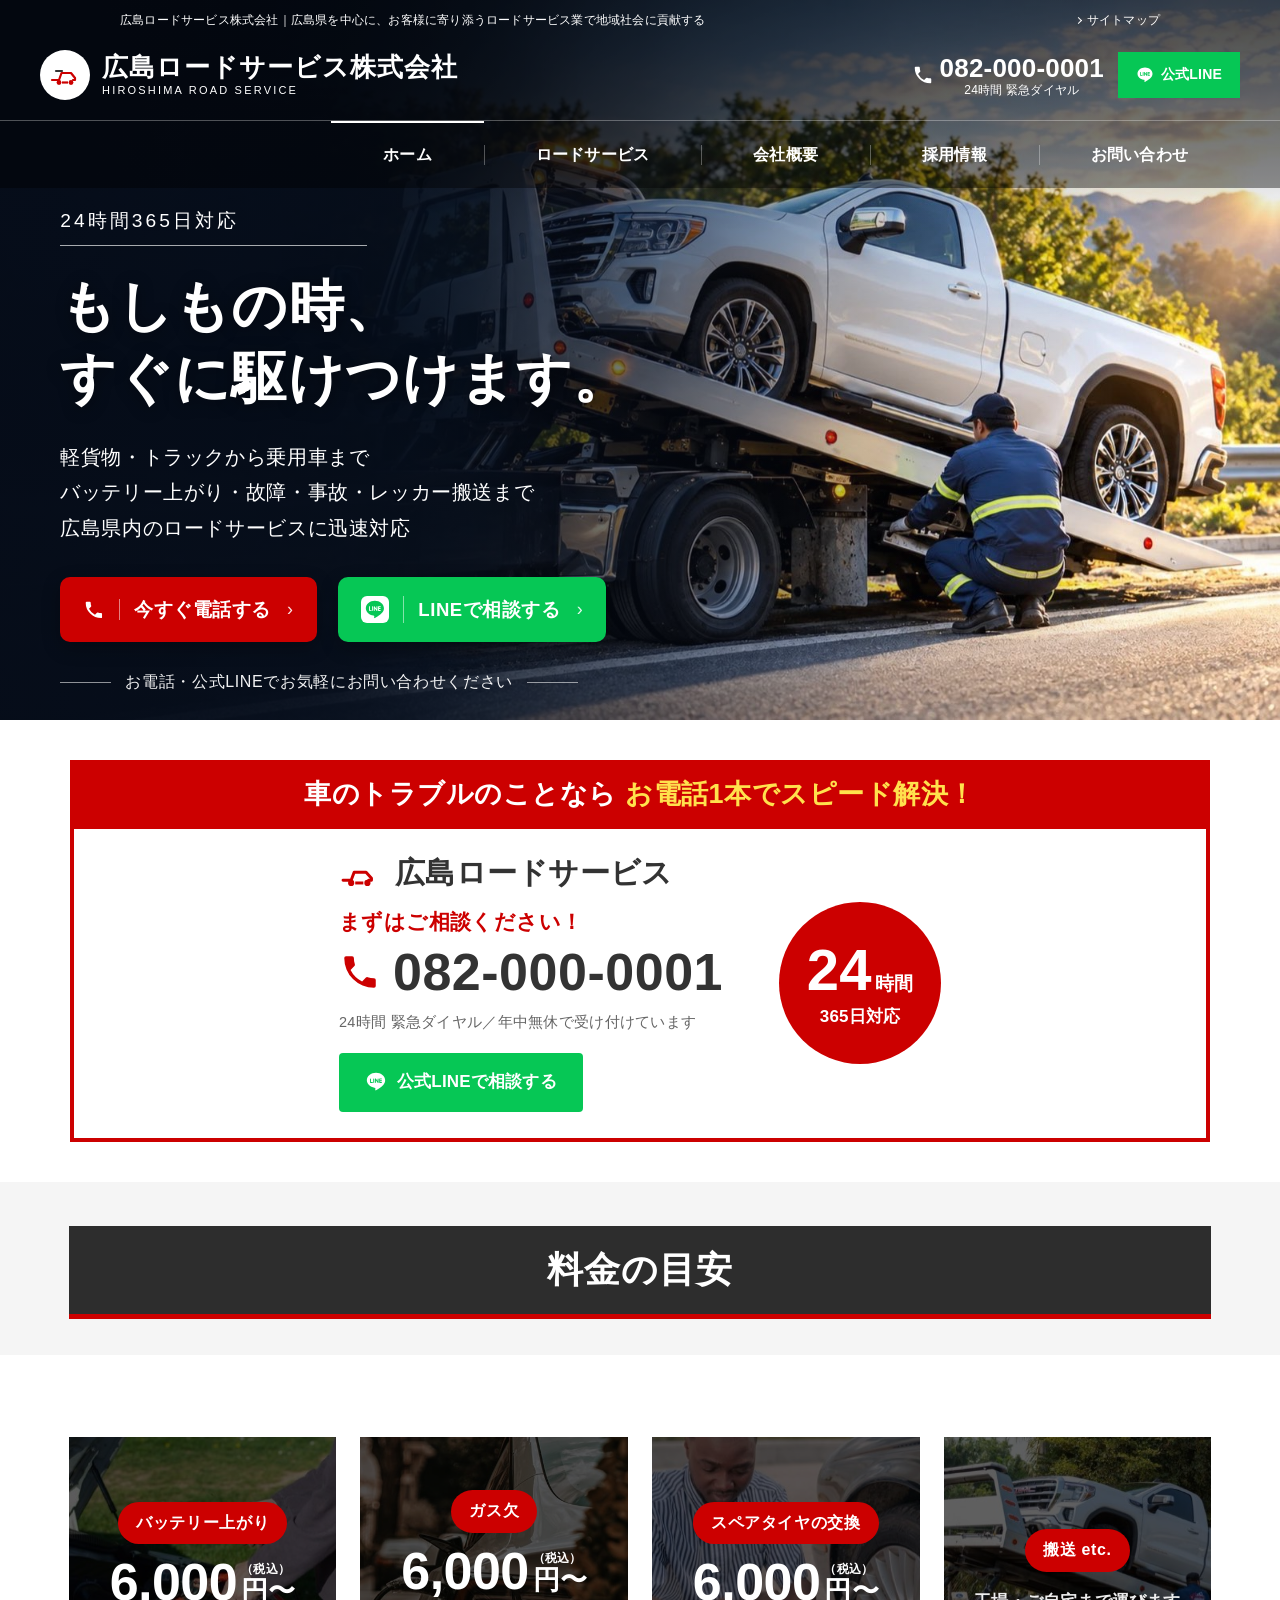
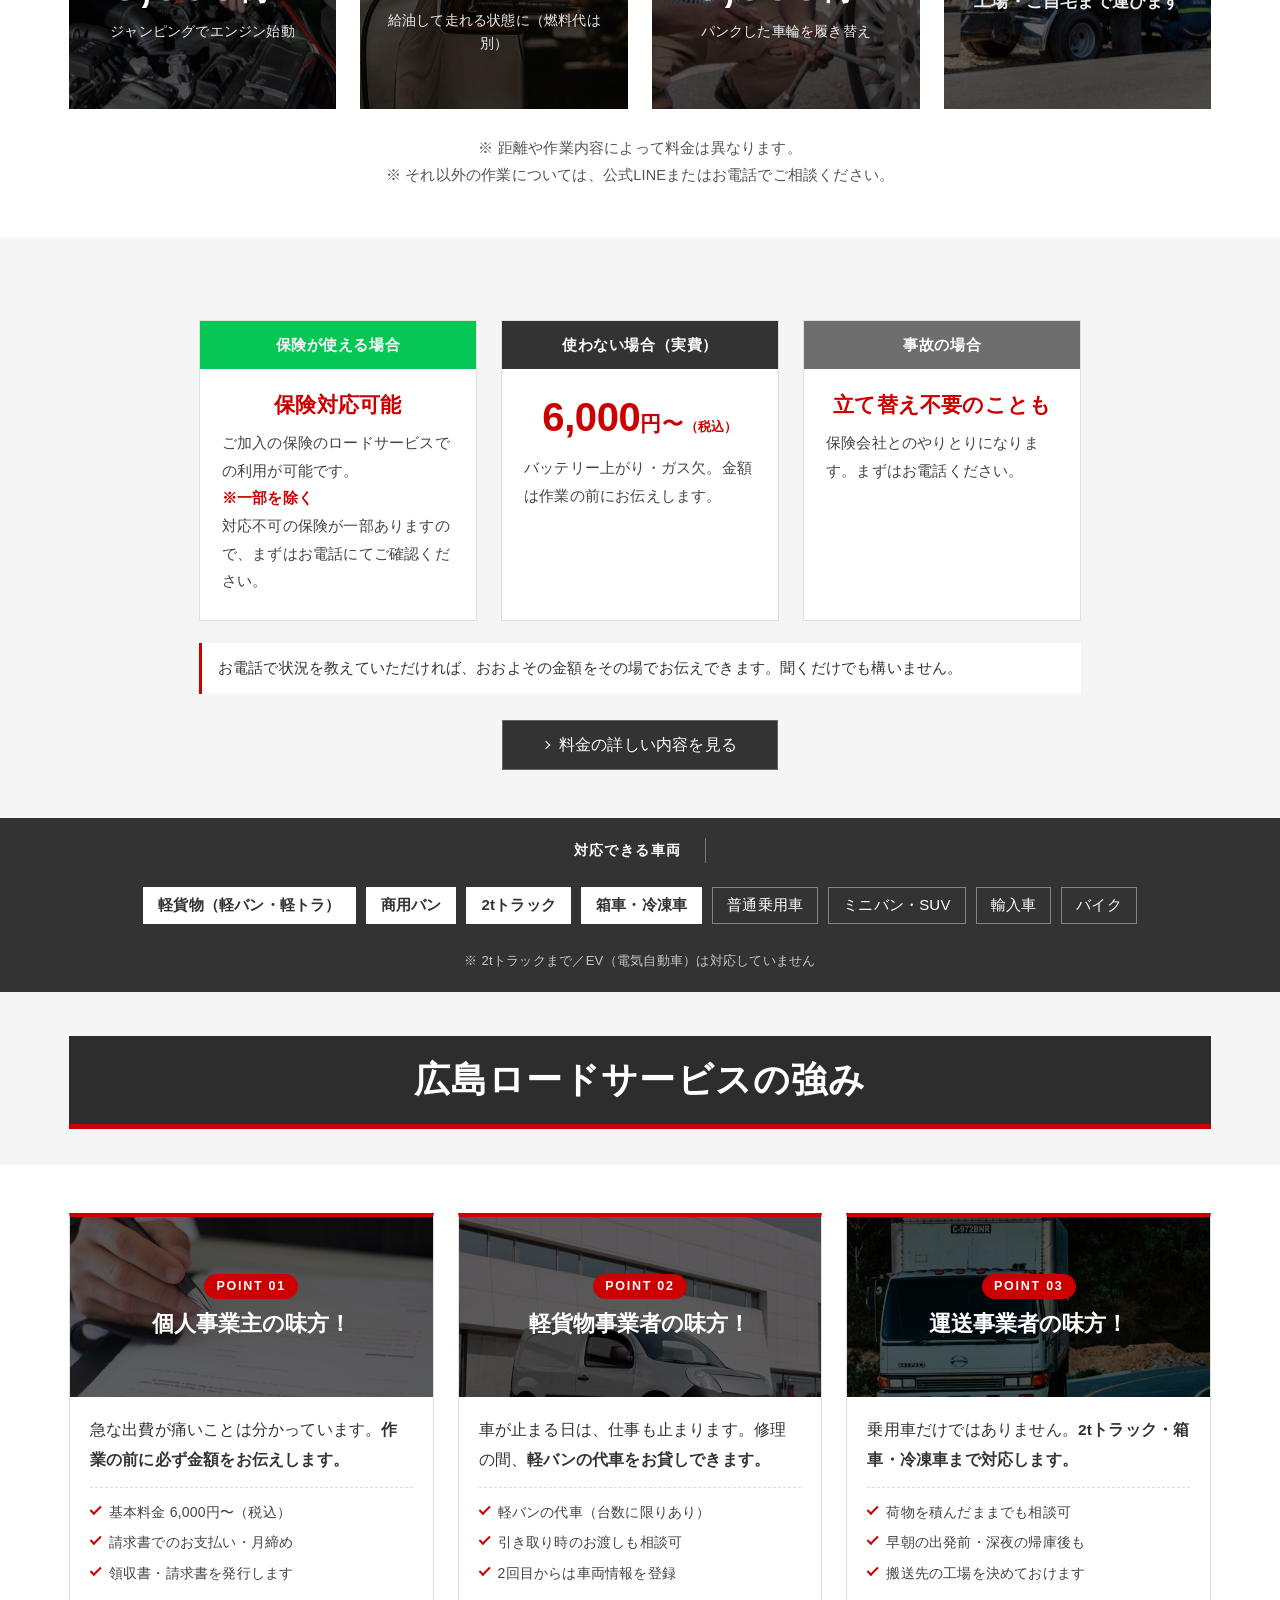
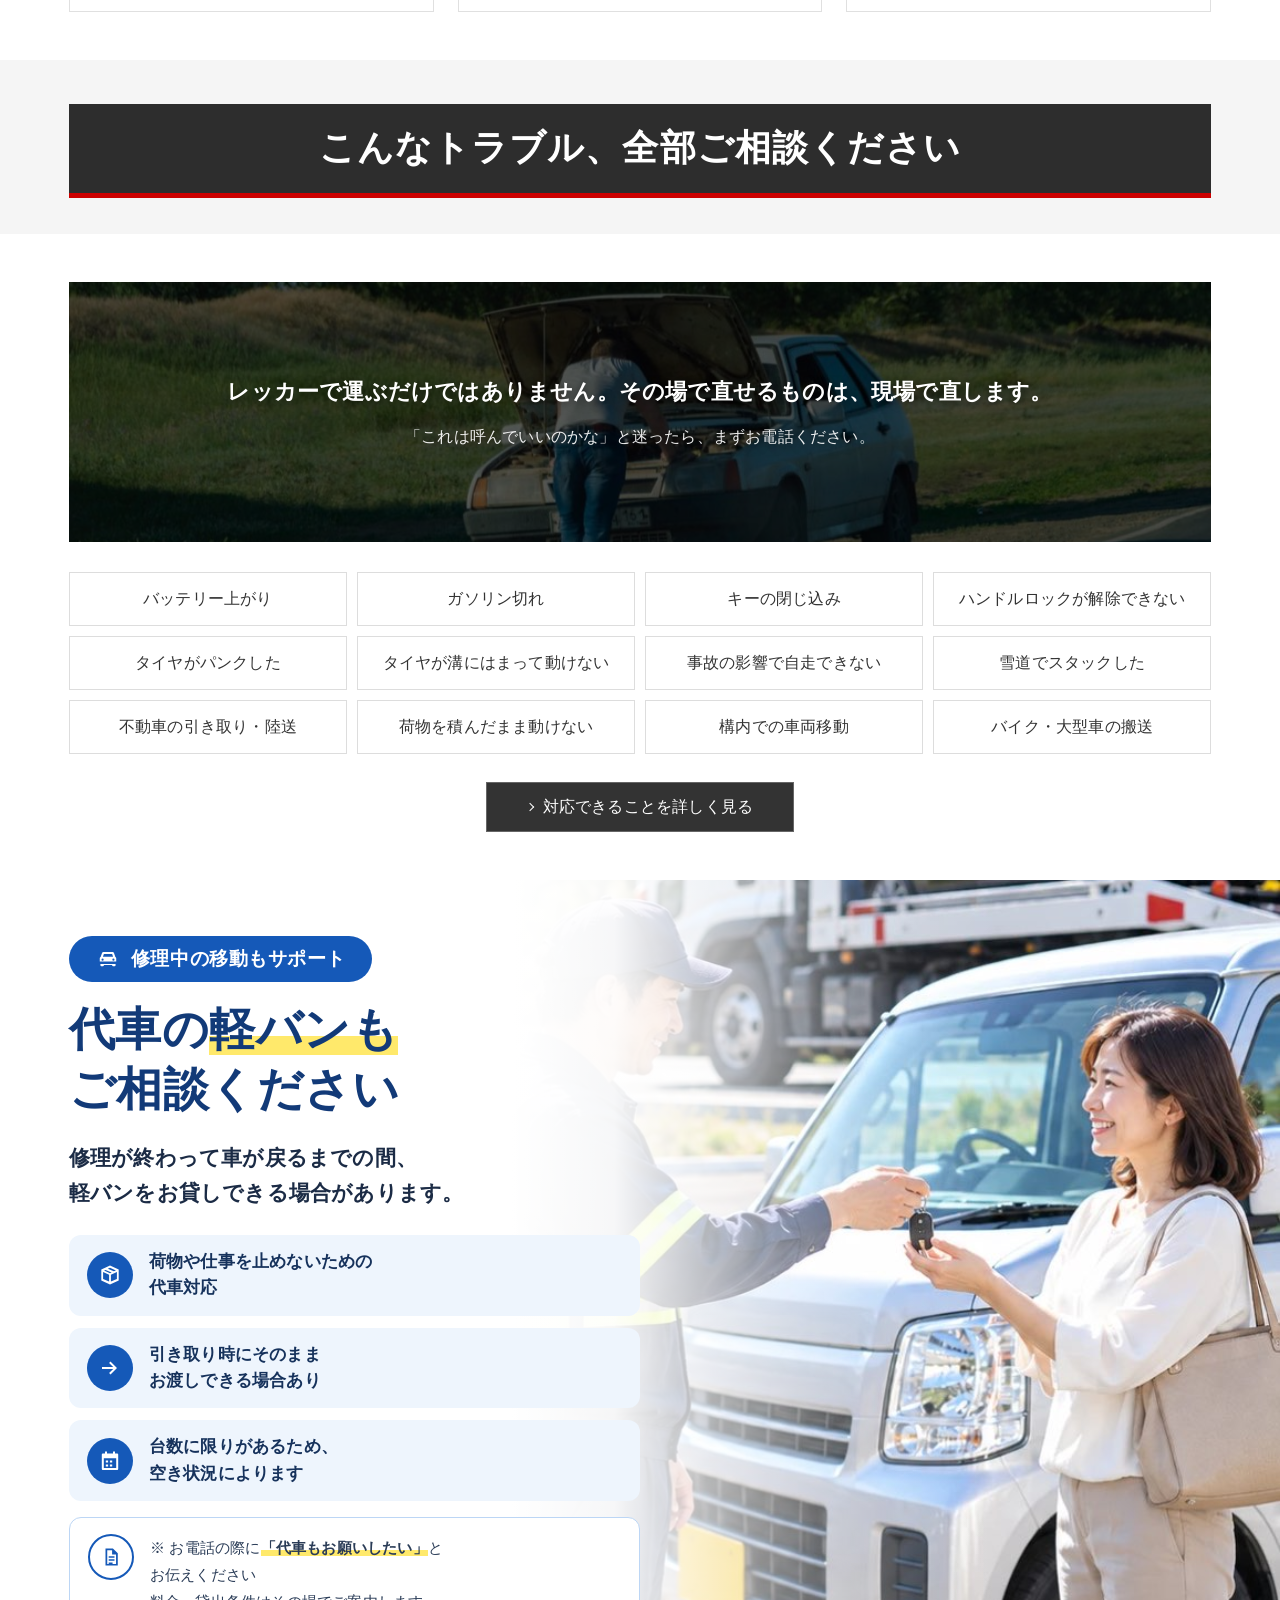
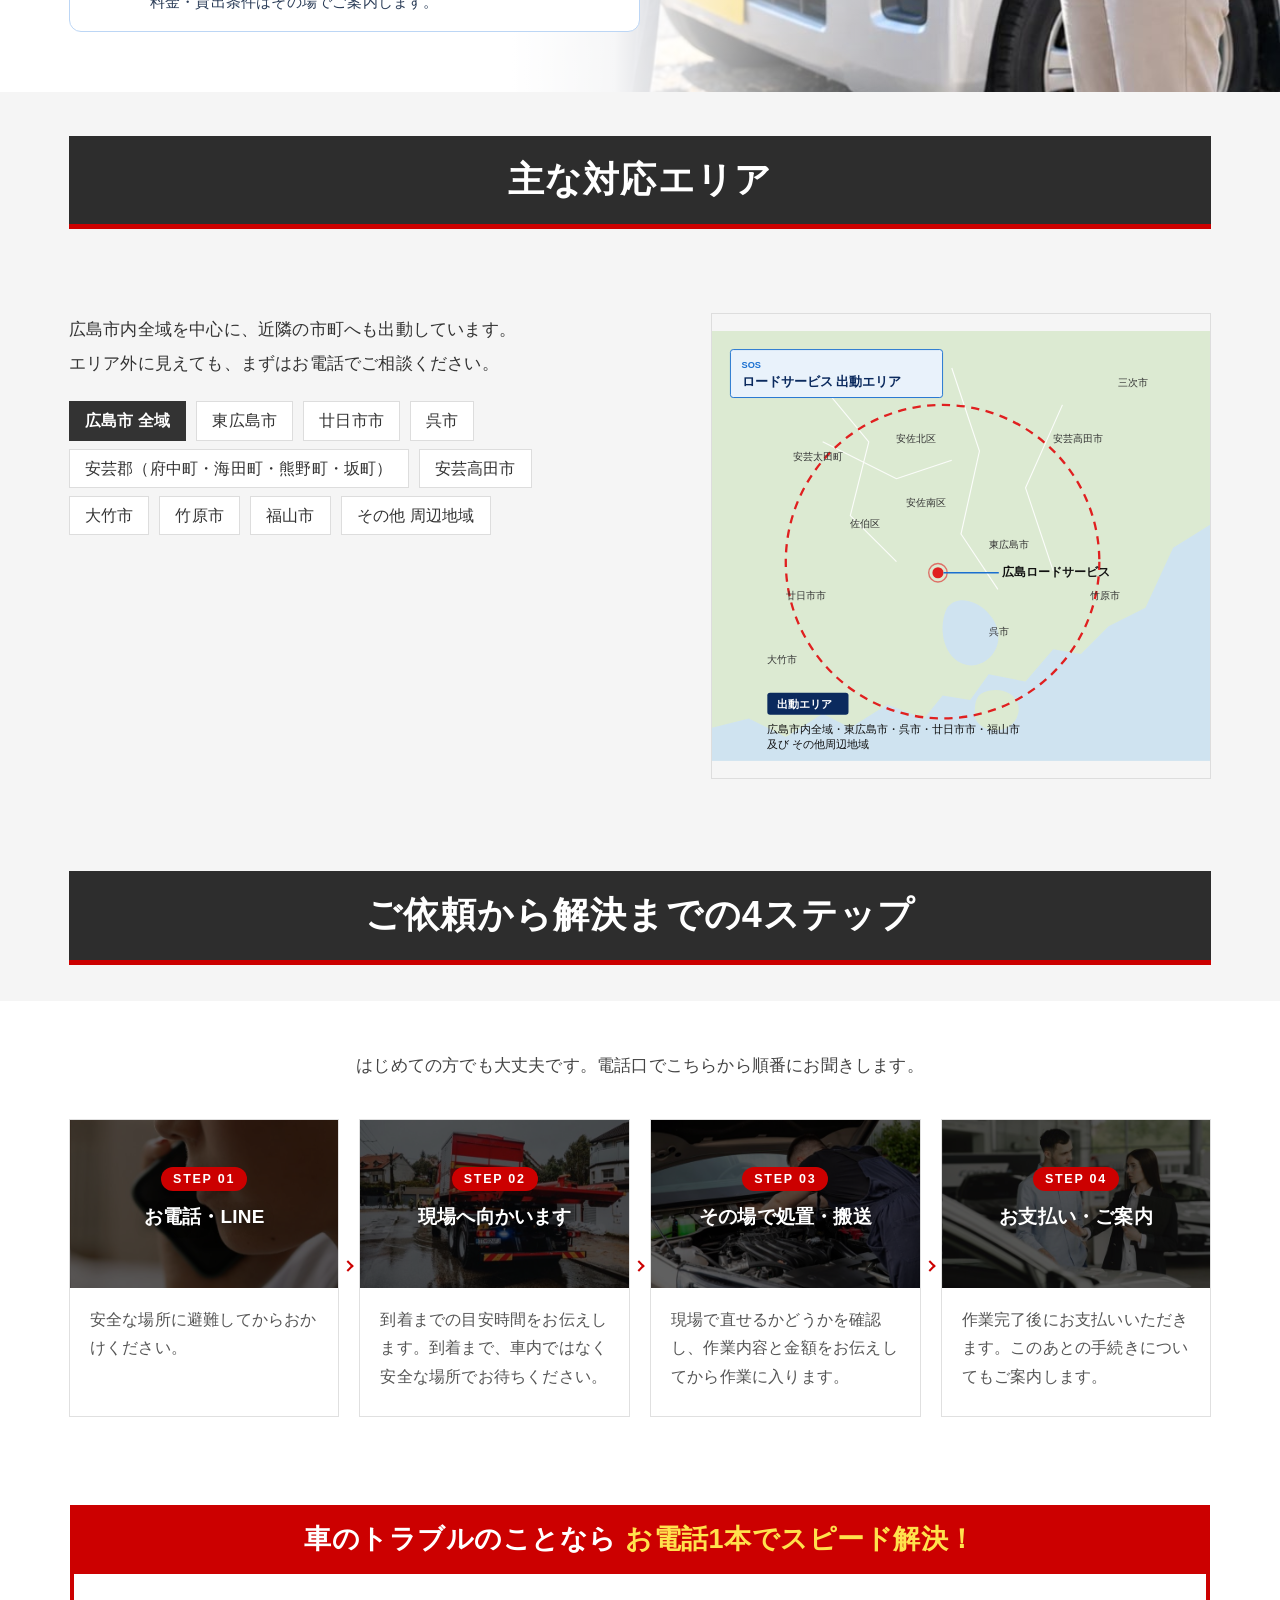
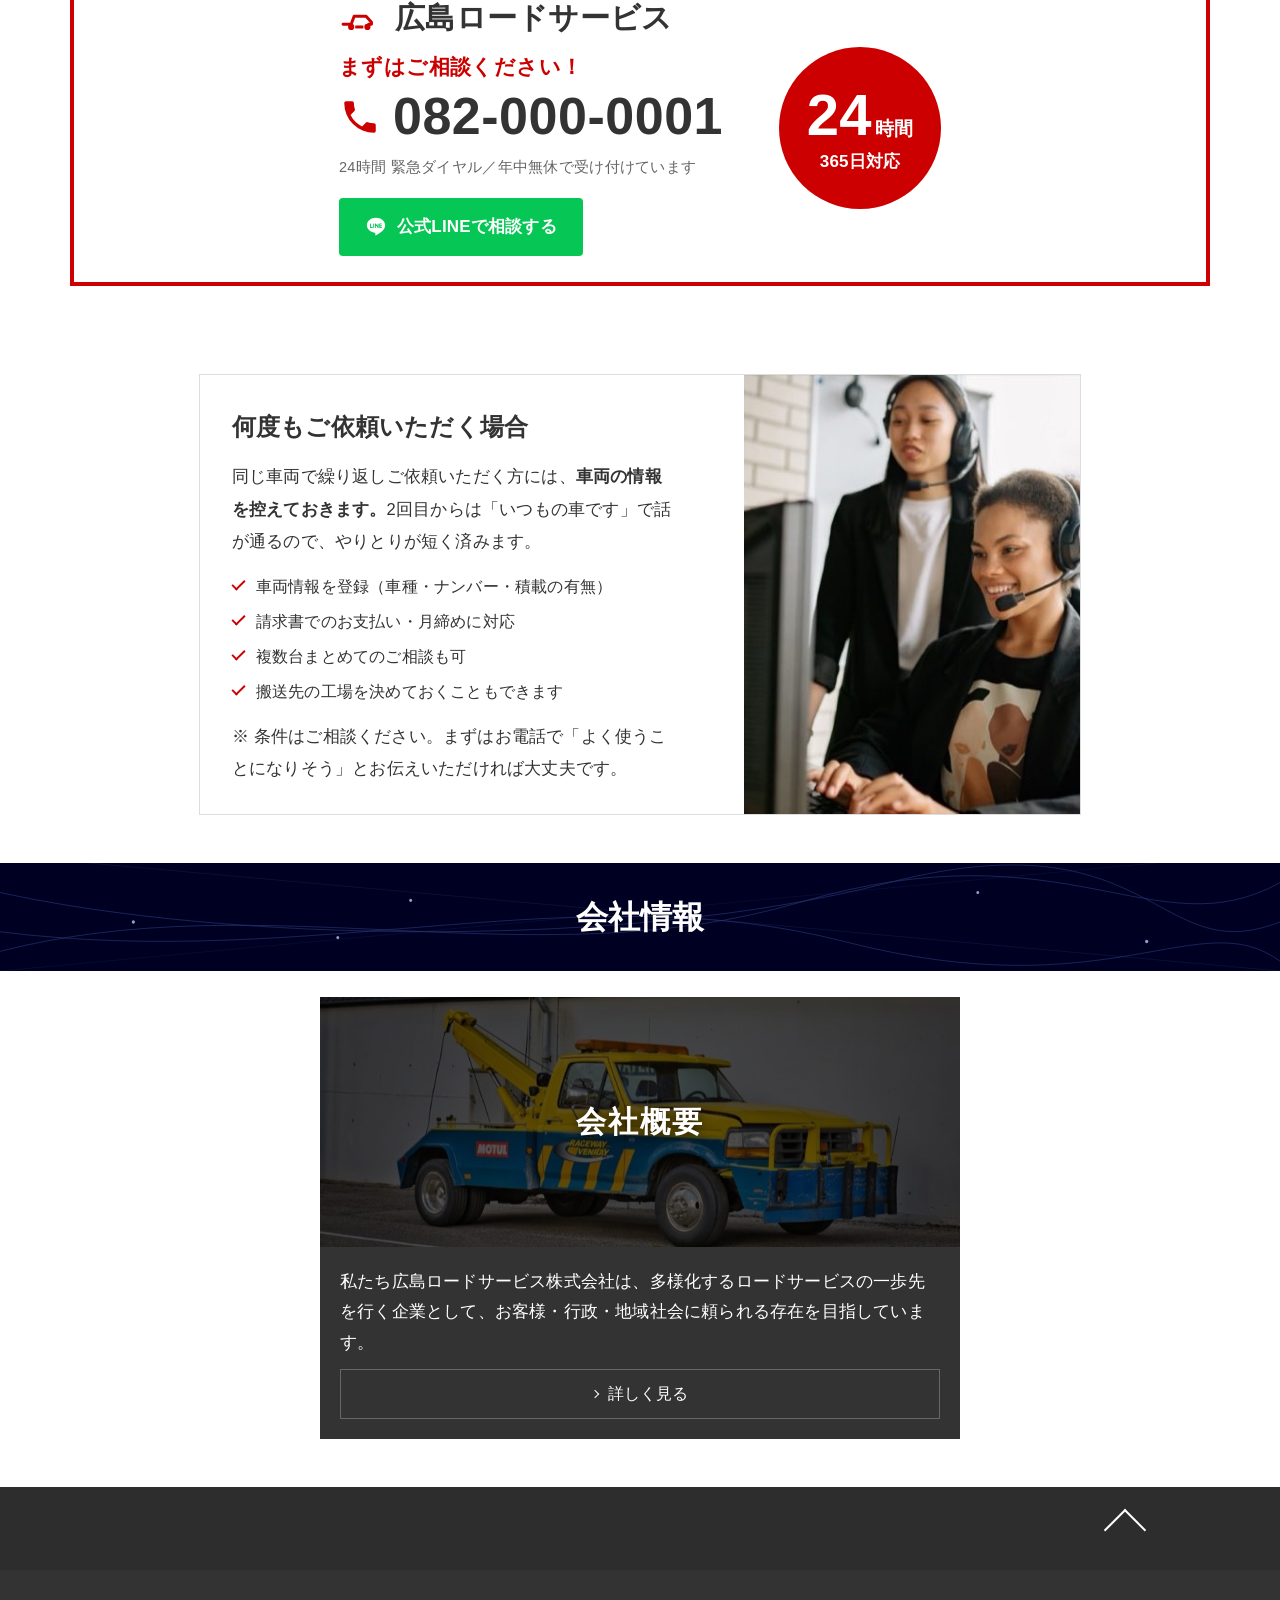
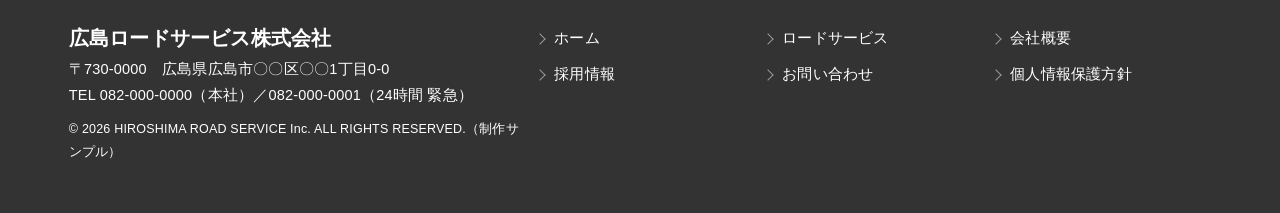
==== index.html @ ec8ec39b "搬送カードを「搬送 etc.」に・金額表示を削除 Co-Authored-By: Claude Opus 5 <noreply@anthropic.com>" ====
<!DOCTYPE html>
<html lang="ja">
<head>
<meta charset="UTF-8">
<meta name="viewport" content="width=device-width, initial-scale=1">
<meta name="format-detection" content="telephone=no">
<meta name="robots" content="noindex, nofollow">
<title>広島ロードサービス株式会社｜広島の事故・故障に24時間365日かけつけるレッカー（制作サンプル）</title>
<meta name="description" content="【制作サンプル】広島市全域を中心に、事故・故障・バッテリー上がり・脱輪などの路上トラブルへ24時間365日かけつけるロードサービス。電話または公式LINEでご依頼いただけます。">
<link rel="stylesheet" href="assets/css/common.css">
</head>
<body>
<header class="hd">
  <p class="hd__seo">広島ロードサービス株式会社｜広島県を中心に、お客様に寄り添うロードサービス業で地域社会に貢献する</p>
  <a class="hd__map" href="#">サイトマップ</a>
  <div class="hd__in">
    <a class="logo" href="index.html" aria-label="広島ロードサービス株式会社">
      <span class="logo__em"><svg viewBox="0 0 34 34" aria-hidden="true"><path d="M4 22h7l2.5-7H23l4 5v2h-2" fill="none" stroke="#cc0000" stroke-width="2.2" stroke-linecap="round" stroke-linejoin="round"/><circle cx="11" cy="24.5" r="2.4" fill="#cc0000"/><circle cx="23" cy="24.5" r="2.4" fill="#cc0000"/><path d="M14 24.5h6" stroke="#cc0000" stroke-width="2.2"/><path d="M8 13h6" stroke="#333333" stroke-width="2.2" stroke-linecap="round"/></svg></span>
      <span class="logo__tx">広島ロードサービス株式会社<small>HIROSHIMA ROAD SERVICE</small></span>
    </a>
    <div class="hd__r">
      <a class="tel" href="tel:0820000001"><svg viewBox="0 0 24 24" aria-hidden="true"><path d="M6.6 10.8a15.1 15.1 0 0 0 6.6 6.6l2.2-2.2a1 1 0 0 1 1-.25c1.1.37 2.3.57 3.6.57a1 1 0 0 1 1 1V20a1 1 0 0 1-1 1A17 17 0 0 1 3 4a1 1 0 0 1 1-1h3.5a1 1 0 0 1 1 1c0 1.25.2 2.45.57 3.57a1 1 0 0 1-.25 1L6.6 10.8z"/></svg><span>082-000-0001<i>24時間 緊急ダイヤル</i></span></a>
      <a class="hd__line" href="https://lin.ee/XLTq3l2" target="_blank" rel="noopener"><svg viewBox="0 0 24 24" aria-hidden="true"><path d="M12 2C6.5 2 2 5.7 2 10.2c0 4 3.6 7.4 8.4 8.1.3.07.8.2.9.5.1.25.07.65.03.9l-.14.85c-.04.25-.2 1 .87.54s5.8-3.4 7.9-5.8C21.3 13.7 22 12 22 10.2 22 5.7 17.5 2 12 2zM8 13.1H6a.5.5 0 0 1-.5-.5V8.6c0-.3.2-.5.5-.5s.5.2.5.5v3.4h1.5c.3 0 .5.2.5.5s-.2.6-.5.6zm2-.5c0 .3-.2.5-.5.5a.5.5 0 0 1-.5-.5V8.6c0-.3.2-.5.5-.5s.5.2.5.5v4zm4.8 0c0 .2-.15.4-.36.5a.6.6 0 0 1-.17.02.5.5 0 0 1-.42-.2l-2-2.76v2.45c0 .3-.24.5-.53.5a.5.5 0 0 1-.52-.5V8.6c0-.23.14-.43.36-.5a.5.5 0 0 1 .16-.03c.16 0 .32.1.42.2l2 2.77V8.6c0-.3.24-.5.53-.5s.53.2.53.5v4zm3.2-2.5c.3 0 .5.24.5.53s-.2.5-.5.5h-1.5v.94h1.5c.3 0 .5.23.5.52s-.2.52-.5.52h-2a.5.5 0 0 1-.5-.5V8.6c0-.3.2-.5.5-.5h2c.3 0 .5.2.5.5s-.2.5-.5.5h-1.5v.95h1.5z"/></svg>公式LINE</a>
      <a class="hd__btn" href="contact.html">お問い合わせ</a>
    </div>
    <div class="hd__sp">
      <a class="t" href="tel:0820000001" aria-label="24時間 緊急ダイヤルに電話"><svg viewBox="0 0 24 24" aria-hidden="true"><path d="M6.6 10.8a15.1 15.1 0 0 0 6.6 6.6l2.2-2.2a1 1 0 0 1 1-.25c1.1.37 2.3.57 3.6.57a1 1 0 0 1 1 1V20a1 1 0 0 1-1 1A17 17 0 0 1 3 4a1 1 0 0 1 1-1h3.5a1 1 0 0 1 1 1c0 1.25.2 2.45.57 3.57a1 1 0 0 1-.25 1L6.6 10.8z"/></svg></a>
      <a class="l" href="https://lin.ee/XLTq3l2" target="_blank" rel="noopener" aria-label="公式LINE"><svg viewBox="0 0 24 24" aria-hidden="true"><path d="M12 2C6.5 2 2 5.7 2 10.2c0 4 3.6 7.4 8.4 8.1.3.07.8.2.9.5.1.25.07.65.03.9l-.14.85c-.04.25-.2 1 .87.54s5.8-3.4 7.9-5.8C21.3 13.7 22 12 22 10.2 22 5.7 17.5 2 12 2zM8 13.1H6a.5.5 0 0 1-.5-.5V8.6c0-.3.2-.5.5-.5s.5.2.5.5v3.4h1.5c.3 0 .5.2.5.5s-.2.6-.5.6zm2-.5c0 .3-.2.5-.5.5a.5.5 0 0 1-.5-.5V8.6c0-.3.2-.5.5-.5s.5.2.5.5v4zm4.8 0c0 .2-.15.4-.36.5a.6.6 0 0 1-.17.02.5.5 0 0 1-.42-.2l-2-2.76v2.45c0 .3-.24.5-.53.5a.5.5 0 0 1-.52-.5V8.6c0-.23.14-.43.36-.5a.5.5 0 0 1 .16-.03c.16 0 .32.1.42.2l2 2.77V8.6c0-.3.24-.5.53-.5s.53.2.53.5v4zm3.2-2.5c.3 0 .5.24.5.53s-.2.5-.5.5h-1.5v.94h1.5c.3 0 .5.23.5.52s-.2.52-.5.52h-2a.5.5 0 0 1-.5-.5V8.6c0-.3.2-.5.5-.5h2c.3 0 .5.2.5.5s-.2.5-.5.5h-1.5v.95h1.5z"/></svg></a>
    </div>
    <button class="burger" type="button" aria-label="メニュー"><div><span></span></div></button>
  </div>
  <nav class="nav"><ul><li class="current"><a href="index.html"><span>ホーム</span></a></li><li class=""><a href="road-service.html"><span>ロードサービス</span></a></li><li class=""><a href="company.html"><span>会社概要</span></a></li><li class=""><a href="recruit.html"><span>採用情報</span></a></li><li class=""><a href="contact.html"><span>お問い合わせ</span></a></li></ul></nav>
</header>
<div class="mv" id="mv">
  <div class="mv__img" style="background-image:url(assets/img/fv_top.jpg)"></div>
  <div class="mv__shade"></div>
  <div class="mv__in">
    <p class="mv__eye">24時間365日対応</p>
    <h2 class="mv__h">もしもの時、<br>すぐに駆けつけます。</h2>
    <p class="mv__lead">軽貨物・トラックから乗用車まで<br>バッテリー上がり・故障・事故・レッカー搬送まで<br>広島県内のロードサービスに迅速対応</p>
    <div class="mv__btns">
      <a class="mvb mvb--tel" href="tel:0820000001"><span class="mvb__ic"><svg viewBox="0 0 24 24" aria-hidden="true"><path d="M6.6 10.8a15.1 15.1 0 0 0 6.6 6.6l2.2-2.2a1 1 0 0 1 1-.25c1.1.37 2.3.57 3.6.57a1 1 0 0 1 1 1V20a1 1 0 0 1-1 1A17 17 0 0 1 3 4a1 1 0 0 1 1-1h3.5a1 1 0 0 1 1 1c0 1.25.2 2.45.57 3.57a1 1 0 0 1-.25 1L6.6 10.8z"/></svg></span><span class="mvb__tx">今すぐ電話する</span><span class="mvb__ar">›</span></a>
      <a class="mvb mvb--line" href="https://lin.ee/XLTq3l2" target="_blank" rel="noopener"><span class="mvb__ic mvb__ic--line"><svg viewBox="0 0 24 24" aria-hidden="true"><path d="M12 2C6.5 2 2 5.7 2 10.2c0 4 3.6 7.4 8.4 8.1.3.07.8.2.9.5.1.25.07.65.03.9l-.14.85c-.04.25-.2 1 .87.54s5.8-3.4 7.9-5.8C21.3 13.7 22 12 22 10.2 22 5.7 17.5 2 12 2zM8 13.1H6a.5.5 0 0 1-.5-.5V8.6c0-.3.2-.5.5-.5s.5.2.5.5v3.4h1.5c.3 0 .5.2.5.5s-.2.6-.5.6zm2-.5c0 .3-.2.5-.5.5a.5.5 0 0 1-.5-.5V8.6c0-.3.2-.5.5-.5s.5.2.5.5v4zm4.8 0c0 .2-.15.4-.36.5a.6.6 0 0 1-.17.02.5.5 0 0 1-.42-.2l-2-2.76v2.45c0 .3-.24.5-.53.5a.5.5 0 0 1-.52-.5V8.6c0-.23.14-.43.36-.5a.5.5 0 0 1 .16-.03c.16 0 .32.1.42.2l2 2.77V8.6c0-.3.24-.5.53-.5s.53.2.53.5v4zm3.2-2.5c.3 0 .5.24.5.53s-.2.5-.5.5h-1.5v.94h1.5c.3 0 .5.23.5.52s-.2.52-.5.52h-2a.5.5 0 0 1-.5-.5V8.6c0-.3.2-.5.5-.5h2c.3 0 .5.2.5.5s-.2.5-.5.5h-1.5v.95h1.5z"/></svg></span><span class="mvb__tx">LINEで相談する</span><span class="mvb__ar">›</span></a>
    </div>
    <p class="mv__note"><span>お電話・公式LINEでお気軽にお問い合わせください</span></p>
  </div>
</div>
<section class="cta">
  <div class="cta__wrap">
    <p class="cta__head">車のトラブルのことなら <em>お電話1本でスピード解決！</em></p>
    <div class="cta__body">
      <div class="cta__main">
        <p class="cta__co"><span class="cta__mark"><svg viewBox="0 0 34 24" aria-hidden="true"><path d="M3 17h6l2.2-6H20l4 4.5V17h-2" fill="none" stroke="currentColor" stroke-width="2.2" stroke-linecap="round" stroke-linejoin="round"/><circle cx="9" cy="19" r="2.3" fill="currentColor"/><circle cx="21" cy="19" r="2.3" fill="currentColor"/><path d="M12 19h6" stroke="currentColor" stroke-width="2.2"/></svg></span>広島ロードサービス</p>
        <p class="cta__lead">まずはご相談ください！</p>
        <a class="cta__tel" href="tel:0820000001"><svg viewBox="0 0 24 24" aria-hidden="true"><path d="M6.6 10.8a15.1 15.1 0 0 0 6.6 6.6l2.2-2.2a1 1 0 0 1 1-.25c1.1.37 2.3.57 3.6.57a1 1 0 0 1 1 1V20a1 1 0 0 1-1 1A17 17 0 0 1 3 4a1 1 0 0 1 1-1h3.5a1 1 0 0 1 1 1c0 1.25.2 2.45.57 3.57a1 1 0 0 1-.25 1L6.6 10.8z"/></svg><span>082-000-0001</span></a>
        <p class="cta__note">24時間 緊急ダイヤル／年中無休で受け付けています</p>
        <a class="cta__line" href="https://lin.ee/XLTq3l2" target="_blank" rel="noopener"><svg viewBox="0 0 24 24" aria-hidden="true"><path d="M12 2C6.5 2 2 5.7 2 10.2c0 4 3.6 7.4 8.4 8.1.3.07.8.2.9.5.1.25.07.65.03.9l-.14.85c-.04.25-.2 1 .87.54s5.8-3.4 7.9-5.8C21.3 13.7 22 12 22 10.2 22 5.7 17.5 2 12 2zM8 13.1H6a.5.5 0 0 1-.5-.5V8.6c0-.3.2-.5.5-.5s.5.2.5.5v3.4h1.5c.3 0 .5.2.5.5s-.2.6-.5.6zm2-.5c0 .3-.2.5-.5.5a.5.5 0 0 1-.5-.5V8.6c0-.3.2-.5.5-.5s.5.2.5.5v4zm4.8 0c0 .2-.15.4-.36.5a.6.6 0 0 1-.17.02.5.5 0 0 1-.42-.2l-2-2.76v2.45c0 .3-.24.5-.53.5a.5.5 0 0 1-.52-.5V8.6c0-.23.14-.43.36-.5a.5.5 0 0 1 .16-.03c.16 0 .32.1.42.2l2 2.77V8.6c0-.3.24-.5.53-.5s.53.2.53.5v4zm3.2-2.5c.3 0 .5.24.5.53s-.2.5-.5.5h-1.5v.94h1.5c.3 0 .5.23.5.52s-.2.52-.5.52h-2a.5.5 0 0 1-.5-.5V8.6c0-.3.2-.5.5-.5h2c.3 0 .5.2.5.5s-.2.5-.5.5h-1.5v.95h1.5z"/></svg>公式LINEで相談する</a>
      </div>
      <p class="cta__badge"><b>24</b><span>時間</span><i>365日対応</i></p>
    </div>
  </div>
</section>
<main id="main"><section class="ttl"><div class="wrap"><div class="ttl__box"><span>料金の目安</span></div></div></section>
<section class="sec sec--w">
  <div class="wrap">
    <ul class="pcards">
      <li class="pcard">
        <div class="pcard__bg ph" style="background-image:url(assets/img/t_battery.jpg)"></div>
        <div class="pcard__in">
          <span class="pcard__pill">バッテリー上がり</span>
          <p class="pcard__price"><b>6,000</b><i>円〜<small>（税込）</small></i></p>
          <p class="pcard__cap">ジャンピングでエンジン始動</p>
        </div>
      </li>
      <li class="pcard">
        <div class="pcard__bg ph" style="background-image:url(assets/img/t_fuel.jpg)"></div>
        <div class="pcard__in">
          <span class="pcard__pill">ガス欠</span>
          <p class="pcard__price"><b>6,000</b><i>円〜<small>（税込）</small></i></p>
          <p class="pcard__cap">給油して走れる状態に（燃料代は別）</p>
        </div>
      </li>
      <li class="pcard">
        <div class="pcard__bg ph" style="background-image:url(assets/img/t_tire.jpg)"></div>
        <div class="pcard__in">
          <span class="pcard__pill">スペアタイヤの交換</span>
          <p class="pcard__price"><b>6,000</b><i>円〜<small>（税込）</small></i></p>
          <p class="pcard__cap">パンクした車輪を履き替え</p>
        </div>
      </li>
      <li class="pcard">
        <div class="pcard__bg ph" style="background-image:url(assets/img/t_tow.jpg)"></div>
        <div class="pcard__in">
          <span class="pcard__pill">搬送 etc.</span>
          <p class="pcard__cap pcard__cap--only">工場・ご自宅まで運びます</p>
        </div>
      </li>
    </ul>
    <p class="pcards__note">※ 距離や作業内容によって料金は異なります。<br>
    ※ それ以外の作業については、公式LINEまたはお電話でご相談ください。</p>
  </div>
</section>

<section class="sec pt0">
  <div class="wrap" style="max-width:940px">
    <ul class="fee3">
      <li class="fee3__i fee3__i--a">
        <p class="fee3__tag">保険が使える場合</p>
        <div class="fee3__bd">
          <p class="fee3__hd">保険対応可能</p>
          <p class="fee3__tx">ご加入の保険のロードサービスでの利用が可能です。<br>
          <span class="fee3__ex">※一部を除く</span><br>
          対応不可の保険が一部ありますので、まずはお電話にてご確認ください。</p>
        </div>
      </li>
      <li class="fee3__i fee3__i--b">
        <p class="fee3__tag">使わない場合（実費）</p>
        <div class="fee3__bd">
          <p class="fee3__hd"><b>6,000</b>円〜<small>（税込）</small></p>
          <p class="fee3__tx">バッテリー上がり・ガス欠。金額は作業の前にお伝えします。</p>
        </div>
      </li>
      <li class="fee3__i fee3__i--c">
        <p class="fee3__tag">事故の場合</p>
        <div class="fee3__bd">
          <p class="fee3__hd">立て替え不要のことも</p>
          <p class="fee3__tx">保険会社とのやりとりになります。まずはお電話ください。</p>
        </div>
      </li>
    </ul>
    <p class="fee3__note">お電話で状況を教えていただければ、おおよその金額をその場でお伝えできます。聞くだけでも構いません。</p>
    <p class="c" style="margin-top:26px"><a class="btn01" href="road-service.html#price">料金の詳しい内容を見る</a></p>
  </div>
</section>
<section class="cars">
  <div class="wrap cars__in">
    <p class="cars__lb">対応できる車両</p>
    <ul class="cars__list">
      <li>軽貨物（軽バン・軽トラ）</li><li>商用バン</li><li>2tトラック</li><li>箱車・冷凍車</li>
      <li>普通乗用車</li><li>ミニバン・SUV</li><li>輸入車</li><li>バイク</li>
    </ul>
    <p class="cars__note">※ 2tトラックまで／EV（電気自動車）は対応していません</p>
  </div>
</section><section class="ttl"><div class="wrap"><div class="ttl__box"><span>広島ロードサービスの強み</span></div></div></section>
<section class="sec sec--w">
  <div class="wrap">
    <ul class="pts">
      <li class="pt">
        <div class="pt__ph ph" style="background-image:url(assets/img/pt1.jpg)">
          <div class="pt__hd"><span class="pt__no">POINT 01</span><h3 class="pt__ti">個人事業主の<em>味方！</em></h3></div>
        </div>
        <div class="pt__bd">
          <p class="pt__tx">急な出費が痛いことは分かっています。<strong>作業の前に必ず金額をお伝えします。</strong></p>
          <ul class="pt__list">
            <li>基本料金 6,000円〜（税込）</li>
            <li>請求書でのお支払い・月締め</li>
            <li>領収書・請求書を発行します</li>
          </ul>
        </div>
      </li>
      <li class="pt">
        <div class="pt__ph ph" style="background-image:url(assets/img/pt2.jpg)">
          <div class="pt__hd"><span class="pt__no">POINT 02</span><h3 class="pt__ti">軽貨物事業者の<em>味方！</em></h3></div>
        </div>
        <div class="pt__bd">
          <p class="pt__tx">車が止まる日は、仕事も止まります。修理の間、<strong>軽バンの代車をお貸しできます。</strong></p>
          <ul class="pt__list">
            <li>軽バンの代車（台数に限りあり）</li>
            <li>引き取り時のお渡しも相談可</li>
            <li>2回目からは車両情報を登録</li>
          </ul>
        </div>
      </li>
      <li class="pt">
        <div class="pt__ph ph" style="background-image:url(assets/img/pt3.jpg)">
          <div class="pt__hd"><span class="pt__no">POINT 03</span><h3 class="pt__ti">運送事業者の<em>味方！</em></h3></div>
        </div>
        <div class="pt__bd">
          <p class="pt__tx">乗用車だけではありません。<strong>2tトラック・箱車・冷凍車まで対応します。</strong></p>
          <ul class="pt__list">
            <li>荷物を積んだままでも相談可</li>
            <li>早朝の出発前・深夜の帰庫後も</li>
            <li>搬送先の工場を決めておけます</li>
          </ul>
        </div>
      </li>
          </ul>
        </div>
      </li>
    </ul>
  </div>
</section><section class="ttl"><div class="wrap"><div class="ttl__box"><span>こんなトラブル、全部ご相談ください</span></div></div></section>
<section class="sec sec--w pt0">
  <div class="wrap">
    <div class="trb__ph ph" style="background-image:url(assets/img/trouble_w.jpg)">
      <div class="trb__tx">
        <p>レッカーで運ぶだけではありません。<br class="sp-br">その場で直せるものは、現場で直します。</p>
        <p class="trb__sub">「これは呼んでいいのかな」と迷ったら、まずお電話ください。</p>
      </div>
    </div>
    <ul class="tlist tlist--grid">
      <li>バッテリー上がり</li><li>ガソリン切れ</li><li>キーの閉じ込み</li>
      <li>ハンドルロックが解除できない</li><li>タイヤがパンクした</li><li>タイヤが溝にはまって動けない</li>
      <li>事故の影響で自走できない</li><li>雪道でスタックした</li><li>不動車の引き取り・陸送</li>
      <li>荷物を積んだまま動けない</li><li>構内での車両移動</li><li>バイク・大型車の搬送</li>
    </ul>
    <p class="c" style="margin-top:28px"><a class="btn01" href="road-service.html">対応できることを詳しく見る</a></p>
  </div>
</section>
<section class="lendsec">
  <div class="lendsec__bg ph" style="background-image:url(assets/img/lend_photo.jpg)"></div>
  <div class="lendsec__fade"></div>
  <div class="wrap lendsec__in">
    <div class="lend2__tx">
      <p class="lend2__pill"><svg viewBox="0 0 24 24" aria-hidden="true"><path d="M5 16.5h14v1.2a1 1 0 0 1-1 1h-1.2a1 1 0 0 1-1-1v-.2H8.2v.2a1 1 0 0 1-1 1H6a1 1 0 0 1-1-1v-1.2zM6.4 6.6A1.6 1.6 0 0 1 7.9 5.5h8.2c.7 0 1.3.45 1.5 1.1l1.2 3.5c.5.2.8.7.8 1.25v3.05H4.4v-3.05c0-.55.3-1.05.8-1.25l1.2-3.5zM7.3 9.9h9.4l-.9-2.6H8.2l-.9 2.6zM7 13.6a1 1 0 1 0 0-2 1 1 0 0 0 0 2zm10 0a1 1 0 1 0 0-2 1 1 0 0 0 0 2z"/></svg>修理中の移動もサポート</p>
      <h3 class="lend2__h">代車の<em>軽バンも</em><br>ご相談ください</h3>
      <p class="lend2__lead">修理が終わって車が戻るまでの間、<br>軽バンをお貸しできる場合があります。</p>
      <ul class="lend2__list">
        <li><span class="lend2__ic"><svg viewBox="0 0 24 24" aria-hidden="true"><path d="M12 2.6 3.3 6.4v11.2L12 21.4l8.7-3.8V6.4L12 2.6zm0 2.2 6 2.6-2.2.95-6-2.6L12 4.8zM7.6 6.9l6 2.6-1.6.7-6-2.6 1.6-.7zM5.1 9.1l6 2.6v6.8l-6-2.6V9.1zm7.8 9.4v-6.8l6-2.6v6.8l-6 2.6z"/></svg></span><p>荷物や仕事を止めないための<br>代車対応</p></li>
        <li><span class="lend2__ic"><svg viewBox="0 0 24 24" aria-hidden="true"><path d="M4 11h11.2l-4.1-4.1 1.4-1.4 6.5 6.5-6.5 6.5-1.4-1.4 4.1-4.1H4v-2z"/></svg></span><p>引き取り時にそのまま<br>お渡しできる場合あり</p></li>
        <li><span class="lend2__ic"><svg viewBox="0 0 24 24" aria-hidden="true"><path d="M7 2.5h2v2h6v-2h2v2h2.2a1 1 0 0 1 1 1V20a1 1 0 0 1-1 1H4.8a1 1 0 0 1-1-1V5.5a1 1 0 0 1 1-1H7v-2zM5.8 9.3V19h12.4V9.3H5.8zm2 2.1h2.3v2.2H7.8v-2.2zm4.1 0h2.3v2.2h-2.3v-2.2zm-4.1 4h2.3v2.2H7.8v-2.2zm4.1 0h2.3v2.2h-2.3v-2.2z"/></svg></span><p>台数に限りがあるため、<br>空き状況によります</p></li>
      </ul>
      <div class="lend2__note">
        <span class="lend2__ic lend2__ic--o"><svg viewBox="0 0 24 24" aria-hidden="true"><path d="M6 2.6h8.1L19.4 8v13.4H6V2.6zm1.9 1.9v15h9.6V9.4h-4.3V4.5H7.9zm1.6 6.6h6.3v1.7H9.5v-1.7zm0 3.4h6.3v1.7H9.5v-1.7zm0 3.4h4.2v1.7H9.5v-1.7z"/></svg></span>
        <p>※ お電話の際に<em>「代車もお願いしたい」</em>と<br class="pc-br">お伝えください<br>料金・貸出条件はその場でご案内します。</p>
      </div>
    </div>
  </div>
</section><section class="ttl"><div class="wrap"><div class="ttl__box"><span>主な対応エリア</span></div></div></section>
<section class="sec">
  <div class="wrap area">
    <div class="area__tx">
      <p>広島市内全域を中心に、近隣の市町へも出動しています。<br>エリア外に見えても、まずはお電話でご相談ください。</p>
      <ul class="area__list">
        <li class="main">広島市 全域</li><li>東広島市</li><li>廿日市市</li><li>呉市</li>
        <li>安芸郡（府中町・海田町・熊野町・坂町）</li><li>安芸高田市</li><li>大竹市</li><li>竹原市</li><li>福山市</li><li>その他 周辺地域</li>
      </ul>
    </div>
    <div class="area__map"><img src="assets/img/map.svg" alt="ロードサービス出動エリアの地図" width="540" height="466"></div>
  </div>
</section><section class="ttl"><div class="wrap"><div class="ttl__box"><span>ご依頼から解決までの4ステップ</span></div></div></section>
<section class="sec sec--w">
  <div class="wrap">
    <p class="lead-c">はじめての方でも大丈夫です。電話口でこちらから順番にお聞きします。</p>
    <ul class="flow">
      <li><div class="flow__ph ph" style="background-image:url(assets/img/st1.jpg)"><div class="flow__hd"><span class="flow__no">STEP 01</span><h3>お電話・LINE</h3></div></div><p>安全な場所に避難してからおかけください。</p></li>
      <li><div class="flow__ph ph" style="background-image:url(assets/img/st2.jpg)"><div class="flow__hd"><span class="flow__no">STEP 02</span><h3>現場へ向かいます</h3></div></div><p>到着までの目安時間をお伝えします。到着まで、車内ではなく安全な場所でお待ちください。</p></li>
      <li><div class="flow__ph ph" style="background-image:url(assets/img/st3.jpg)"><div class="flow__hd"><span class="flow__no">STEP 03</span><h3>その場で処置・搬送</h3></div></div><p>現場で直せるかどうかを確認し、作業内容と金額をお伝えしてから作業に入ります。</p></li>
      <li><div class="flow__ph ph" style="background-image:url(assets/img/st4.jpg)"><div class="flow__hd"><span class="flow__no">STEP 04</span><h3>お支払い・ご案内</h3></div></div><p>作業完了後にお支払いいただきます。このあとの手続きについてもご案内します。</p></li>
    </ul>
  </div>
</section>
<section class="cta">
  <div class="cta__wrap">
    <p class="cta__head">車のトラブルのことなら <em>お電話1本でスピード解決！</em></p>
    <div class="cta__body">
      <div class="cta__main">
        <p class="cta__co"><span class="cta__mark"><svg viewBox="0 0 34 24" aria-hidden="true"><path d="M3 17h6l2.2-6H20l4 4.5V17h-2" fill="none" stroke="currentColor" stroke-width="2.2" stroke-linecap="round" stroke-linejoin="round"/><circle cx="9" cy="19" r="2.3" fill="currentColor"/><circle cx="21" cy="19" r="2.3" fill="currentColor"/><path d="M12 19h6" stroke="currentColor" stroke-width="2.2"/></svg></span>広島ロードサービス</p>
        <p class="cta__lead">まずはご相談ください！</p>
        <a class="cta__tel" href="tel:0820000001"><svg viewBox="0 0 24 24" aria-hidden="true"><path d="M6.6 10.8a15.1 15.1 0 0 0 6.6 6.6l2.2-2.2a1 1 0 0 1 1-.25c1.1.37 2.3.57 3.6.57a1 1 0 0 1 1 1V20a1 1 0 0 1-1 1A17 17 0 0 1 3 4a1 1 0 0 1 1-1h3.5a1 1 0 0 1 1 1c0 1.25.2 2.45.57 3.57a1 1 0 0 1-.25 1L6.6 10.8z"/></svg><span>082-000-0001</span></a>
        <p class="cta__note">24時間 緊急ダイヤル／年中無休で受け付けています</p>
        <a class="cta__line" href="https://lin.ee/XLTq3l2" target="_blank" rel="noopener"><svg viewBox="0 0 24 24" aria-hidden="true"><path d="M12 2C6.5 2 2 5.7 2 10.2c0 4 3.6 7.4 8.4 8.1.3.07.8.2.9.5.1.25.07.65.03.9l-.14.85c-.04.25-.2 1 .87.54s5.8-3.4 7.9-5.8C21.3 13.7 22 12 22 10.2 22 5.7 17.5 2 12 2zM8 13.1H6a.5.5 0 0 1-.5-.5V8.6c0-.3.2-.5.5-.5s.5.2.5.5v3.4h1.5c.3 0 .5.2.5.5s-.2.6-.5.6zm2-.5c0 .3-.2.5-.5.5a.5.5 0 0 1-.5-.5V8.6c0-.3.2-.5.5-.5s.5.2.5.5v4zm4.8 0c0 .2-.15.4-.36.5a.6.6 0 0 1-.17.02.5.5 0 0 1-.42-.2l-2-2.76v2.45c0 .3-.24.5-.53.5a.5.5 0 0 1-.52-.5V8.6c0-.23.14-.43.36-.5a.5.5 0 0 1 .16-.03c.16 0 .32.1.42.2l2 2.77V8.6c0-.3.24-.5.53-.5s.53.2.53.5v4zm3.2-2.5c.3 0 .5.24.5.53s-.2.5-.5.5h-1.5v.94h1.5c.3 0 .5.23.5.52s-.2.52-.5.52h-2a.5.5 0 0 1-.5-.5V8.6c0-.3.2-.5.5-.5h2c.3 0 .5.2.5.5s-.2.5-.5.5h-1.5v.95h1.5z"/></svg>公式LINEで相談する</a>
      </div>
      <p class="cta__badge"><b>24</b><span>時間</span><i>365日対応</i></p>
    </div>
  </div>
</section>
<section class="sec sec--w">
  <div class="wrap" style="max-width:940px">
    <div class="rep">
      <div class="rep__tx">
        <h3>何度もご依頼いただく場合</h3>
        <p>同じ車両で繰り返しご依頼いただく方には、<strong>車両の情報を控えておきます。</strong>2回目からは「いつもの車です」で話が通るので、やりとりが短く済みます。</p>
        <ul class="rep__list">
          <li>車両情報を登録（車種・ナンバー・積載の有無）</li>
          <li>請求書でのお支払い・月締めに対応</li>
          <li>複数台まとめてのご相談も可</li>
          <li>搬送先の工場を決めておくこともできます</li>
        </ul>
        <p class="rep__note">※ 条件はご相談ください。まずはお電話で「よく使うことになりそう」とお伝えいただければ大丈夫です。</p>
      </div>
      <div class="rep__ph ph" style="background-image:url(assets/img/rs_feat2.jpg)"></div>
    </div>
  </div>
</section>
<section class="band"><span>会社情報</span></section>
<section class="cards">
  <div class="wrap cards__in">
    <article class="card">
      <div class="ph" style="background-image:url(assets/img/card_company.jpg)"><div class="card__hd"><h3>会社概要</h3></div></div>
      <div class="card__bd">
        <p>私たち広島ロードサービス株式会社は、多様化するロードサービスの一歩先を行く企業として、お客様・行政・地域社会に頼られる存在を目指しています。</p>
        <a class="btn01" href="company.html">詳しく見る</a></div>
    </article>
  </div>
</section>
</main>
<footer class="ft">
  <div class="ft__top"><a class="pagetop" href="#" aria-label="ページ上部へ"></a></div>
  <div class="ft__in">
    <div class="ft__co">
      <h2>広島ロードサービス株式会社</h2>
      <p>〒730-0000　広島県広島市〇〇区〇〇1丁目0-0<br>TEL 082-000-0000（本社）／082-000-0001（24時間 緊急）</p>
      <p class="cp">© 2026 HIROSHIMA ROAD SERVICE Inc. ALL RIGHTS RESERVED.（制作サンプル）</p>
    </div>
    <nav class="ft__nav"><ul>
      <li><a href="index.html">ホーム</a></li>
      <li><a href="road-service.html">ロードサービス</a></li>
      <li><a href="company.html">会社概要</a></li>
      <li><a href="recruit.html">採用情報</a></li>
      <li><a href="contact.html">お問い合わせ</a></li>
      <li><a href="#">個人情報保護方針</a></li>
    </ul></nav>
  </div>
</footer>

<div class="fixbtn">
  <a class="tel" href="tel:0820000001"><svg viewBox="0 0 24 24" aria-hidden="true"><path d="M6.6 10.8a15.1 15.1 0 0 0 6.6 6.6l2.2-2.2a1 1 0 0 1 1-.25c1.1.37 2.3.57 3.6.57a1 1 0 0 1 1 1V20a1 1 0 0 1-1 1A17 17 0 0 1 3 4a1 1 0 0 1 1-1h3.5a1 1 0 0 1 1 1c0 1.25.2 2.45.57 3.57a1 1 0 0 1-.25 1L6.6 10.8z"/></svg><span>082-000-0001<i>24時間 緊急ダイヤル</i></span></a>
  <a class="line" href="https://lin.ee/XLTq3l2" target="_blank" rel="noopener">公式LINE</a>
</div>

<script src="assets/js/main.js"></script>
</body>
</html>
---- assets/css/common.css ----
/* ===== 全ページ共通（参考：okamoto-wrecker.com を実測して再現）＝ヘッダー/フッター/SNSバナー/共通パーツ ===== */
:root{ --blue:#1263ce; --red:#cc0000; --dark:#333; --dark2:#2d2d2d; --band:#000022; --paper:#f5f5f5; }
*,*::before,*::after{ box-sizing:border-box; }
html{ scroll-behavior:smooth; scroll-padding-top:110px; }
body{ margin:0; font-family:"游ゴシック",YuGothic,"Yu Gothic Medium","ヒラギノ角ゴ Pro","Hiragino Kaku Gothic Pro","メイリオ",Meiryo,sans-serif; font-size:16px; line-height:1.8; letter-spacing:.2px; color:#333; background:#fff; font-weight:400; -webkit-text-size-adjust:100%; }
a{ color:#222; text-decoration:none; }
img{ max-width:100%; display:block; }
ul{ margin:0; padding:0; list-style:none; }
h1,h2,h3,p{ margin:0; }
main{ background:var(--paper); }
.wrap{ max-width:1200px; margin:0 auto; padding:0 28.8px; }

/* 写真の置き場所（実物の写真に差し替える） */
.ph{ background:linear-gradient(135deg,#6b7684,#3a424d); position:relative; overflow:hidden; }
.ph{ background-size:cover; background-position:center; }
.ph:not([data-cap])::after{ display:none; }
.ph::after{ content:attr(data-cap); position:absolute; left:0; right:0; bottom:0; padding:6px 10px; font-size:12px; color:rgba(255,255,255,.75); background:rgba(0,0,0,.35); letter-spacing:.05em; }

/* ---- ヘッダー（写真の上に重なる。高さ193px・黒40%） ---- */
.hd{ position:fixed; top:0; left:0; width:100%; min-width:320px; z-index:80; background:rgba(0,0,0,.4); color:#fff; transition:background .25s, box-shadow .25s; }
.hd__seo{ position:absolute; top:15px; left:120px; font-size:11.5px; font-weight:400; color:#fff; line-height:1; }
.hd__map{ position:absolute; top:15px; right:120px; font-size:11.5px; color:#fff; line-height:1; }
.hd__map::before{ content:""; display:inline-block; width:5px; height:5px; border-right:1px solid #fff; border-bottom:1px solid #fff; transform:rotate(-45deg); margin-right:6px; vertical-align:1px; }
.hd__in{ max-width:1200px; margin:0 auto; padding:50px 0 20px; display:flex; align-items:center; justify-content:space-between; }
.logo{ display:flex; align-items:center; gap:12px; color:#fff; height:50px; }
.logo__em{ width:50px; height:50px; border-radius:50%; background:#fff; display:grid; place-items:center; flex:none; }
.logo__em svg{ width:34px; height:34px; }
.logo__tx{ font-size:26px; font-weight:700; letter-spacing:.04em; line-height:1; white-space:nowrap; }
.logo__tx small{ display:block; font-size:11px; letter-spacing:.2em; margin-top:5px; font-weight:400; }
.hd__r{ display:flex; align-items:center; gap:20px; }
.tel{ font-size:26px; font-weight:700; line-height:1; color:#fff; display:flex; align-items:center; gap:6px; }
.tel svg{ width:22px; height:22px; fill:#fff; }
.tel i{ display:block; font-style:normal; font-size:12px; text-align:center; padding-top:3px; font-weight:400; }
.tel>span{ display:block; }
.hd__line{ display:flex; align-items:center; gap:7px; background:#06c755; color:#fff; font-size:14px; font-weight:700; padding:10px 18px; white-space:nowrap; transition:.2s; }
.hd__line svg{ width:18px; height:18px; fill:#fff; flex:none; }
.hd__line:hover{ opacity:.85; }
.hd__btn{ display:block; background:var(--red); color:#fff; font-size:14px; font-weight:700; padding:10px 20px; text-align:center; white-space:nowrap; }
.nav{ border-top:1px solid rgba(255,255,255,.3); }
.nav ul{ max-width:1230px; margin:0 auto; padding:0 15px; display:flex; justify-content:flex-end; align-items:center; }
.nav li{ position:relative; }
.nav li+li::before{ content:""; position:absolute; left:0; top:24px; height:20px; width:1px; background:rgba(255,255,255,.3); }
.nav a{ display:block; padding:0 52px; line-height:67px; font-size:16px; font-weight:700; color:#fff; white-space:nowrap; text-align:center; position:relative; }
.nav li.current a::before{ content:""; position:absolute; left:0; top:0; width:100%; height:2px; background:#fff; }
.nav a:hover{ opacity:.8; }
.hd__sp{ display:none; }
.burger{ display:none; }

/* スクロール追従：上にいる時はそのまま／下げると細い黒帯に縮む（オカモトと同じ作り） */
.hd.is-stuck{ background:#0b0e12; box-shadow:0 2px 14px rgba(0,0,0,.4); }
.hd.is-stuck .hd__seo,.hd.is-stuck .hd__map{ opacity:0; visibility:hidden; }
.hd.is-stuck .hd__in{ padding:8px 0 6px; }
.hd.is-stuck .logo{ height:36px; }
.hd.is-stuck .logo__em{ width:36px; height:36px; }
.hd.is-stuck .logo__em svg{ width:24px; height:24px; }
.hd.is-stuck .logo__tx{ font-size:19px; }
.hd.is-stuck .logo__tx small{ font-size:8px; margin-top:3px; }
.hd.is-stuck .tel{ font-size:21px; }
.hd.is-stuck .tel svg{ width:18px; height:18px; }
.hd.is-stuck .tel i{ font-size:11.5px; padding-top:1px; }
.hd.is-stuck .hd__line,.hd.is-stuck .hd__btn{ padding:8px 15px; font-size:13px; }
.hd.is-stuck .nav a{ line-height:44px; font-size:15px; }
.hd.is-stuck .nav li+li::before{ top:12px; height:18px; }
.hd__in,.logo,.logo__em,.logo__tx,.tel,.nav a,.hd__line,.hd__btn{ transition:.25s ease; }
@media (prefers-reduced-motion: reduce){ .hd,.hd__in,.logo,.logo__em,.logo__tx,.tel,.nav a,.hd__line,.hd__btn{ transition:none; } }

/* ---- メインビジュアル（1440×900 の写真スライド。文字は写真に焼き込みなので再現） ---- */
.mv{ position:relative; width:100%; height:56.25vw; max-height:810px; min-height:560px; overflow:hidden; background:#0b1220; }
.mv__img{ position:absolute; inset:0; background:#0b1220 center/cover no-repeat; }
.mv__shade{ position:absolute; inset:0; background:
  linear-gradient(90deg, rgba(6,12,24,.93) 0%, rgba(6,12,24,.86) 26%, rgba(6,12,24,.55) 50%, rgba(6,12,24,.12) 72%, rgba(6,12,24,0) 88%),
  linear-gradient(180deg, rgba(6,12,24,.55) 0%, rgba(6,12,24,0) 32%); }
.mv__in{ position:absolute; left:4.7%; right:4.7%; top:0; bottom:0; padding-top:188px;
  display:flex; flex-direction:column; justify-content:center; color:#fff; }
.mv__eye{ font-size:clamp(13px,1.5vw,22px); font-weight:500; letter-spacing:.16em; line-height:1; }
.mv__eye::after{ content:""; display:block; width:min(347px,24vw); height:1px; background:rgba(255,255,255,.65); margin-top:14px; }
.mv__h{ font-size:clamp(28px,4.3vw,62px); font-weight:700; line-height:1.3; letter-spacing:.02em; margin-top:clamp(16px,2vw,28px);
  text-shadow:0 2px 16px rgba(0,0,0,.45); }
.mv__lead{ font-size:clamp(13px,1.6vw,23px); font-weight:500; line-height:1.75; letter-spacing:.03em; margin-top:clamp(14px,1.9vw,26px); }
.mv__btns{ display:flex; gap:clamp(10px,1.7vw,28px); margin-top:clamp(18px,2.4vw,34px); flex-wrap:wrap; }
.mvb{ display:inline-flex; align-items:center; gap:clamp(10px,1.1vw,16px); border-radius:10px; color:#fff;
  padding:clamp(12px,1.25vw,18px) clamp(16px,1.8vw,26px); font-weight:700; font-size:clamp(14px,1.45vw,21px); letter-spacing:.03em;
  box-shadow:0 6px 18px rgba(0,0,0,.28); transition:.2s; }
.mvb:hover{ transform:translateY(-2px); opacity:.94; }
.mvb--tel{ background:var(--red); }
.mvb--line{ background:#06c755; }
.mvb__ic{ display:inline-flex; align-items:center; padding-right:clamp(10px,1.1vw,16px); border-right:1px solid rgba(255,255,255,.5); }
.mvb__ic svg{ width:clamp(20px,1.7vw,26px); height:clamp(20px,1.7vw,26px); fill:#fff; }
.mvb__ic--line svg{ fill:#06c755; background:#fff; border-radius:6px; padding:3px; box-sizing:content-box; }
.mvb__ar{ font-size:clamp(15px,1.4vw,20px); font-weight:400; opacity:.9; margin-left:2px; }
.mv__note{ display:flex; align-items:center; gap:14px; margin-top:clamp(16px,2vw,28px); font-size:clamp(11.5px,1.25vw,18px); letter-spacing:.04em; color:rgba(255,255,255,.95); }
.mv__note::before,.mv__note::after{ content:""; height:1px; background:rgba(255,255,255,.55); flex:0 0 auto; width:clamp(26px,4vw,62px); }
.mv__note span{ flex:0 1 auto; }

/* ---- 見出し（濃グレーのベタ帯＋赤の下線・PC36px/SP26px） ---- */
.ttl{ padding:44px 0 36px; }
.ttl__box{ background:var(--dark2); border-bottom:5px solid var(--red); padding:18px 20px; text-align:center; }
.ttl__box span{ display:block; color:#fff; font-size:36px; font-weight:700; line-height:1.45; letter-spacing:.03em; }
.ttl--tight{ padding:44px 0 26px; }

/* ---- 写真＋文章（写真720px・全幅寄せ） ---- */
.imgtxt{ padding:0 0 60px; }
.imgtxt__in{ display:flex; align-items:flex-start; }
.imgtxt__ph{ width:50%; flex:none; }
.imgtxt__ph .ph{ height:540px; }
.imgtxt--r .imgtxt__ph .ph{ height:450px; }
.imgtxt__tx{ width:50%; padding:0 0 0 29px; }
.imgtxt__tx .in{ max-width:542px; }
.imgtxt--r{ padding:60px 0; }
.imgtxt--r .imgtxt__in{ flex-direction:row-reverse; }
.imgtxt--r .imgtxt__tx{ padding:0 29px 0 0; display:flex; justify-content:flex-end; }
.imgtxt--r .imgtxt__tx .in{ width:542px; }
.hd2{ border-bottom:1px solid #000; padding-bottom:10px; margin-bottom:20px; }
.hd2 h3{ font-size:18px; font-weight:700; line-height:1.8; }
.txt p{ font-size:17px; line-height:1.8; margin-bottom:.9em; }
.txt p:last-of-type{ margin-bottom:0; }
.btn01{ display:inline-block; background:var(--dark); color:#fff; font-size:15.5px; padding:10px 40px; border:1px solid #666; line-height:1.8; position:relative; transition:.2s; }
.btn01::before{ content:""; display:inline-block; width:6px; height:6px; border-top:1px solid #fff; border-right:1px solid #fff; transform:rotate(45deg); margin-right:10px; vertical-align:2px; }
.btn01:hover{ opacity:.8; }
.c{ text-align:center; margin-top:10px; }

/* ---- 帯（#000022＋光の線） ---- */
.band{ background:var(--band) url("data:image/svg+xml;utf8,<svg xmlns='http://www.w3.org/2000/svg' viewBox='0 0 1440 110' preserveAspectRatio='none'><g fill='none' stroke='%234a63b8' stroke-width='.7' opacity='.55'><path d='M0 90 C 300 20, 600 120, 900 40 S 1300 90, 1440 20'/><path d='M0 70 C 350 110, 650 10, 950 80 S 1350 40, 1440 100'/><path d='M0 30 C 250 80, 700 90, 1000 20 S 1300 110, 1440 60'/><path d='M100 0 L 1440 110' opacity='.4'/><path d='M0 110 L 1300 0' opacity='.3'/></g><g fill='%23b8c6ff' opacity='.8'><circle cx='150' cy='60' r='1.8'/><circle cx='380' cy='76' r='1.6'/><circle cx='462' cy='38' r='1.6'/><circle cx='1100' cy='30' r='1.6'/><circle cx='1290' cy='80' r='1.8'/></g></svg>") center/cover no-repeat; padding:30px 0; text-align:center; }
.band span{ font-size:32px; font-weight:700; color:#fff; line-height:1.5; }

/* ---- 会社情報カード ---- */
.cards{ background:#fff; padding:26px 0 48px; }
.cards__in{ display:flex; gap:46px; justify-content:center; }
.card{ width:min(640px,60%); background:var(--dark); color:#fff; }
.card .ph{ height:250px; position:relative; overflow:hidden; box-shadow:inset 0 0 0 2000px rgba(0,0,0,.62); }
.card__hd{ position:absolute; inset:0; z-index:2; display:flex; align-items:center; justify-content:center; }
.card__hd h3{ font-size:30px; font-weight:700; color:#fff; letter-spacing:.06em; text-shadow:0 2px 10px rgba(0,0,0,.55); }
.card__bd{ padding:20px 20px; }

.card__bd p{ font-size:17px; line-height:1.8; margin-bottom:10px; }
.card__bd .btn01{ display:block; text-align:center; }

/* ---- 新着情報 ---- */
.news{ padding:40px 0 60px; }
.news__box{ max-width:1200px; margin:0 auto; background:#fff; border:1px solid #333; }
.news ul{ width:400px; margin:0 auto; padding-top:1px; }
.news li a{ display:flex; padding:10px 0; font-size:15.5px; color:#222; }
.news li a::before{ content:""; width:6px; height:6px; border-top:1px solid #222; border-right:1px solid #222; transform:rotate(45deg); margin:9px 10px 0 4px; flex:none; }
.news time{ width:95px; flex:none; }
.news__btn{ padding:30px 8px 15px; text-align:center; }
.news__btn a{ display:inline-block; width:200px; background:var(--dark); color:#fff; font-size:15px; padding:10px; line-height:1.5; }

/* ---- バナー3枚（Instagram / TikTok / 公式LINE） ---- */
.bnr{ padding:48px 0; }
.bnr__in{ display:flex; gap:40px; }
.bnr a{ width:354px; height:154px; position:relative; display:block; overflow:hidden; background:#2b2f36; }
.bnr a{ background-size:cover; background-position:center; }
.bnr a::before{ content:""; position:absolute; inset:0; background:linear-gradient(115deg,#3b4552,#1c2128 60%,#0f1216); }
.bnr a[style]::before{ background:rgba(10,14,20,.62); }
.bnr a::after{ content:""; position:absolute; inset:0; background:radial-gradient(ellipse at 30% 40%, rgba(255,255,255,.14), transparent 55%); }
.bnr__tx{ position:absolute; inset:0; z-index:2; color:#fff; display:flex; flex-direction:column; align-items:center; justify-content:center; font-family:"Times New Roman","游明朝",serif; text-shadow:0 1px 6px rgba(0,0,0,.6); }
.bnr__tx small{ font-size:13px; letter-spacing:.04em; }
.bnr__tx b{ font-size:30px; font-weight:400; letter-spacing:.02em; margin-top:2px; }
.bnr a:hover{ opacity:.85; }

/* ---- フッター ---- */
.ft{ background:var(--dark); color:#fff; font-size:14.5px; }
.ft__top{ background:var(--dark2); height:83px; position:relative; }
.pagetop{ position:absolute; right:135px; top:16px; width:40px; height:40px; }
.pagetop::before{ content:""; position:absolute; left:5px; top:12px; width:30px; height:30px; border-top:2px solid #fff; border-left:2px solid #fff; transform:rotate(45deg); }
.ft__in{ max-width:1200px; margin:0 auto; padding:50px 28.8px; display:flex; justify-content:space-between; align-items:flex-start; }
.ft__co{ width:457px; }
.ft__co h2{ font-size:20.25px; font-weight:700; line-height:1.8; }
.ft__co p{ font-size:14.5px; line-height:1.8; }
.ft__co .cp{ font-size:12.5px; margin-top:10px; }
.ft__nav{ width:685px; }
.ft__nav ul{ display:flex; flex-wrap:wrap; }
.ft__nav li{ width:228px; padding:5px 0; }
.ft__nav a{ color:#fff; padding:0 10px; }
.ft__nav a::before{ content:""; display:inline-block; width:8px; height:8px; border-right:1px solid #999; border-bottom:1px solid #999; transform:rotate(-45deg); margin-right:10px; }
.ft__nav a:hover{ opacity:.8; }

/* スマホ固定ボタン（電話＋LINE） */
.fixbtn{ display:none; }

/* ===== スマホ（実測：ヘッダー45px・ロゴ166×19・写真351幅・セクション余白50px） ===== */
@media (max-width:960px){
  .mv{ height:auto; max-height:none; min-height:0; }
  .mv__in{ position:relative; left:0; right:0; padding:62px 18px 30px; }
  .mv__img,.mv__shade{ position:absolute; }
  .mv__shade{ background:linear-gradient(180deg, rgba(6,12,24,.80) 0%, rgba(6,12,24,.62) 45%, rgba(6,12,24,.82) 100%); }
  .mv__eye{ font-size:13px; } .mv__eye::after{ width:180px; margin-top:10px; }
  .mv__h{ font-size:clamp(25px,7.2vw,34px); margin-top:14px; }
  .mv__lead{ font-size:clamp(12.5px,3.5vw,16px); margin-top:14px; }
  .mv__btns{ gap:9px; margin-top:18px; }
  .mvb{ flex:0 0 auto; justify-content:flex-start; font-size:14.5px; padding:10px 16px; gap:10px; border-radius:8px; box-shadow:0 4px 12px rgba(0,0,0,.25); }
  .mvb__ic{ padding-right:10px; }
  .mvb__ic svg{ width:18px; height:18px; }
  .mvb__ar{ font-size:14px; }
  .mv__note{ margin-top:16px; font-size:11.5px; gap:8px; }
  .mv__note::before,.mv__note::after{ width:18px; }
  .hd__seo,.hd__map{ display:none; }
  .hd__in{ padding:13px 15px; height:45px; }
  .logo{ height:19px; gap:6px; }
  .logo__em{ width:19px; height:19px; } .logo__em svg{ width:13px; height:13px; }
  .logo__tx{ font-size:14px; } .logo__tx small{ display:none; }
  .hd__r{ display:none; }
  /* スマホのヘッダーは最初から45px＝スクロールで縮める必要がないので、PC用の縮小指定を打ち消す */
  .hd.is-stuck .hd__in{ padding:13px 15px; }
  .hd.is-stuck .logo{ height:19px; }
  .hd.is-stuck .logo__em{ width:19px; height:19px; }
  .hd.is-stuck .logo__em svg{ width:13px; height:13px; }
  .hd.is-stuck .logo__tx{ font-size:14px; }
  /* スマホのヘッダーにも電話とLINE（下のバーと合わせて、どこを見ていても押せる） */
  .hd__sp{ display:flex; align-items:center; gap:7px; position:absolute; right:46px; top:50%; transform:translateY(-50%); }
  .hd__sp a{ width:25px; height:25px; border-radius:50%; display:grid; place-items:center; transition:.2s; }
  .hd__sp a:active{ transform:scale(.92); }
  .hd__sp .t{ background:var(--red); }
  .hd__sp .l{ background:#06c755; }
  .hd__sp svg{ width:13px; height:13px; fill:#fff; }
  .hd.open .hd__sp{ display:none; }
  .logo__tx{ max-width:calc(100vw - 176px); overflow:hidden; text-overflow:ellipsis; white-space:nowrap; }
  .nav{ display:none; }
  .burger{ display:block; position:absolute; right:0; top:0; width:45px; height:45px; background:none; border:0; padding:6px; cursor:pointer; }
  .burger div{ width:30px; height:30px; margin:0 auto; position:relative; }
  .burger div::before,.burger div::after,.burger div span{ content:""; display:block; position:absolute; left:0; width:100%; height:1px; background:#fff; transition:.3s; }
  .burger div::before{ top:9px; } .burger div span{ top:17px; } .burger div::after{ top:25px; }
  .hd.open .burger div::before{ transform:rotate(-225deg); top:15px; }
  .hd.open .burger div span{ opacity:0; }
  .hd.open .burger div::after{ transform:rotate(225deg); top:15px; }
  /* メニューを開いた状態＝全画面。緊急なので電話とLINEを一番上に置く */
  .hd.open{ background:#080b0f; position:fixed; inset:0; height:100%; overflow-y:auto; -webkit-overflow-scrolling:touch; }
  .hd.open .hd__in{ flex-direction:column; align-items:stretch; padding:10px 16px 0; height:auto; }
  .hd.open .logo{ align-self:flex-start; margin-bottom:4px; }
  .hd.open .hd__r{ display:flex; flex-direction:column; align-items:stretch; gap:10px; padding:14px 0 18px; border-bottom:1px solid rgba(255,255,255,.18); }
  .hd.open .tel{ font-size:27px; justify-content:center; gap:9px; padding:12px 0; background:var(--red); }
  .hd.open .tel svg{ width:22px; height:22px; }
  .hd.open .tel i{ font-size:11px; }
  .hd.open .hd__line,.hd.open .hd__btn{ display:flex; align-items:center; justify-content:center; font-size:16px; padding:14px; }
  .hd.open .hd__btn{ background:transparent; border:1px solid rgba(255,255,255,.5); font-weight:700; }
  .hd.open .nav{ display:block; border:0; padding:6px 16px 40px; }
  .hd.open .nav ul{ display:block; padding:0; }
  .hd.open .nav li+li::before{ display:none; }
  .hd.open .nav a{ text-align:left; padding:16px 4px; line-height:1.7; border-bottom:1px solid rgba(255,255,255,.18); }
  .hd.open .nav li.current a::before{ display:none; }


  .wrap{ padding:0 20px; }
  .ttl{ padding:50px 0; } .ttl--tight{ padding:50px 0 30px; }
  .ttl__box{ padding:14px 14px; border-bottom-width:4px; } .ttl__box span{ font-size:26px; line-height:1.4; }
  .imgtxt{ padding:0 0 50px; } .imgtxt--r{ padding:50px 0; }
  .imgtxt__in,.imgtxt--r .imgtxt__in{ flex-direction:column; }
  .imgtxt__ph{ width:100%; padding:0 20px; }
  .imgtxt__ph .ph,.imgtxt--r .imgtxt__ph .ph{ height:0; padding-top:75%; }
  .imgtxt--r .imgtxt__ph .ph{ padding-top:62.4%; }
  .imgtxt__tx,.imgtxt--r .imgtxt__tx{ width:100%; padding:20px 27px 0; display:block; }
  .imgtxt__tx .in,.imgtxt--r .imgtxt__tx .in{ width:auto; max-width:none; }
  .hd2 h3{ font-size:16px; }
  .txt p{ font-size:15.5px; }
  .btn01{ font-size:14px; }
  .band{ background-size:cover; } .band span{ font-size:24px; }
  .cards{ padding:30px 0 50px; }
  .cards__in{ flex-direction:column; gap:60px; padding:0 7px; }
  .card{ width:100%; } .card .ph{ height:0; padding-top:62.7%; }
  .card__hd h3{ font-size:22px; } .card__bd p{ font-size:15.5px; }
  .news{ padding:50px 8px; } .news ul{ width:auto; padding:0 44px; }
  .news li a{ flex-wrap:wrap; font-size:13.5px; padding:10px 0; }
  .news li a{ display:block; padding-left:20px; position:relative; } .news li a::before{ position:absolute; left:4px; top:19px; margin:0; } .news time{ display:block; width:auto; } .news li a span{ display:block; padding-left:20px; }
  .news__btn a{ font-size:14.5px; padding:8px; }
  .bnr{ padding:50px 0; } .bnr__in{ flex-direction:column; gap:55px; padding:0 7px; }
  .bnr a{ width:100%; height:0; padding-top:43.6%; }
  .ft__top{ height:83px; } .pagetop{ right:auto; left:calc(50% - 20px); }
  .ft__in{ flex-direction:column; padding:0 0 15px; }
  .ft__nav{ width:100%; padding:5px 5px 0; } .ft__nav li{ width:50%; text-align:left; } .ft__nav a{ font-size:13.5px; }
  .ft__co{ width:100%; padding:10px 15px 0; } .ft__co h2{ font-size:19px; } .ft__co p{ font-size:13px; }
  body{ padding-bottom:60px; }
  .fixbtn{ display:flex; position:fixed; left:0; right:0; bottom:0; z-index:60; background:var(--dark2); min-height:60px; padding:8px 12px; align-items:center; justify-content:space-between; gap:10px; }
  .fixbtn .tel{ font-size:21px; gap:6px; } .fixbtn .tel svg{ width:15px; height:15px; margin-top:2px; } .fixbtn .tel i{ font-size:11.5px; text-align:left; }
  .fixbtn .line{ display:inline-block; background:#06c755; color:#fff; font-size:15px; font-weight:700; padding:10px 18px; white-space:nowrap; }
}
@media (max-width:400px){ .logo__tx,.hd.is-stuck .logo__tx{ font-size:12.5px; } }
@media (max-width:380px){ .logo__tx,.hd.is-stuck .logo__tx{ font-size:12px; letter-spacing:.01em; } .hd__sp a{ width:23px; height:23px; } .hd__sp{ right:44px; gap:6px; } }

/* ============================================================
   ここから 5ページ構成の追加パーツ
   ============================================================ */

/* ---- 下層ページの見出し帯（写真＋タイトル） ---- */
.subhd{ position:relative; height:330px; background:#222 center/cover no-repeat; display:flex; align-items:center; justify-content:center; }
.subhd::before{ content:""; position:absolute; inset:0; background:rgba(10,14,20,.55); }
.subhd__in{ position:relative; z-index:2; text-align:center; color:#fff; padding-top:120px; }
.subhd h1{ font-size:34px; font-weight:700; line-height:1.6; letter-spacing:.04em; }
.subhd span{ display:block; font-size:13px; letter-spacing:.28em; margin-top:6px; opacity:.85; }
.bread{ background:#fff; border-bottom:1px solid #e3e3e3; }
.bread ul{ max-width:1200px; margin:0 auto; padding:12px 28.8px; display:flex; gap:10px; font-size:13px; color:#777; }
.bread a{ color:#777; } .bread a:hover{ color:var(--red); }
.bread li+li::before{ content:"›"; margin-right:10px; }

/* ---- 緊急CTA（電話＋公式LINE・参考画像2枚目の型を赤で） ---- */
.cta{ background:#fff; padding:40px 0; }
.cta__wrap{ max-width:1180px; margin:0 auto; padding:0 20px; }
.cta__head{ background:var(--red); color:#fff; font-size:27px; font-weight:700; line-height:1.45; text-align:center; padding:15px 20px; letter-spacing:.02em; }
.cta__head em{ font-style:normal; color:#ffe14d; }
.cta__body{ border:4px solid var(--red); border-top:0; background:#fff; padding:26px 34px; display:flex; align-items:center; justify-content:center; gap:56px; }
.cta__main{ flex:0 1 auto; min-width:0; }
.cta__co{ display:flex; align-items:center; gap:10px; font-size:30px; font-weight:700; color:var(--dark); line-height:1.2; letter-spacing:.01em; }
.cta__mark{ display:inline-flex; color:var(--red); flex:none; }
.cta__mark svg{ width:46px; height:33px; }
.cta__lead{ font-size:21px; font-weight:700; color:var(--red); margin-top:12px; letter-spacing:.02em; }
.cta__tel{ display:inline-flex; align-items:center; gap:12px; color:var(--dark); font-size:52px; font-weight:700; line-height:1.05; letter-spacing:.01em; margin-top:4px; transition:.2s; }
.cta__tel svg{ width:42px; height:42px; fill:var(--red); flex:none; }
.cta__tel:hover{ opacity:.8; }
.cta__note{ font-size:14.5px; color:#666; margin-top:6px; letter-spacing:.02em; }
.cta__line{ display:inline-flex; align-items:center; gap:10px; background:#06c755; color:#fff; font-size:17px; font-weight:700; padding:14px 26px; border-radius:4px; margin-top:18px; }
.cta__line svg{ width:22px; height:22px; fill:#fff; flex:none; }
.cta__line:hover{ opacity:.88; }
.cta__badge{ flex:none; width:162px; height:162px; border-radius:50%; background:var(--red); color:#fff;
  display:flex; flex-wrap:wrap; align-items:baseline; align-content:center; justify-content:center; line-height:1; }
.cta__badge b{ font-size:58px; font-weight:700; }
.cta__badge span{ font-size:19px; font-weight:700; margin-left:3px; }
.cta__badge i{ width:100%; text-align:center; font-style:normal; font-size:17px; font-weight:700; margin-top:9px; }
@media (max-width:1060px){
  .cta__head{ font-size:22px; } .cta__body{ padding:22px 24px; gap:20px; }
  .cta__co{ font-size:24px; } .cta__mark svg{ width:38px; height:27px; }
  .cta__lead{ font-size:18px; } .cta__tel{ font-size:42px; } .cta__tel svg{ width:34px; height:34px; }
  .cta__badge{ width:132px; height:132px; } .cta__badge b{ font-size:48px; }
  .cta__badge span{ font-size:16px; } .cta__badge i{ font-size:14.5px; margin-top:7px; }
}
@media (max-width:820px){
  .cta{ padding:28px 0; }
  .cta__body{ flex-direction:column; align-items:center; text-align:center; padding:22px 18px; }
  .cta__co,.cta__tel{ justify-content:center; }
  .cta__badge{ order:-1; width:112px; height:112px; margin-bottom:4px; }
  .cta__badge b{ font-size:40px; } .cta__badge span{ font-size:14px; } .cta__badge i{ font-size:12.5px; margin-top:5px; }
}
@media (max-width:560px){
  .cta__head{ font-size:17px; padding:12px 14px; }
  .cta__co{ font-size:20px; gap:7px; } .cta__mark svg{ width:30px; height:21px; }
  .cta__lead{ font-size:16px; margin-top:9px; }
  .cta__tel{ font-size:31px; gap:8px; } .cta__tel svg{ width:26px; height:26px; }
  .cta__note{ font-size:12.5px; }
  .cta__line{ font-size:15px; padding:12px 20px; margin-top:14px; }
}
@media (max-width:400px){ .cta__tel{ font-size:27px; } .cta__co{ font-size:18px; } }

/* ---- トラブル4枚カード ---- */
.tcards{ display:flex; gap:28px; margin-top:10px; }
.tcard{ width:25%; background:#fff; border:1px solid #e0e0e0; }
.tcard .ph{ height:186px; }
.tcard__bd{ padding:16px 18px 20px; }
.tcard__bd h3{ font-size:16px; font-weight:700; line-height:1.6; margin-bottom:6px; }
.tcard__bd p{ font-size:13.5px; line-height:1.8; color:#555; }
.tlist{ display:flex; flex-wrap:wrap; gap:10px 12px; margin-top:30px; justify-content:center; }
.tlist li{ font-size:16px; border:1px solid #ccc; background:#fff; padding:8px 18px; line-height:1.5; }

/* ---- 選ばれる理由3つ ---- */
.reasons{ display:flex; gap:28px; }
.reason{ width:33.333%; }
.reason .ph{ height:215px; }
.reason__no{ display:block; font-size:12px; letter-spacing:.2em; color:var(--blue); font-weight:700; margin:18px 0 8px; }
.reason h3{ font-size:19px; font-weight:700; line-height:1.6; margin-bottom:10px; }
.reason p{ font-size:14.5px; line-height:1.9; color:#555; }

/* ---- 24時間訴求（夜の写真＋電話） ---- */
.night{ position:relative; background:#0a0d12 center/cover no-repeat; color:#fff; }
.night::before{ content:""; position:absolute; inset:0; background:linear-gradient(90deg,rgba(8,11,16,.88) 0%,rgba(8,11,16,.7) 55%,rgba(8,11,16,.35) 100%); }
.night__in{ position:relative; z-index:2; max-width:1200px; margin:0 auto; padding:70px 28.8px; }
.night h2{ font-size:32px; font-weight:700; line-height:1.6; margin-bottom:14px; }
.night h2 em{ font-style:normal; color:#ffd34d; }
.night p{ font-size:15px; line-height:2; margin-bottom:26px; max-width:44ch; }
.night__acts{ display:flex; gap:16px; flex-wrap:wrap; align-items:center; }
.night__tel{ display:flex; align-items:center; gap:10px; background:var(--red); color:#fff; padding:16px 30px; font-size:32px; font-weight:700; line-height:1; }
.night__tel svg{ width:26px; height:26px; fill:#fff; }
.night__tel i{ display:block; font-style:normal; font-size:11px; font-weight:400; padding-top:4px; }
.night__tel:hover{ opacity:.9; }

/* ---- 対応エリア ---- */
.area{ display:flex; gap:50px; align-items:flex-start; }
.area__tx{ width:46%; }
.area__tx p{ font-size:17px; line-height:2; margin-bottom:20px; }
.area__list{ display:flex; flex-wrap:wrap; gap:8px 10px; }
.area__list li{ font-size:15.5px; background:#fff; border:1px solid #ddd; padding:7px 15px; line-height:1.5; }
.area__list li.main{ background:var(--dark); color:#fff; border-color:var(--dark); font-weight:700; }
.area__map{ width:54%; max-width:500px; margin-left:auto; }
.area__map img{ width:100%; border:1px solid #ddd; }

.trb__ph{ height:260px; margin-bottom:26px; position:relative; overflow:hidden; box-shadow:inset 0 0 0 2000px rgba(0,0,0,.62); }
.trb__tx{ position:absolute; inset:0; z-index:2; display:flex; flex-direction:column; align-items:center; justify-content:center; text-align:center; padding:0 20px; color:#fff; }
.trb__tx p{ font-size:22px; font-weight:700; line-height:1.7; text-shadow:0 2px 10px rgba(0,0,0,.55); }
.trb__sub{ font-size:16px !important; font-weight:400 !important; margin-top:12px; color:rgba(255,255,255,.92); }
.sp-br{ display:none; }
@media (max-width:960px){
  .trb__ph{ height:230px; margin-bottom:18px; }
  .trb__tx p{ font-size:17px; } .trb__sub{ font-size:13.5px !important; margin-top:9px; }
  .sp-br{ display:inline; }
}
@media (max-width:560px){ .trb__ph{ height:210px; } .trb__tx p{ font-size:15.5px; } .trb__sub{ font-size:12.5px !important; } }

/* ---- ご依頼の流れ ---- */
.flow{ display:flex; gap:20px; }
.flow li{ width:25%; background:#fff; border:1px solid #e0e0e0; padding:0 0 24px; position:relative; }
.flow__ph{ height:168px; margin-bottom:18px; position:relative; overflow:hidden; box-shadow:inset 0 0 0 2000px rgba(0,0,0,.62); }
.flow__hd{ position:absolute; inset:0; z-index:2; display:flex; flex-direction:column; align-items:center; justify-content:center; text-align:center; padding:0 10px; color:#fff; }
.flow__no{ display:inline-block; background:var(--red); color:#fff; font-size:12.5px; font-weight:700; letter-spacing:.14em; line-height:1; padding:6px 12px; border-radius:300px; }
.flow__hd h3{ font-size:19px; font-weight:700; line-height:1.5; margin:11px 0 0; color:#fff; text-shadow:0 2px 10px rgba(0,0,0,.55); }
.flow p{ padding:0 20px; }
.flow li::after{ content:""; position:absolute; right:-14px; top:calc(50% - 6px); z-index:1; width:8px; height:8px; border-top:2px solid var(--red); border-right:2px solid var(--red); transform:rotate(45deg); }
.flow li:last-child::after{ display:none; }
.flow b{ display:block; font-size:13px; letter-spacing:.18em; color:var(--red); margin-bottom:10px; }
.flow h3{ font-size:19px; font-weight:700; margin-bottom:8px; line-height:1.6; }
.flow p{ font-size:15.5px; line-height:1.85; color:#555; }

/* ---- 表（料金・会社概要・募集要項） ---- */
.tbl{ width:100%; border-collapse:collapse; background:#fff; border:1px solid #ddd; }
.tbl th,.tbl td{ border-bottom:1px solid #e3e3e3; padding:16px 20px; font-size:16px; line-height:1.8; text-align:left; vertical-align:top; }
.tbl thead th{ background:var(--dark); color:#fff; font-size:15px; font-weight:700; }
.tbl tbody th{ width:32%; background:#fafafa; font-weight:700; }
.tbl tr:last-child th,.tbl tr:last-child td{ border-bottom:0; }
.note{ margin-top:16px; font-size:14px; line-height:1.9; color:#666; border-left:3px solid var(--red); padding:12px 16px; background:#fff; }

/* ---- フォーム ---- */
.form{ max-width:820px; margin:0 auto; }
.form dl{ margin:0; border-top:1px solid #e3e3e3; }
.form dl div{ display:flex; border-bottom:1px solid #e3e3e3; padding:20px 0; }
.form dt{ width:30%; font-size:16px; font-weight:700; padding-top:10px; }
.form dt .req{ font-size:12px; background:var(--red); color:#fff; padding:2px 8px; margin-left:8px; vertical-align:2px; }
.form dd{ width:70%; margin:0; }
.form input,.form select,.form textarea{ width:100%; padding:12px 14px; border:1px solid #ccc; background:#fff; font-family:inherit; font-size:16px; }
.form input:focus,.form select:focus,.form textarea:focus{ outline:2px solid var(--red); outline-offset:-1px; }
.form__btn{ text-align:center; margin-top:34px; }
.form__btn button{ background:var(--dark); color:#fff; border:1px solid #666; font-size:17px; padding:16px 70px; cursor:pointer; }
.form__btn button:hover{ opacity:.85; }
.form__msg{ text-align:center; font-size:15.5px; color:var(--red); margin-top:16px; }

/* ---- 2カラム（会社概要の写真＋文） ---- */
.two{ display:flex; gap:46px; align-items:flex-start; }
.two>div{ width:50%; }
.two .ph{ height:330px; }
.two p{ font-size:17px; line-height:2; margin-bottom:1em; }

/* ---- 汎用余白 ---- */
.pb60{ padding-bottom:60px; } .pt0{ padding-top:0; }
.sec{ padding:48px 0; } .sec--w{ background:#fff; }
.lead-c{ text-align:center; font-size:17px; line-height:2; color:#444; margin-bottom:36px; }

/* ============================================================
   追加パーツのレスポンシブ
   ============================================================ */

/* 緊急帯：画面幅に応じて段階的に縮める（折り返さない範囲で最大に） */
@media (max-width:1280px){
  .hd__r{ gap:14px; }
  .hd__btn{ display:none; }   /* 緊急時は電話とLINEを優先。問い合わせはナビにある */
}
@media (max-width:1100px){
  .nav a{ padding:0 30px; }
  .tel{ font-size:22px; }
  .hd__line{ padding:9px 14px; font-size:13px; }
}
@media (max-width:960px){
  .subhd{ height:200px; }
  .subhd__in{ padding-top:45px; }
  .hd--solid{ background:rgba(11,16,24,.92); }
  .subhd h1{ font-size:23px; }
  .bread ul{ padding:10px 20px; font-size:12px; }
  .tcards{ flex-wrap:wrap; gap:20px; }
  .tcard{ width:calc(50% - 10px); }
  .tcard .ph{ height:0; padding-top:66.7%; }
  .tlist{ justify-content:flex-start; }
  .tlist li{ font-size:14.5px; padding:8px 14px; }
  .reasons{ flex-direction:column; gap:36px; }
  .reason{ width:100%; }
  .reason .ph{ height:0; padding-top:62%; }
  .night__in{ padding:50px 20px; }
  .night h2{ font-size:23px; }
  .night__acts{ flex-direction:column; align-items:stretch; }
  .night__tel{ justify-content:center; font-size:27px; padding:14px 20px; }
  .night__acts .btn01{ text-align:center; }
  .area{ flex-direction:column; gap:26px; }
  .area__tx,.area__map{ width:100%; }
  .flow{ flex-wrap:wrap; gap:14px; }
  .flow li{ width:calc(50% - 7px); }
  .flow__ph{ height:140px; margin-bottom:14px; }
  .flow__hd h3{ font-size:17px; }
  .flow li::after{ display:none; }
  .tbl th,.tbl td{ padding:12px 14px; font-size:14.5px; }
  .tbl tbody th{ width:36%; }
  .form dl div{ flex-direction:column; padding:16px 0; }
  .form dt,.form dd{ width:100%; }
  .form dt{ padding:0 0 8px; }
  .form__btn button{ width:100%; padding:16px; }
  .two{ flex-direction:column; gap:24px; }
  .two>div{ width:100%; }
  .two .ph{ height:0; padding-top:62%; }
  .sec{ padding:50px 0; }
  html{ scroll-padding-top:55px; }
}
@media (max-width:560px){
  .tcard{ width:100%; }
  .flow li{ width:100%; }
  .flow__ph{ height:160px; }
}

/* ============================================================
   料金（お金の出どころで分ける → 実費の内訳 → 約束）
   ============================================================ */
.fee__q{ background:var(--dark); color:#fff; text-align:center; padding:20px; font-size:20px; font-weight:700; line-height:1.7; }
.fee__q small{ display:block; font-size:15px; font-weight:400; opacity:.85; margin-top:6px; }
.fee__split{ display:flex; gap:0; border:1px solid #ddd; border-top:0; background:#fff; }
.fee__col{ width:50%; padding:28px 26px; }
.fee__col+.fee__col{ border-left:1px solid #ddd; }
.fee__tag{ display:inline-block; font-size:13px; font-weight:700; letter-spacing:.08em; padding:5px 12px; margin-bottom:14px; }
.fee__tag--a{ background:#06c755; color:#fff; }
.fee__tag--b{ background:var(--dark); color:#fff; }
.fee__col h3{ font-size:21px; font-weight:700; line-height:1.6; margin-bottom:12px; }
.fee__col h3 em{ font-style:normal; color:var(--red); }
.fee__col p{ font-size:16px; line-height:1.95; color:#333; }
.fee__chk{ margin:14px 0; }
.fee__chk li{ font-size:15.5px; line-height:1.8; padding-left:26px; position:relative; margin-bottom:6px; }
.fee__chk li::before{ content:""; position:absolute; left:0; top:7px; width:14px; height:8px; border-left:2px solid #06c755; border-bottom:2px solid #06c755; transform:rotate(-45deg); }
.fee__calc{ display:flex; align-items:stretch; gap:0; margin:16px 0 8px; }
.fee__item{ flex:1; border:1px solid #ddd; background:#fafafa; padding:16px 12px; text-align:center; }
.fee__item b{ display:block; font-size:13px; color:var(--red); font-weight:700; margin-bottom:6px; }
.fee__item span{ display:block; font-size:15.5px; font-weight:700; line-height:1.5; }
.fee__item small{ display:block; font-size:12.5px; color:#666; margin-top:4px; }
.fee__plus{ display:flex; align-items:center; padding:0 8px; font-size:20px; font-weight:700; color:#999; }
.fee__promise{ background:#fff; border:2px solid var(--dark); padding:26px 28px; margin-top:28px; }
.fee__promise h3{ font-size:20px; font-weight:700; margin-bottom:14px; display:flex; align-items:center; gap:10px; }
.fee__promise h3::before{ content:""; width:22px; height:22px; border-radius:50%; background:var(--dark); flex:none; }
.fee__promise li{ font-size:16.5px; line-height:1.9; padding-left:28px; position:relative; margin-bottom:8px; font-weight:700; }
.fee__promise li::before{ content:""; position:absolute; left:2px; top:8px; width:14px; height:8px; border-left:2px solid var(--red); border-bottom:2px solid var(--red); transform:rotate(-45deg); }
.fee__promise li span{ display:block; font-size:15px; font-weight:400; color:#444; line-height:1.8; }
.fee__case{ margin-top:28px; border-left:4px solid #6e6e6e; background:#fff; padding:22px 26px; }
.fee__case h3{ font-size:19px; font-weight:700; margin-bottom:10px; }
.fee__case p{ font-size:16px; line-height:1.95; color:#333; }
@media (max-width:960px){
  .fee__q{ font-size:18px; padding:16px; }
  .fee__split{ display:block; }
  .fee__col{ width:100%; padding:22px 18px; }
  .fee__col+.fee__col{ border-left:0; border-top:1px solid #ddd; }
  .fee__calc{ display:block; }
  .fee__item{ margin-bottom:8px; }
  .fee__plus{ justify-content:center; padding:4px 0; }
  .fee__promise{ padding:20px; } .fee__promise li{ font-size:15.5px; }
  .fee__case{ padding:18px; }
}

/* トップの料金＝要点だけ（詳細はロードサービスページ） */
/* ---- 代車の軽バン（支給デザイン再現） ---- */
.lendsec{ position:relative; background:#fff; overflow:hidden; padding:56px 0 60px; }
.lendsec__bg{ position:absolute; top:0; right:0; bottom:0; width:64%; background-size:cover; background-position:center 30%; }
.lendsec__fade{ position:absolute; inset:0; background:linear-gradient(90deg,#fff 0%,#fff 40%,rgba(255,255,255,.96) 48%,rgba(255,255,255,.6) 58%,rgba(255,255,255,.12) 70%,rgba(255,255,255,0) 78%); }
.lendsec__in{ position:relative; z-index:2; }
.lend2__tx{ width:50%; }
.lend2__pill{ display:inline-flex; align-items:center; gap:10px; background:#1559b8; color:#fff; font-size:19px; font-weight:700; padding:10px 26px; border-radius:300px; letter-spacing:.03em; line-height:1.4; }
.lend2__pill svg{ width:26px; height:26px; fill:#fff; flex:none; }
.lend2__h{ font-size:46px; font-weight:700; line-height:1.3; color:#123a78; margin-top:18px; letter-spacing:.01em; }
.lend2__h em{ font-style:normal; background:linear-gradient(transparent 64%, #ffe96b 64%); }
.lend2__lead{ font-size:21px; font-weight:700; line-height:1.7; color:#1b2b45; margin-top:20px; }
.lend2__list{ margin-top:24px; display:flex; flex-direction:column; gap:12px; }
.lend2__list li{ display:flex; align-items:center; gap:16px; background:#eef5fd; border-radius:12px; padding:14px 18px; }
.lend2__list p{ font-size:17px; font-weight:700; line-height:1.55; color:#16325c; }
.lend2__ic{ flex:none; width:46px; height:46px; border-radius:50%; background:#1559b8; display:grid; place-items:center; }
.lend2__ic svg{ width:24px; height:24px; fill:#fff; }
.lend2__ic--o{ background:#fff; border:2px solid #1559b8; }
.lend2__ic--o svg{ fill:#1559b8; width:22px; height:22px; }
.lend2__note{ margin-top:16px; display:flex; align-items:flex-start; gap:16px; border:1px solid #bcd6f5; border-radius:12px; padding:16px 18px; background:#fff; }
.lend2__note p{ font-size:15px; line-height:1.8; color:#2a3c57; }
.lend2__note em{ font-style:normal; font-weight:700; background:linear-gradient(transparent 62%, #ffe96b 62%); }
@media (max-width:1180px){
  .lend2{ gap:30px; } .lend2__h{ font-size:38px; } .lend2__lead{ font-size:18px; }
  .lend2__pill{ font-size:16px; padding:9px 20px; } .lend2__pill svg{ width:22px; height:22px; }
  .lend2__list p{ font-size:15px; } .lend2__ic{ width:40px; height:40px; } .lend2__ic svg{ width:21px; height:21px; }
  .lend2__note p{ font-size:14px; } .lend2__tx{ width:58%; }
}
@media (max-width:900px){
  .lendsec{ padding:40px 0 44px; }
  .lendsec__bg{ width:100%; background-position:center 24%; }
  .lendsec__fade{ background:linear-gradient(180deg,rgba(255,255,255,.95) 0%,rgba(255,255,255,.92) 55%,rgba(255,255,255,.96) 100%); }
  .lend2__tx{ width:100%; }
  .lend2__h{ font-size:30px; } .lend2__lead{ font-size:16.5px; margin-top:16px; }
  .lend2__pill{ font-size:15px; }
  .lend2__list{ margin-top:18px; gap:10px; } .lend2__list li{ padding:12px 14px; gap:12px; }
  .lend2__list p{ font-size:14.5px; }
  .lend2__note p{ font-size:13.5px; }
  .pc-br{ display:none; }
}
@media (max-width:420px){ .lend2__h{ font-size:25px; } .lend2__list p{ font-size:13.5px; } }

/* ---- 強み（POINT 01〜03・写真つき3列） ---- */
.pts{ display:flex; gap:24px; align-items:stretch; }
.pt{ width:33.333%; background:#fff; border:1px solid #e0e0e0; border-top:4px solid var(--red); display:flex; flex-direction:column; }
.pt--sub{ border-top-color:#6e6e6e; }
.pt__ph{ height:180px; flex:none; position:relative; overflow:hidden; box-shadow:inset 0 0 0 2000px rgba(0,0,0,.62); }
.pt__hd{ position:absolute; inset:0; z-index:2; display:flex; flex-direction:column; align-items:center; justify-content:center; text-align:center; padding:0 12px; color:#fff; }
.pt__bd{ padding:18px 20px 20px; }
.pt__no{ display:inline-block; background:var(--red); color:#fff; font-family:Oswald,sans-serif; font-size:12.5px; font-weight:700; letter-spacing:.14em; line-height:1; padding:6px 12px; border-radius:300px; }

.pt--sub .pt__no{ background:#6e6e6e; }
.pt__ti{ font-size:22px; font-weight:700; line-height:1.45; margin-top:9px; letter-spacing:0; }
.pt__ti em{ font-style:normal; color:#fff; }

.pt__tx{ font-size:15.5px; line-height:1.9; color:#333; margin-top:0; }
.pt__list{ margin-top:13px; border-top:1px dashed #ddd; padding-top:12px; }
.pt__list li{ font-size:14px; line-height:1.75; color:#444; padding-left:19px; position:relative; margin-bottom:6px; }
.pt__list li::before{ content:""; position:absolute; left:0; top:6px; width:11px; height:5.5px;
  border-left:2px solid var(--red); border-bottom:2px solid var(--red); transform:rotate(-45deg); }
.pt--sub .pt__list li::before{ border-color:#6e6e6e; }
@media (max-width:1180px){
  .pts{ gap:16px; } .pt__bd{ padding:16px 15px 18px; } .pt__ph{ height:128px; }
  .pt__ph{ height:150px; } .pt__ti{ font-size:19px; } .pt__tx{ font-size:14.5px; } .pt__list li{ font-size:13px; }
}
@media (max-width:900px){
  .pts{ flex-wrap:wrap; gap:16px; }
  .pt__ph{ height:155px; } .pt__ti{ font-size:18px; } .pt__tx{ font-size:14px; } .pt__list li{ font-size:12.5px; }
}
@media (max-width:760px){
  .pts{ display:flex; flex-wrap:nowrap; gap:9px; }
  .pt{ width:calc(33.333% - 6px); border-top-width:3px; }
  .pt__ph{ height:0; padding-top:66%; }
  .pt__hd{ padding:0 5px; }
  .pt__no{ font-size:9px; letter-spacing:.06em; padding:4px 7px; }
  .pt__ti{ font-size:12.5px; margin-top:7px; line-height:1.35; }
  .pt__bd{ padding:11px 9px 12px; }
  .pt__tx{ font-size:11.5px; line-height:1.75; }
  .pt__list{ margin-top:10px; padding-top:9px; }
  .pt__list li{ font-size:10.5px; line-height:1.6; padding-left:13px; margin-bottom:5px; }
  .pt__list li::before{ width:8px; height:4px; top:5px; border-width:0 0 1.5px 1.5px; }
}

/* ---- 料金の3分岐（3列カード） ---- */
.fee3{ display:flex; gap:24px; margin-top:34px; align-items:stretch; }
.fee3__i{ width:33.333%; background:#fff; border:1px solid #e0e0e0; display:flex; flex-direction:column; }
.fee3__tag{ color:#fff; font-size:14.5px; font-weight:700; text-align:center; padding:11px 8px; letter-spacing:.04em; }
.fee3__i--a .fee3__tag{ background:#06c755; }
.fee3__i--b .fee3__tag{ background:var(--dark); }
.fee3__i--c .fee3__tag{ background:#6e6e6e; }
.fee3__bd{ padding:22px 22px 24px; text-align:center; }
.fee3__hd{ font-size:21px; white-space:nowrap; font-weight:700; color:var(--red); line-height:1.3; letter-spacing:.01em; }
.fee3__hd b{ font-size:40px; letter-spacing:-.01em; }
.fee3__hd small{ font-size:12.5px; margin-left:2px; }
.fee3__ex{ font-weight:700; color:var(--red); }
.fee3__tx{ font-size:14.5px; line-height:1.9; color:#444; margin-top:12px; text-align:left; }
.fee3__note{ margin-top:22px; font-size:14.5px; line-height:1.9; color:#333; border-left:3px solid var(--red); padding:12px 16px; background:#fff; }
@media (max-width:860px){
  .fee3{ display:block; } .fee3__i{ width:100%; } .fee3__i+.fee3__i{ margin-top:14px; }
  .fee3__bd{ padding:18px 18px 20px; display:flex; align-items:baseline; gap:14px; text-align:left; flex-wrap:wrap; }
  .fee3__hd{ font-size:21px; } .fee3__hd b{ font-size:32px; }
  .fee3__tx{ margin-top:0; font-size:14px; flex:1 1 100%; }
  .fee3__note{ font-size:13.5px; }
}

/* ---- 料金カード（C案：写真を暗くして中央に白文字） ---- */
.pcards{ display:flex; gap:24px; margin-top:34px; justify-content:center; }
.pcard{ width:calc(25% - 18px); height:272px; position:relative; overflow:hidden; background:#333; }
.pcard__bg{ position:absolute; inset:0; }
.pcard__bg{ box-shadow:inset 0 0 0 2000px rgba(0,0,0,.62); }
.pcard__in{ position:absolute; inset:0; z-index:2; display:flex; flex-direction:column; align-items:center; justify-content:center; text-align:center; padding:0 18px; color:#fff; }
.pcard__pill{ display:inline-block; background:var(--red); color:#fff; font-size:16px; font-weight:700; padding:7px 18px; border-radius:300px; letter-spacing:.04em; }
.pcard__price{ margin-top:12px; font-weight:700; line-height:1; display:flex; align-items:baseline; justify-content:center; }
.pcard__price b{ font-size:52px; letter-spacing:-.01em; }
.pcard__price small{ position:absolute; left:0; top:-15px; font-size:12px; white-space:nowrap; }
.pcard__price i{ position:relative; font-style:normal; font-size:27px; margin-left:4px; }
.pcard__cap--only{ font-size:17px !important; font-weight:700; margin-top:16px !important; }
.pcard__cap{ font-size:14px; line-height:1.7; margin-top:12px; color:rgba(255,255,255,.92); }
.pcards__note{ font-size:14.5px; color:#555; line-height:1.9; margin-top:26px; text-align:center; }
@media (max-width:860px){
  .pcards{ gap:16px; flex-wrap:wrap; } .pcard{ width:calc(50% - 8px); height:250px; }
  .pcard__pill{ font-size:13px; padding:6px 13px; }
  .pcard__price b{ font-size:38px; } .pcard__price i{ font-size:21px; }
  .pcard__cap{ font-size:13px; } .pcard__cap--only{ font-size:15px !important; }
}
@media (max-width:560px){
  .pcards{ gap:12px; flex-wrap:wrap; } .pcard{ width:calc(50% - 6px); height:215px; }
  .pcard__pill{ font-size:11.5px; padding:5px 10px; }
  .pcard__price b{ font-size:32px; } .pcard__price i{ font-size:18px; }
  .pcard__price small{ font-size:12px; top:-14px; }
  .pcard__cap{ font-size:11.5px; margin-top:8px; } .pcard__cap--only{ font-size:13px !important; margin-top:12px !important; }
  .pcards__note{ font-size:13px; text-align:left; }
}

.fee2{ border:1px solid #ddd; background:#fff; }
.fee2__row{ display:flex; gap:22px; padding:22px 26px; align-items:flex-start; }
.fee2__row+.fee2__row{ border-top:1px solid #e3e3e3; }
.fee2__tag{ flex:none; width:178px; text-align:center; font-size:14px; font-weight:700; padding:9px 6px; line-height:1.5; color:#fff; }
.fee2__tag--a{ background:#06c755; } .fee2__tag--b{ background:var(--dark); } .fee2__tag--c{ background:#6e6e6e; }
.fee2__row p{ font-size:16.5px; line-height:1.95; color:#333; }
.fee2__price{ font-size:34px; font-weight:700; color:var(--red); line-height:1.2; letter-spacing:.01em; }
.fee2__unit{ font-size:15px; color:#444; margin-left:8px; }
.fee2__lb{ font-size:17px; font-weight:700; color:#333; margin-right:12px; }
.fee2__note{ margin-top:18px; font-size:15px; line-height:1.9; color:#333; border-left:3px solid var(--red); padding:12px 16px; background:#fff; }
@media (max-width:960px){
  .fee2__row{ display:block; padding:18px; }
  .fee2__tag{ display:inline-block; width:auto; padding:6px 14px; margin-bottom:10px; }
  .fee2__price{ font-size:30px; display:block; }
  .fee2__lb{ display:block; font-size:15.5px; margin:0 0 2px; }
  .fee2__unit{ margin-left:0; display:block; }
}

/* 凝縮版：対応トラブルの一覧 */
.tlist--grid{ display:grid; grid-template-columns:repeat(4,1fr); gap:10px; justify-content:initial; }
.tlist--grid li{ text-align:center; padding:14px 8px; font-size:16px; background:#fff; border:1px solid #ddd; line-height:1.5; }
/* 凝縮版：選ばれる理由3つ（写真なし） */
@media (max-width:960px){
  .tlist--grid{ grid-template-columns:repeat(2,1fr); gap:8px; }
  .tlist--grid li{ font-size:14px; padding:12px 6px; }
}

/* 対応できる車両（並び順で誰向けかを伝える） */
.cars{ background:var(--dark); color:#fff; padding:20px 0; }
.cars__in{ display:flex; align-items:center; gap:24px; flex-wrap:wrap; justify-content:center; }
.cars__lb{ font-size:14px; font-weight:700; letter-spacing:.1em; color:#fff; border-right:1px solid rgba(255,255,255,.35); padding-right:24px; flex:none; }
.cars__list{ display:flex; flex-wrap:wrap; gap:8px 10px; }
.cars__list li{ font-size:15px; padding:6px 14px; border:1px solid rgba(255,255,255,.4); line-height:1.5; }
.cars__list li:nth-child(-n+4){ background:#fff; color:var(--dark); border-color:#fff; font-weight:700; }
.cars__note{ width:100%; text-align:center; font-size:13px; line-height:1.7; letter-spacing:.02em; color:rgba(255,255,255,.72); margin-top:2px; }
/* 何度もご依頼いただく場合 */
.rep{ display:flex; gap:36px; align-items:stretch; background:#fff; border:1px solid #ddd; }
.rep__tx{ width:60%; padding:30px 32px; }
.rep__tx h3{ font-size:24px; font-weight:700; margin-bottom:12px; }
.rep__tx p{ font-size:16.5px; line-height:1.95; color:#333; }
.rep__list{ margin:16px 0 14px; }
.rep__list li{ font-size:15.5px; line-height:1.8; padding-left:24px; position:relative; margin-bottom:7px; }
.rep__list li::before{ content:""; position:absolute; left:0; top:7px; width:13px; height:7px; border-left:2px solid var(--red); border-bottom:2px solid var(--red); transform:rotate(-45deg); }
.rep__note{ font-size:13.5px; color:#666; }
.rep__ph{ width:40%; min-height:280px; }
/* 代車（軽貨物車）のご用意 */

@media (max-width:960px){
  .cars{ padding:16px 0; }
  .cars__in{ gap:12px; }
  .cars__lb{ border-right:0; padding-right:0; width:100%; text-align:center; }
  .cars__list{ justify-content:center; gap:6px 8px; }
  .cars__list li{ font-size:13.5px; padding:6px 11px; }
  .cars__note{ font-size:12.5px; margin-top:4px; }
  .rep{ display:block; }
  .rep__tx{ width:100%; padding:22px 18px; }
  .rep__ph{ width:100%; min-height:0; height:0; padding-top:56%; }
}
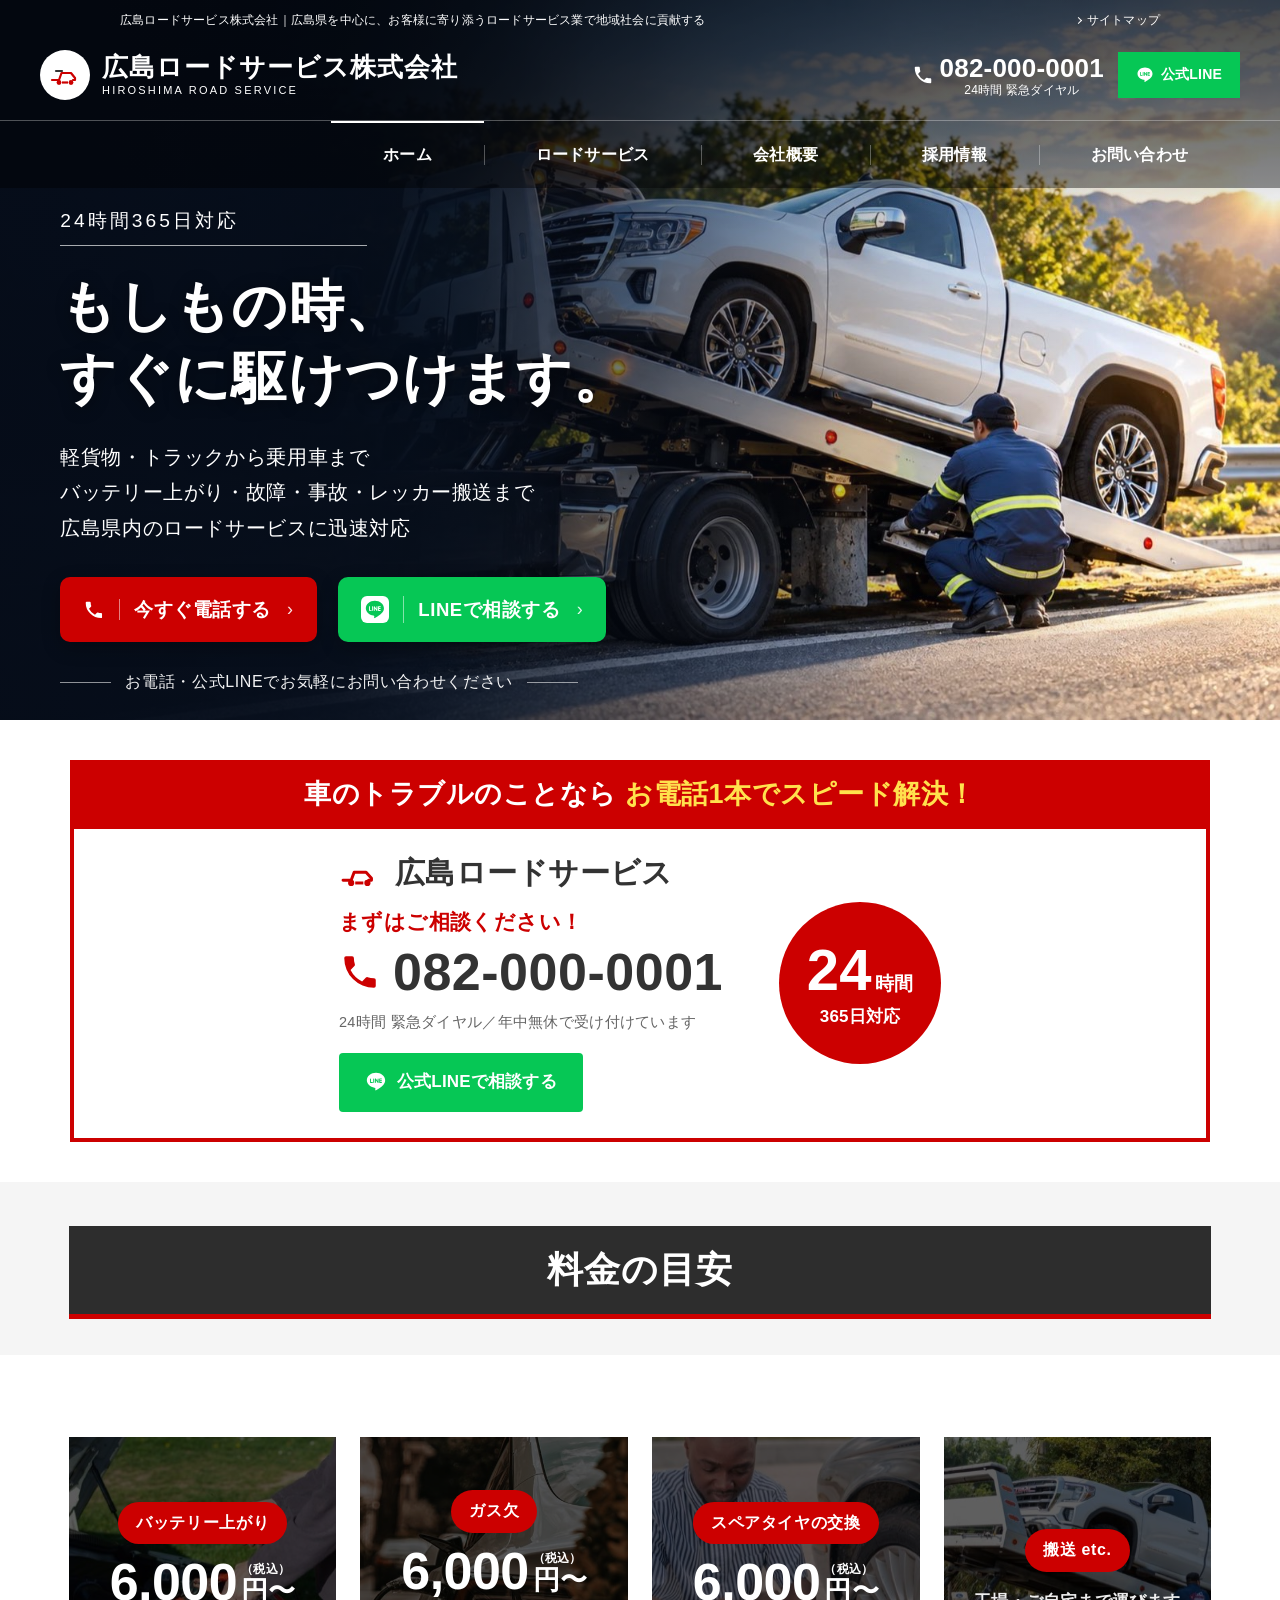
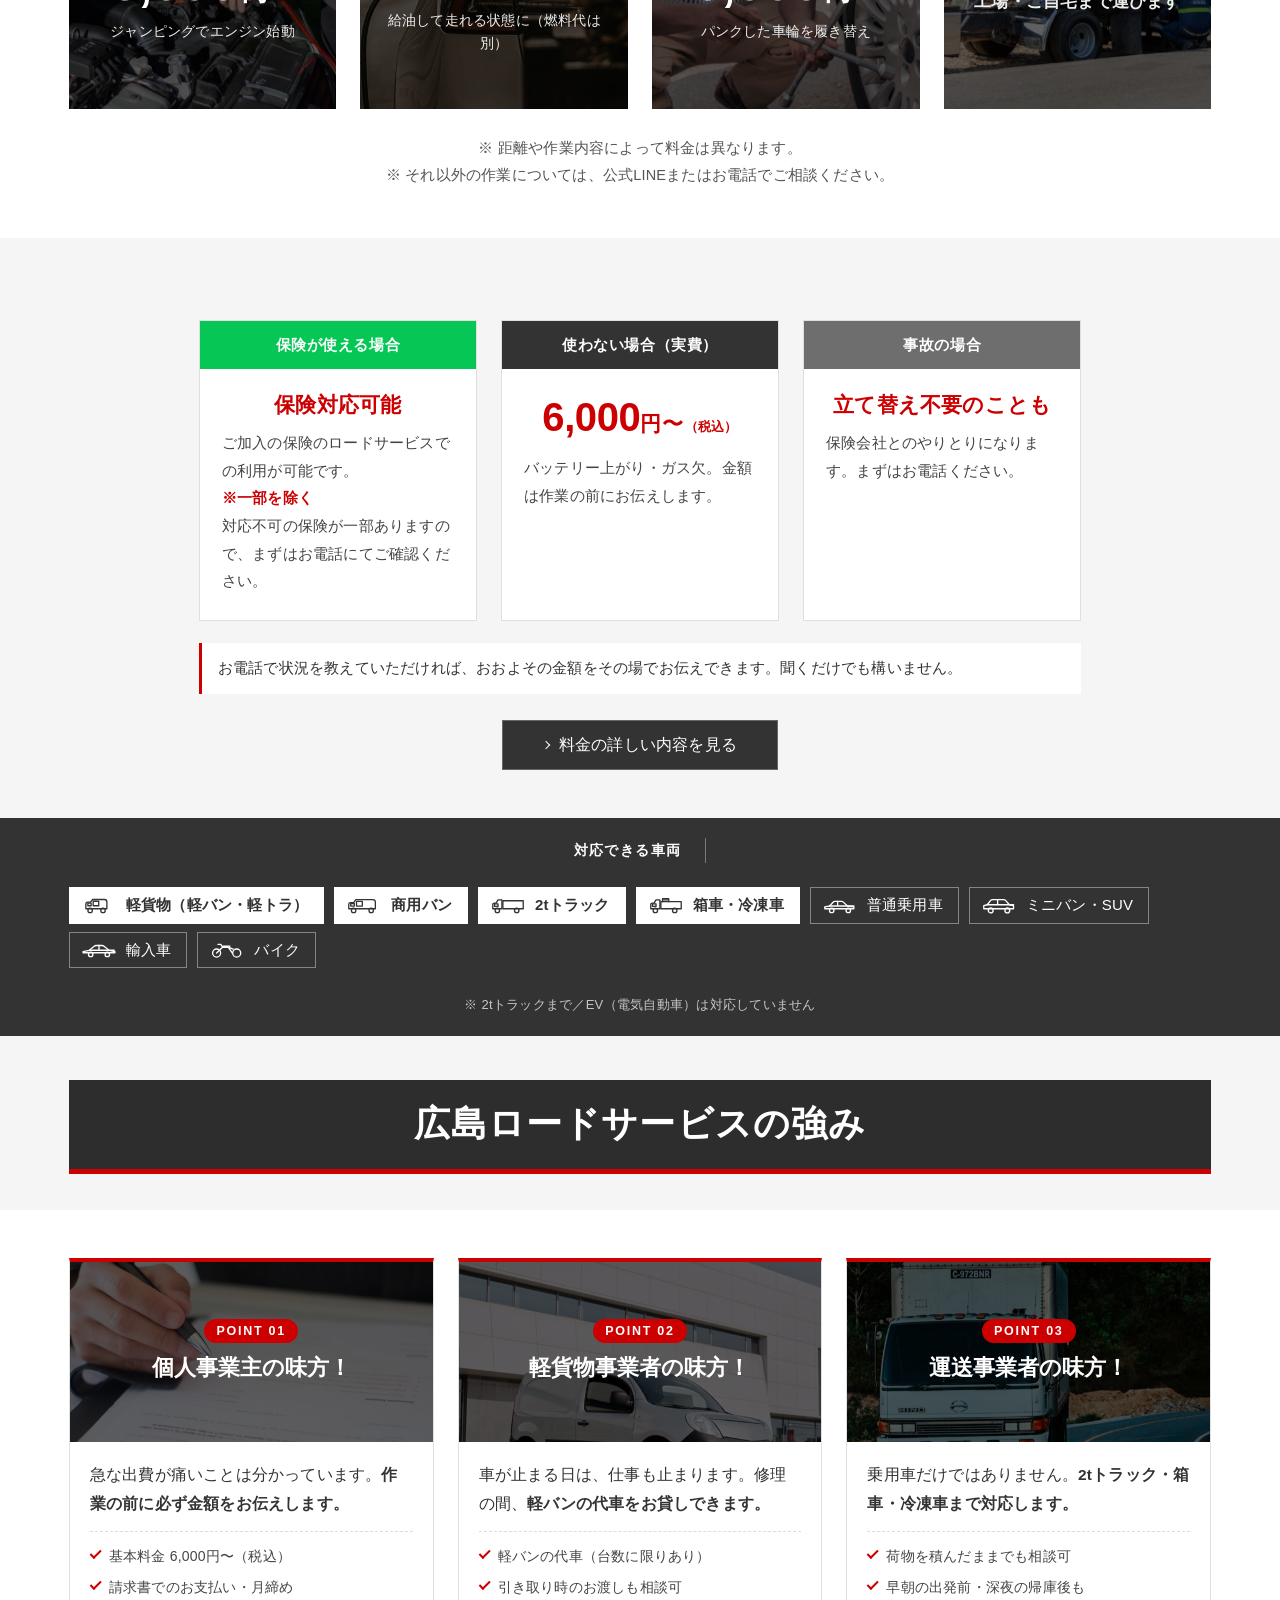
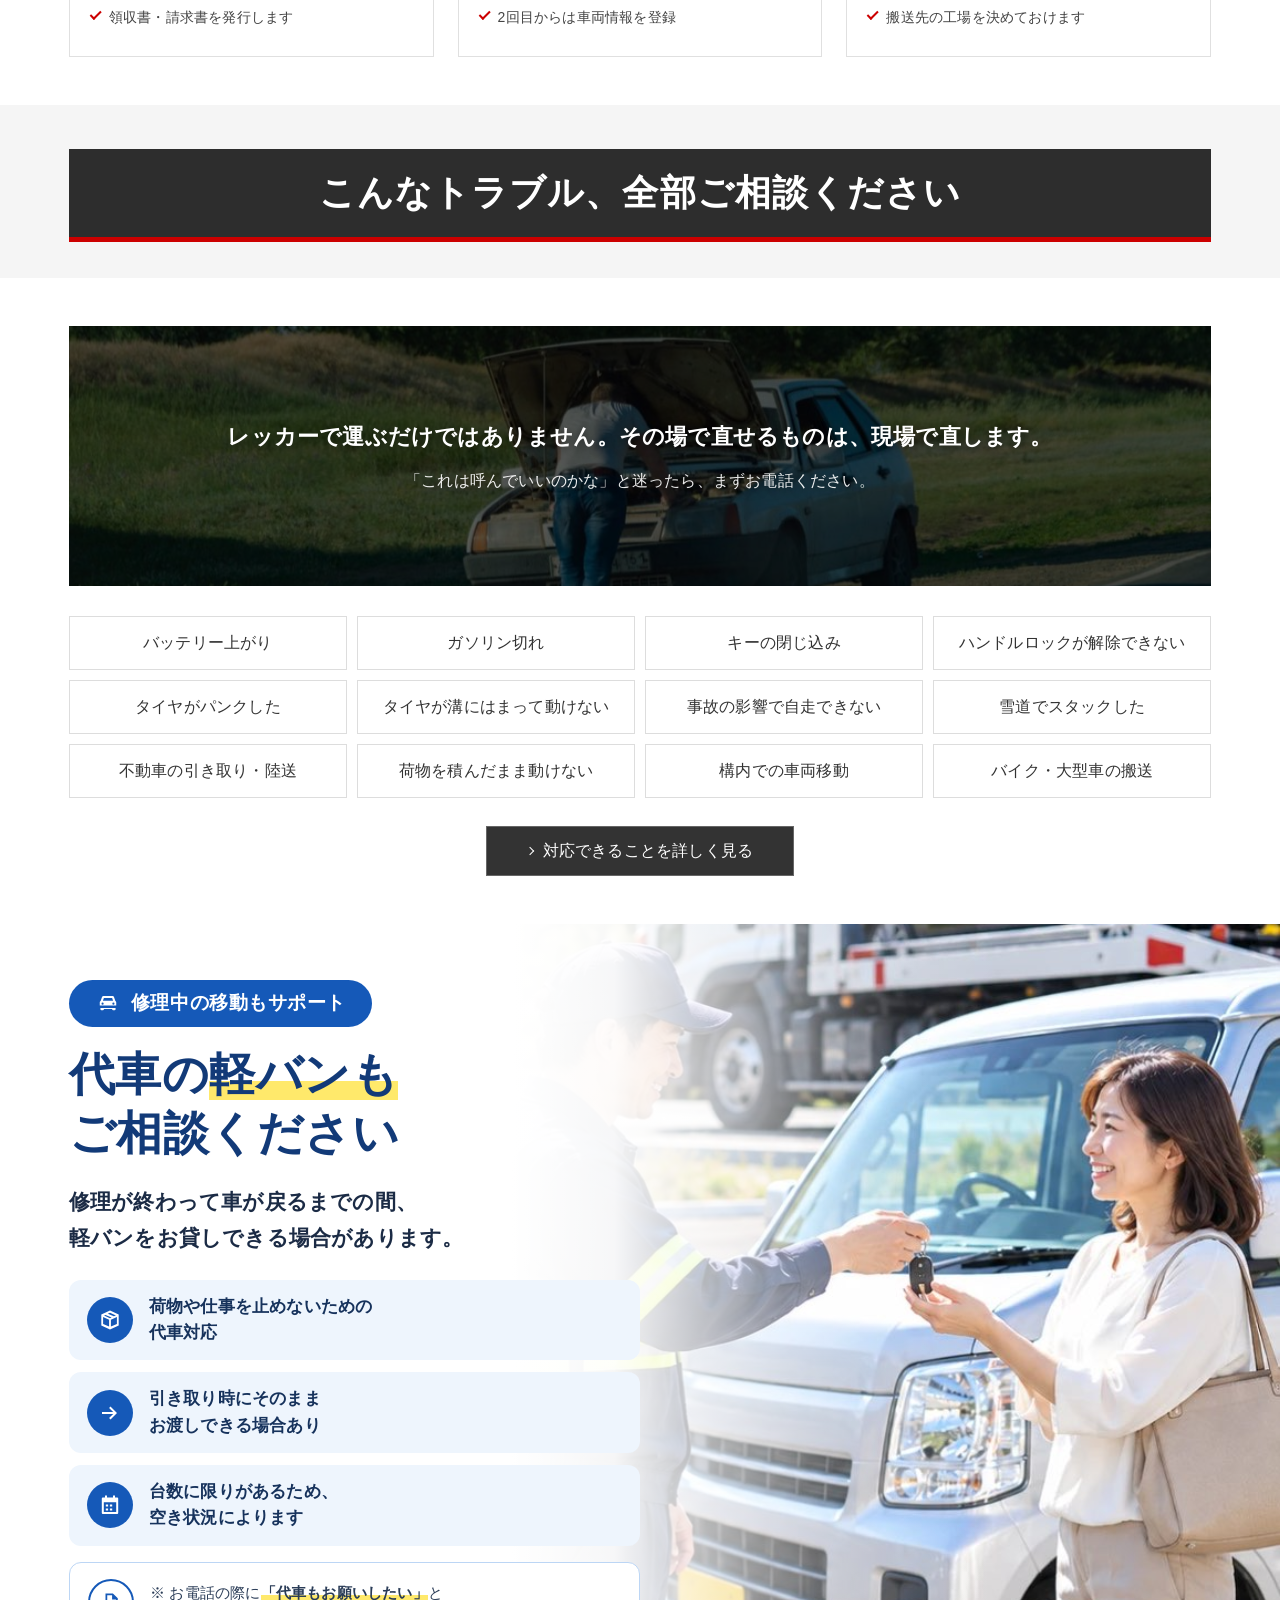
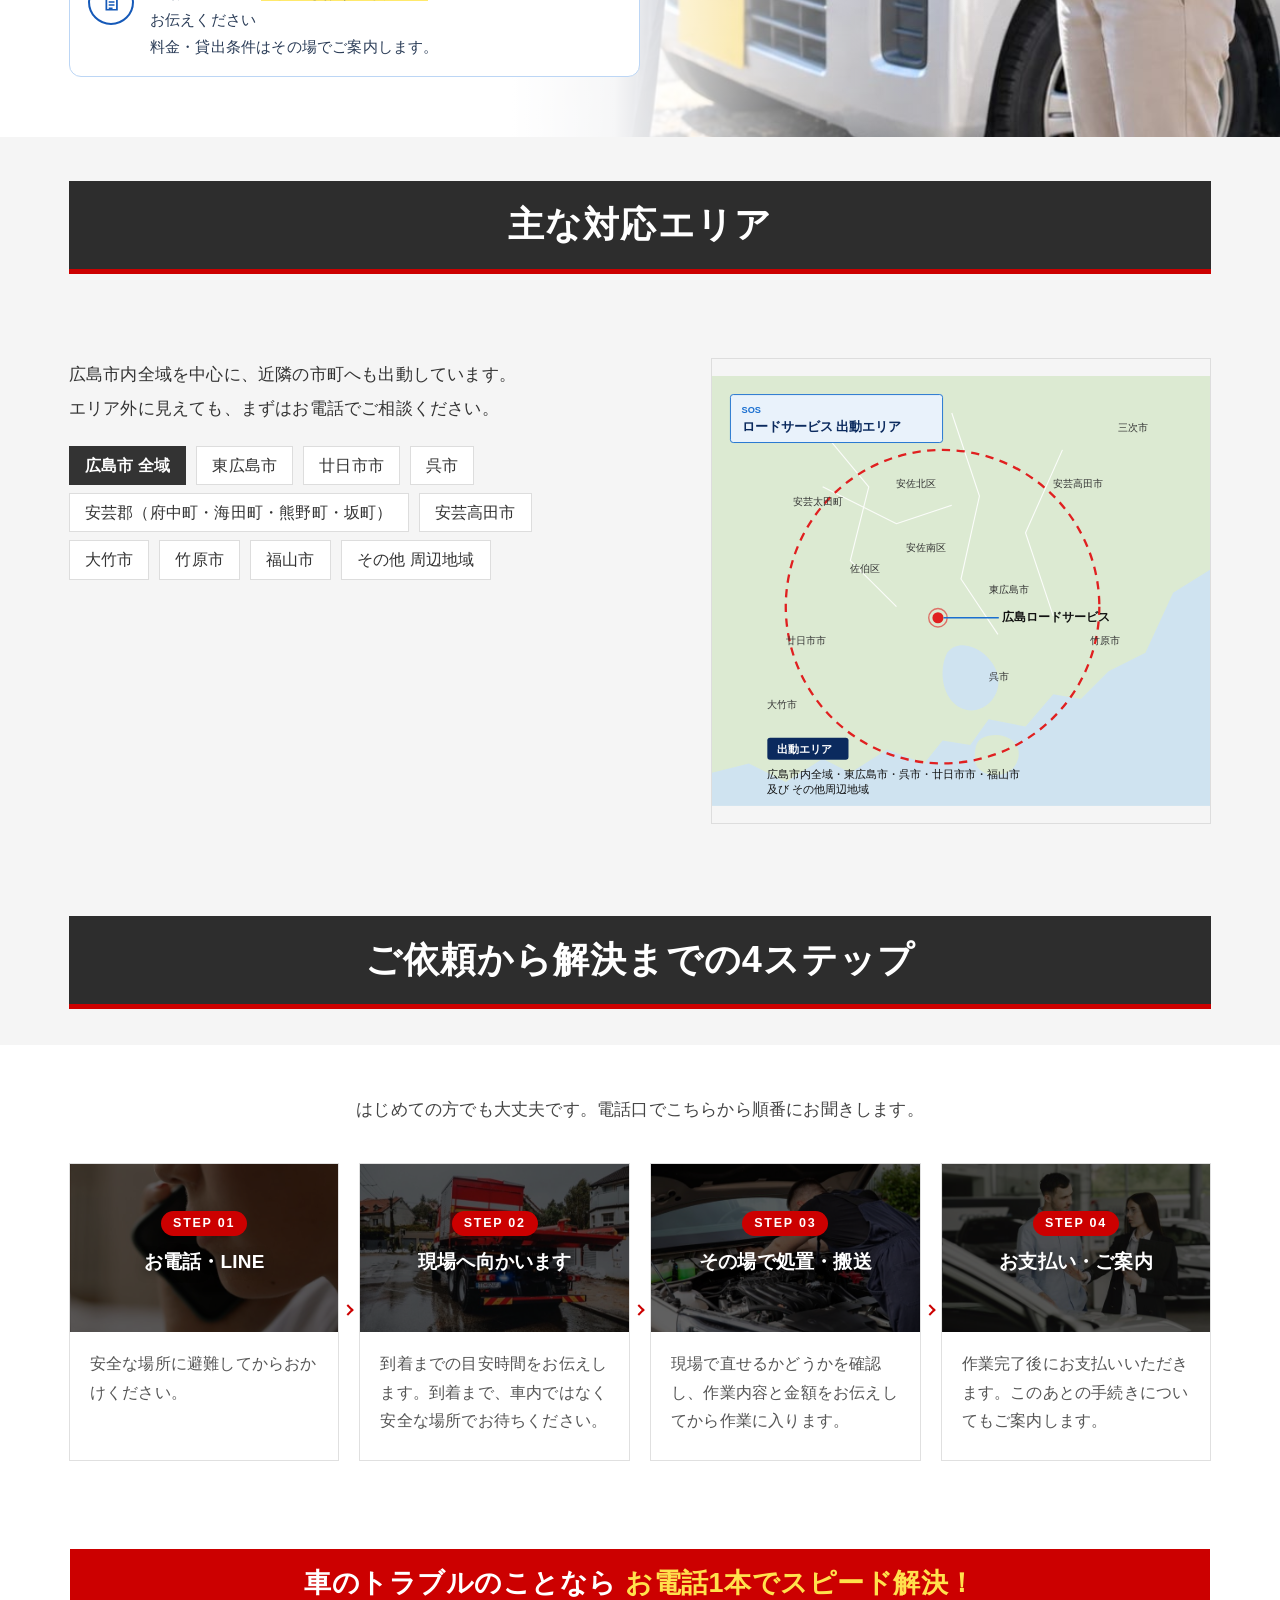
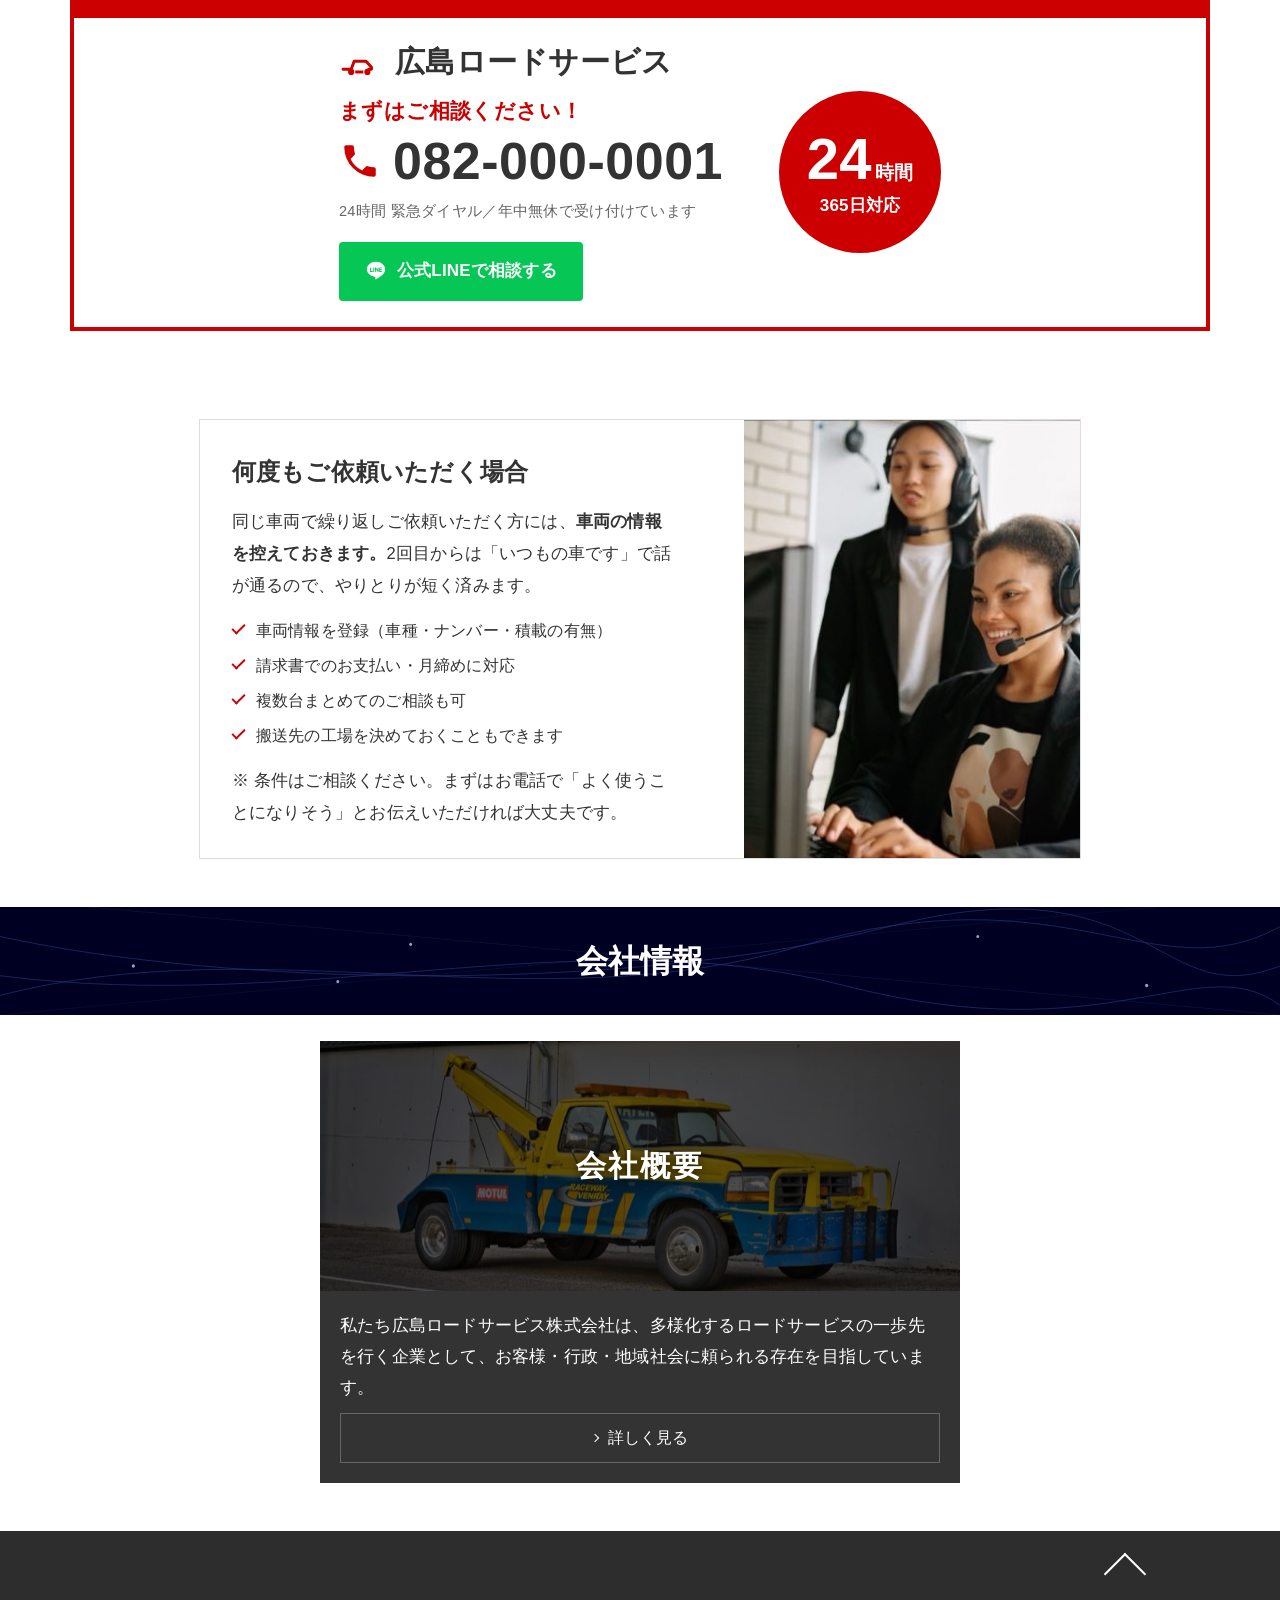
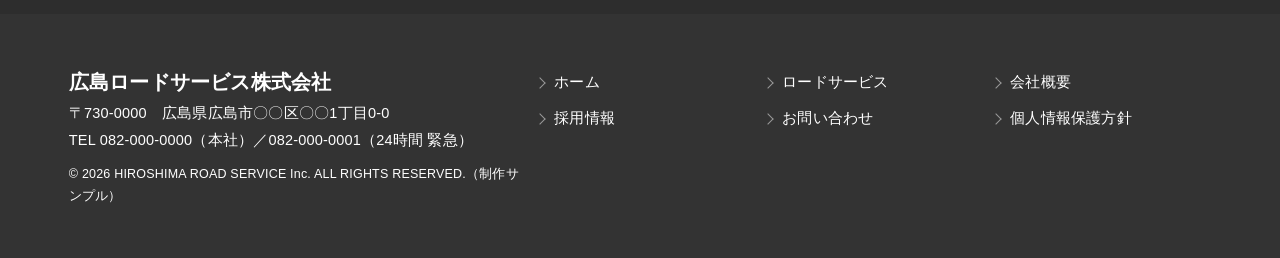
==== commit b6df685e: "対応できる車両に車種アイコン8個を追加（A-1案・2026-10-22 源斗さん選択） 側面の線画SVGをHTML直書き（8個で約3KB・追加の読み込みなし）。 白地のピルでは黒、黒地では白に自動で切" ====
--- a/index.html
+++ b/index.html
@@ -136,8 +136,7 @@
   <div class="wrap cars__in">
     <p class="cars__lb">対応できる車両</p>
     <ul class="cars__list">
-      <li>軽貨物（軽バン・軽トラ）</li><li>商用バン</li><li>2tトラック</li><li>箱車・冷凍車</li>
-      <li>普通乗用車</li><li>ミニバン・SUV</li><li>輸入車</li><li>バイク</li>
+      <li><svg class="ci" viewBox="0 0 52 28" aria-hidden="true"><g fill="none" stroke="currentColor" stroke-width="1.9" stroke-linejoin="round" stroke-linecap="round"><path d="M7 18V11c0-1.7.9-2.6 2.6-2.6h4.2l3-3.8h17c2.5 0 3.6 1.2 3.6 3.7V18z"/><path d="M9.9 9.8h4.7v3.8H9.9zM17.6 7.1h8v6.5h-8z"/><circle cx="13.2" cy="20.4" r="3.2"/><circle cx="31.8" cy="20.4" r="3.2"/></g></svg><span>軽貨物（軽バン・軽トラ）</span></li><li><svg class="ci" viewBox="0 0 52 28" aria-hidden="true"><g fill="none" stroke="currentColor" stroke-width="1.9" stroke-linejoin="round" stroke-linecap="round"><path d="M4 18v-6.4c0-1.6.9-2.5 2.6-2.5H11l3.3-4.3h24.5c2.5 0 3.6 1.2 3.6 3.7V18z"/><path d="M6.9 10.4H12v3.7H6.9zM15.2 7.3h8.4v6.8h-8.4z"/><circle cx="11" cy="20.4" r="3.2"/><circle cx="36.4" cy="20.4" r="3.2"/></g></svg><span>商用バン</span></li><li><svg class="ci" viewBox="0 0 52 28" aria-hidden="true"><g fill="none" stroke="currentColor" stroke-width="1.9" stroke-linejoin="round" stroke-linecap="round"><path d="M4 18v-6c0-1.4.8-2.2 2.2-2.2h2.6l2.8-4.6h5.6V18z"/><path d="M6.6 11h5v3.6h-5z"/><path d="M18.6 18V6.4H48V18z"/><circle cx="10.6" cy="20.4" r="3.2"/><circle cx="38.6" cy="20.4" r="3.2"/></g></svg><span>2tトラック</span></li><li><svg class="ci" viewBox="0 0 52 28" aria-hidden="true"><g fill="none" stroke="currentColor" stroke-width="1.9" stroke-linejoin="round" stroke-linecap="round"><path d="M4 18v-6c0-1.4.8-2.2 2.2-2.2h2.6l2.8-4.6h5.6V18z"/><path d="M6.6 11h5v3.6h-5z"/><path d="M18.6 18V7.8H48V18z"/><path d="M21 7.8V3.4h9v4.4"/><path d="M22.6 5.2h5.8"/><circle cx="10.6" cy="20.4" r="3.2"/><circle cx="38.6" cy="20.4" r="3.2"/></g></svg><span>箱車・冷凍車</span></li><li><svg class="ci" viewBox="0 0 52 28" aria-hidden="true"><g fill="none" stroke="currentColor" stroke-width="1.9" stroke-linejoin="round" stroke-linecap="round"><path d="M4 18v-2.6l7-1.4 5-5.5c.7-.8 1.4-1.1 2.5-1.1h9.6c1.1 0 1.9.3 2.7 1l6 5.6 9.2 1.4V18z"/><path d="M11 14h35M22.6 7.4V14"/><circle cx="14" cy="20.4" r="3.2"/><circle cx="38" cy="20.4" r="3.2"/></g></svg><span>普通乗用車</span></li><li><svg class="ci" viewBox="0 0 52 28" aria-hidden="true"><g fill="none" stroke="currentColor" stroke-width="1.9" stroke-linejoin="round" stroke-linecap="round"><path d="M4 18v-4.4l5-1.4 5-6.2c.7-.9 1.5-1.3 2.7-1.3h16c1.2 0 2 .4 2.8 1.2l5.5 6.3 6 1.4V18z"/><path d="M9 12.2h38M24 4.7v7.5"/><circle cx="14" cy="20.4" r="3.5"/><circle cx="38" cy="20.4" r="3.5"/></g></svg><span>ミニバン・SUV</span></li><li><svg class="ci" viewBox="0 0 52 28" aria-hidden="true"><g fill="none" stroke="currentColor" stroke-width="1.9" stroke-linejoin="round" stroke-linecap="round"><path d="M3 18v-1.8l9-1.8 7-5.8c.9-.8 1.7-1.1 2.9-1.1h8.4c1.2 0 2 .3 3 1.1l7.1 5.8 8.6 1.8V18z"/><path d="M12 14.4h36M26 7.5v6.9"/><circle cx="14" cy="20.4" r="3.2"/><circle cx="38" cy="20.4" r="3.2"/></g></svg><span>輸入車</span></li><li><svg class="ci" viewBox="0 0 52 28" aria-hidden="true"><g fill="none" stroke="currentColor" stroke-width="1.9" stroke-linejoin="round" stroke-linecap="round"><circle cx="11" cy="18.4" r="5.8"/><circle cx="40" cy="18.4" r="5.8"/><path d="M11 18.4 19.6 10h8.2l6 8.4M19.6 10 17 6h-4M27.8 10l7 2.6M20.2 8.4h10"/></g></svg><span>バイク</span></li>
     </ul>
     <p class="cars__note">※ 2tトラックまで／EV（電気自動車）は対応していません</p>
   </div>
--- a/assets/css/common.css
+++ b/assets/css/common.css
@@ -706,7 +706,8 @@
 .cars__in{ display:flex; align-items:center; gap:24px; flex-wrap:wrap; justify-content:center; }
 .cars__lb{ font-size:14px; font-weight:700; letter-spacing:.1em; color:#fff; border-right:1px solid rgba(255,255,255,.35); padding-right:24px; flex:none; }
 .cars__list{ display:flex; flex-wrap:wrap; gap:8px 10px; }
-.cars__list li{ font-size:15px; padding:6px 14px; border:1px solid rgba(255,255,255,.4); line-height:1.5; }
+.cars__list li{ display:flex; align-items:center; gap:9px; font-size:15px; padding:6px 15px 6px 11px; border:1px solid rgba(255,255,255,.4); line-height:1.5; }
+.cars__list .ci{ width:36px; height:20px; flex:none; }
 .cars__list li:nth-child(-n+4){ background:#fff; color:var(--dark); border-color:#fff; font-weight:700; }
 .cars__note{ width:100%; text-align:center; font-size:13px; line-height:1.7; letter-spacing:.02em; color:rgba(255,255,255,.72); margin-top:2px; }
 /* 何度もご依頼いただく場合 */
@@ -726,7 +727,8 @@
   .cars__in{ gap:12px; }
   .cars__lb{ border-right:0; padding-right:0; width:100%; text-align:center; }
   .cars__list{ justify-content:center; gap:6px 8px; }
-  .cars__list li{ font-size:13.5px; padding:6px 11px; }
+  .cars__list li{ font-size:13px; padding:5px 11px 5px 8px; gap:6px; }
+  .cars__list .ci{ width:27px; height:15px; }
   .cars__note{ font-size:12.5px; margin-top:4px; }
   .rep{ display:block; }
   .rep__tx{ width:100%; padding:22px 18px; }
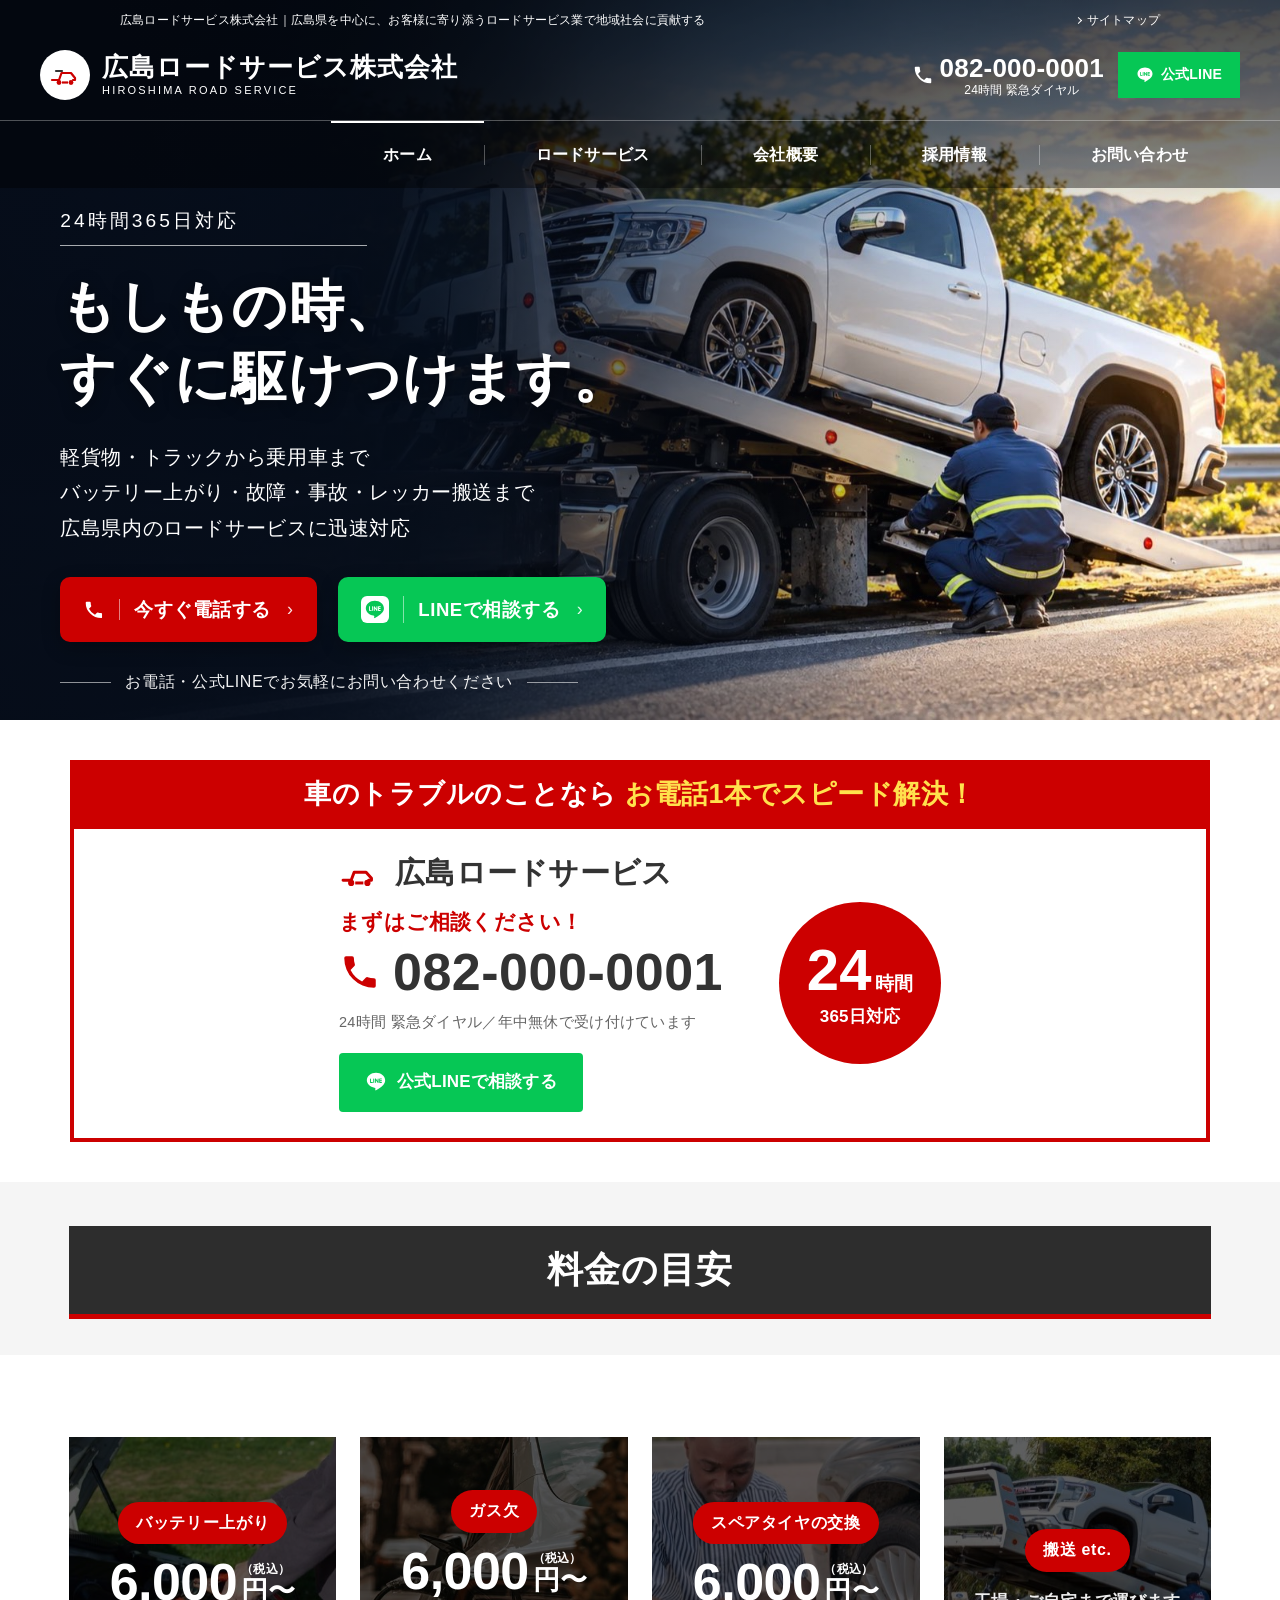
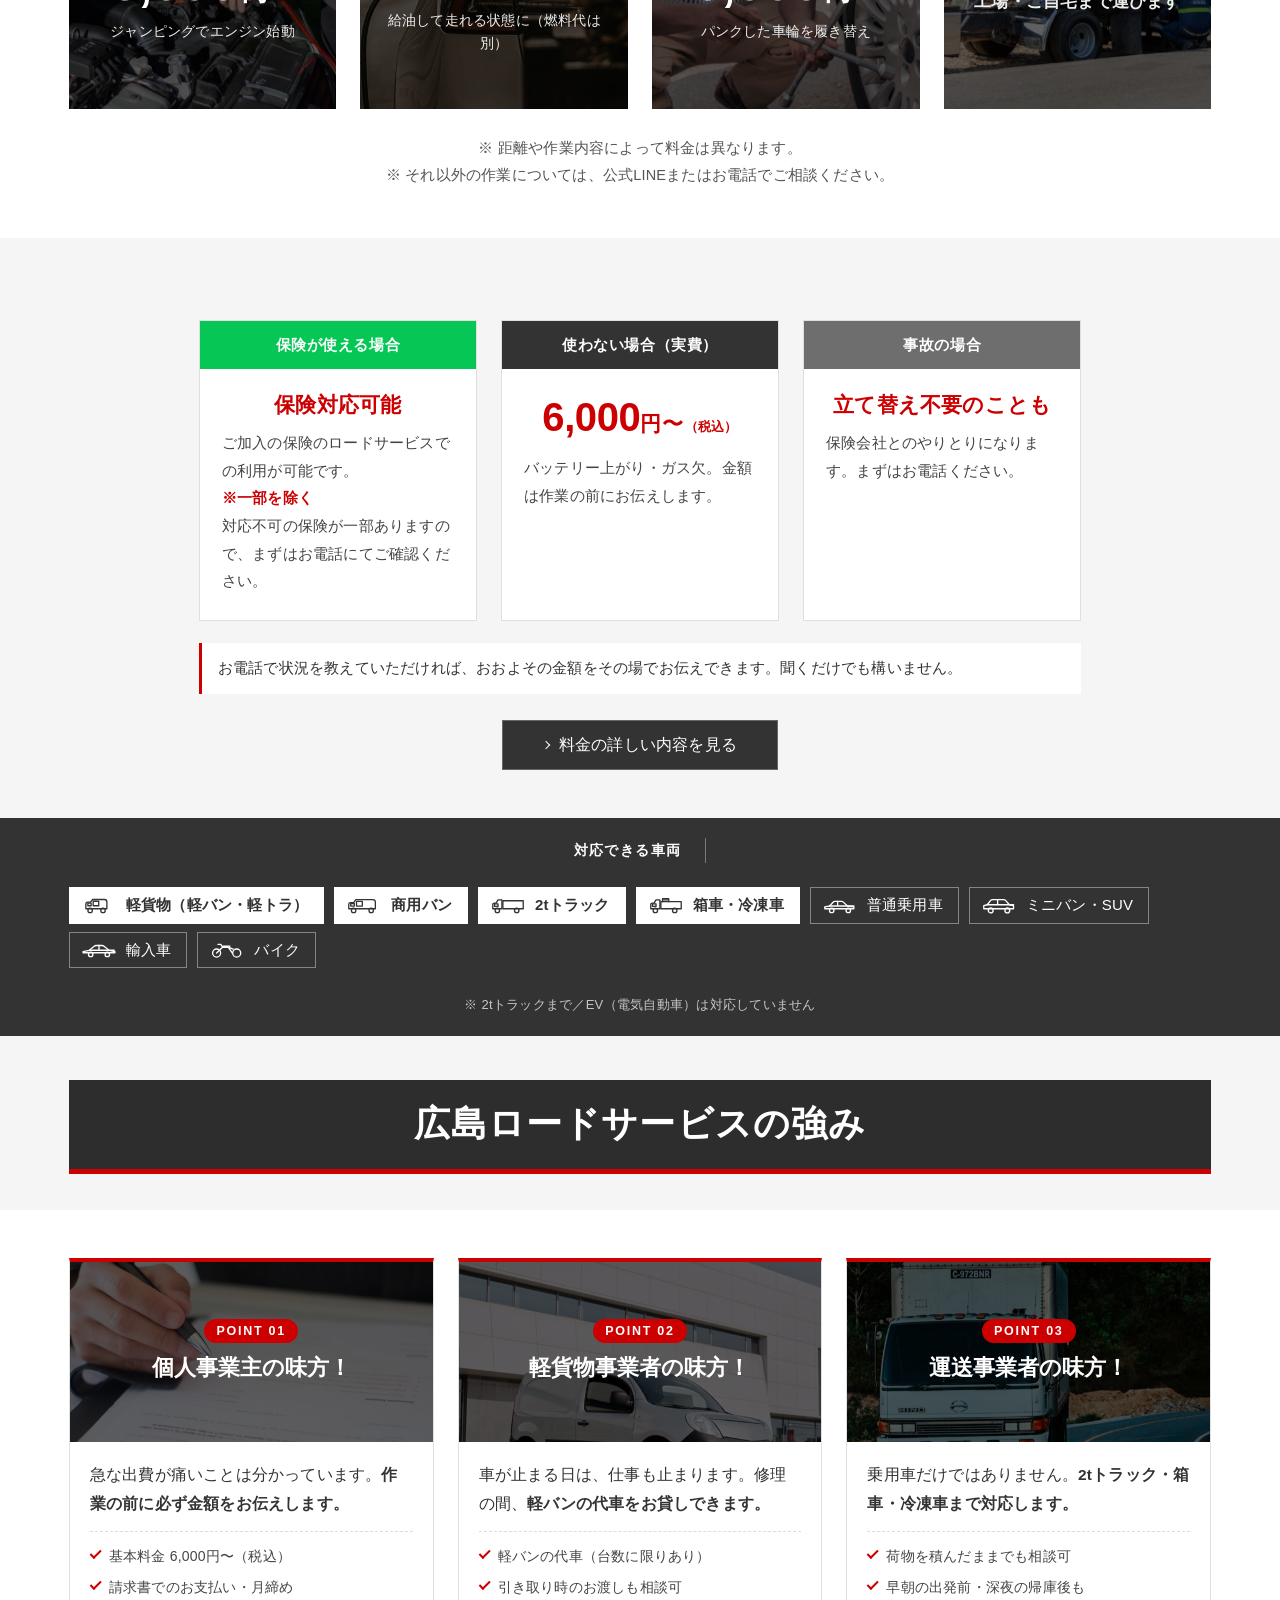
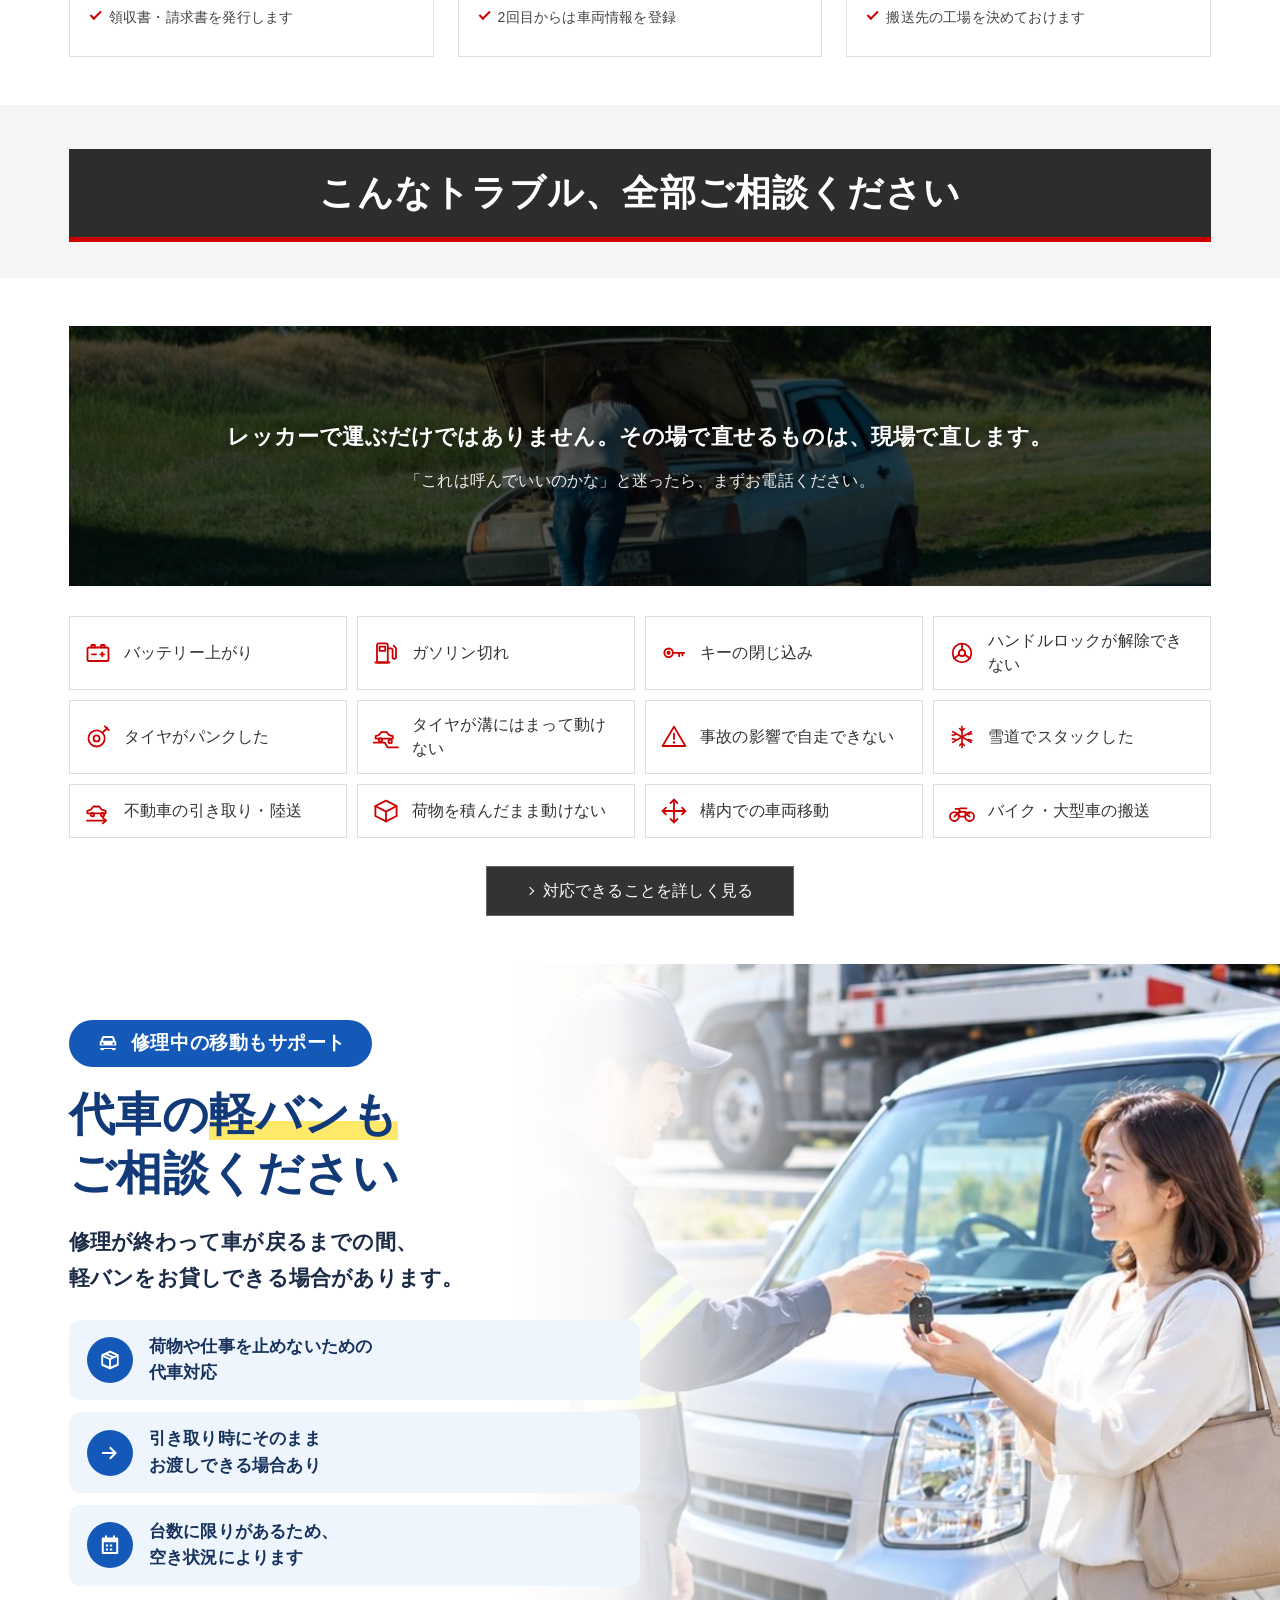
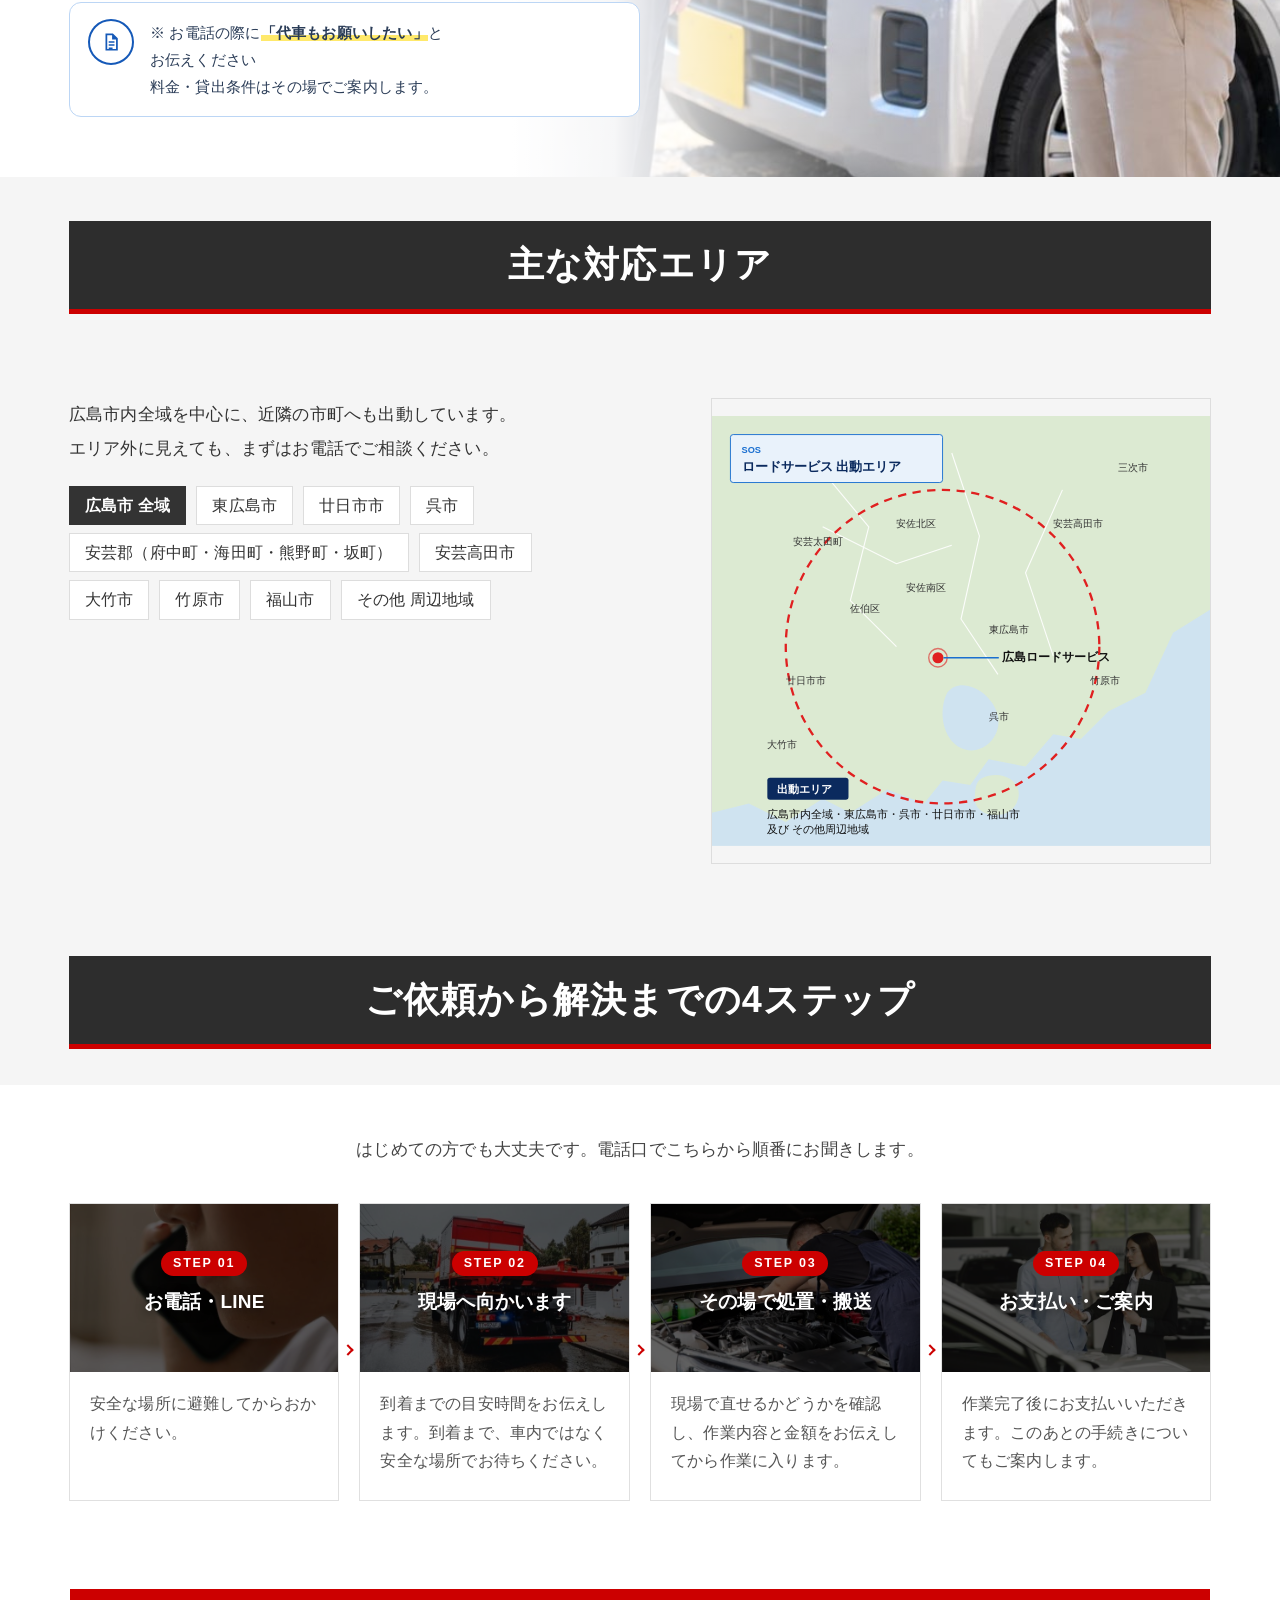
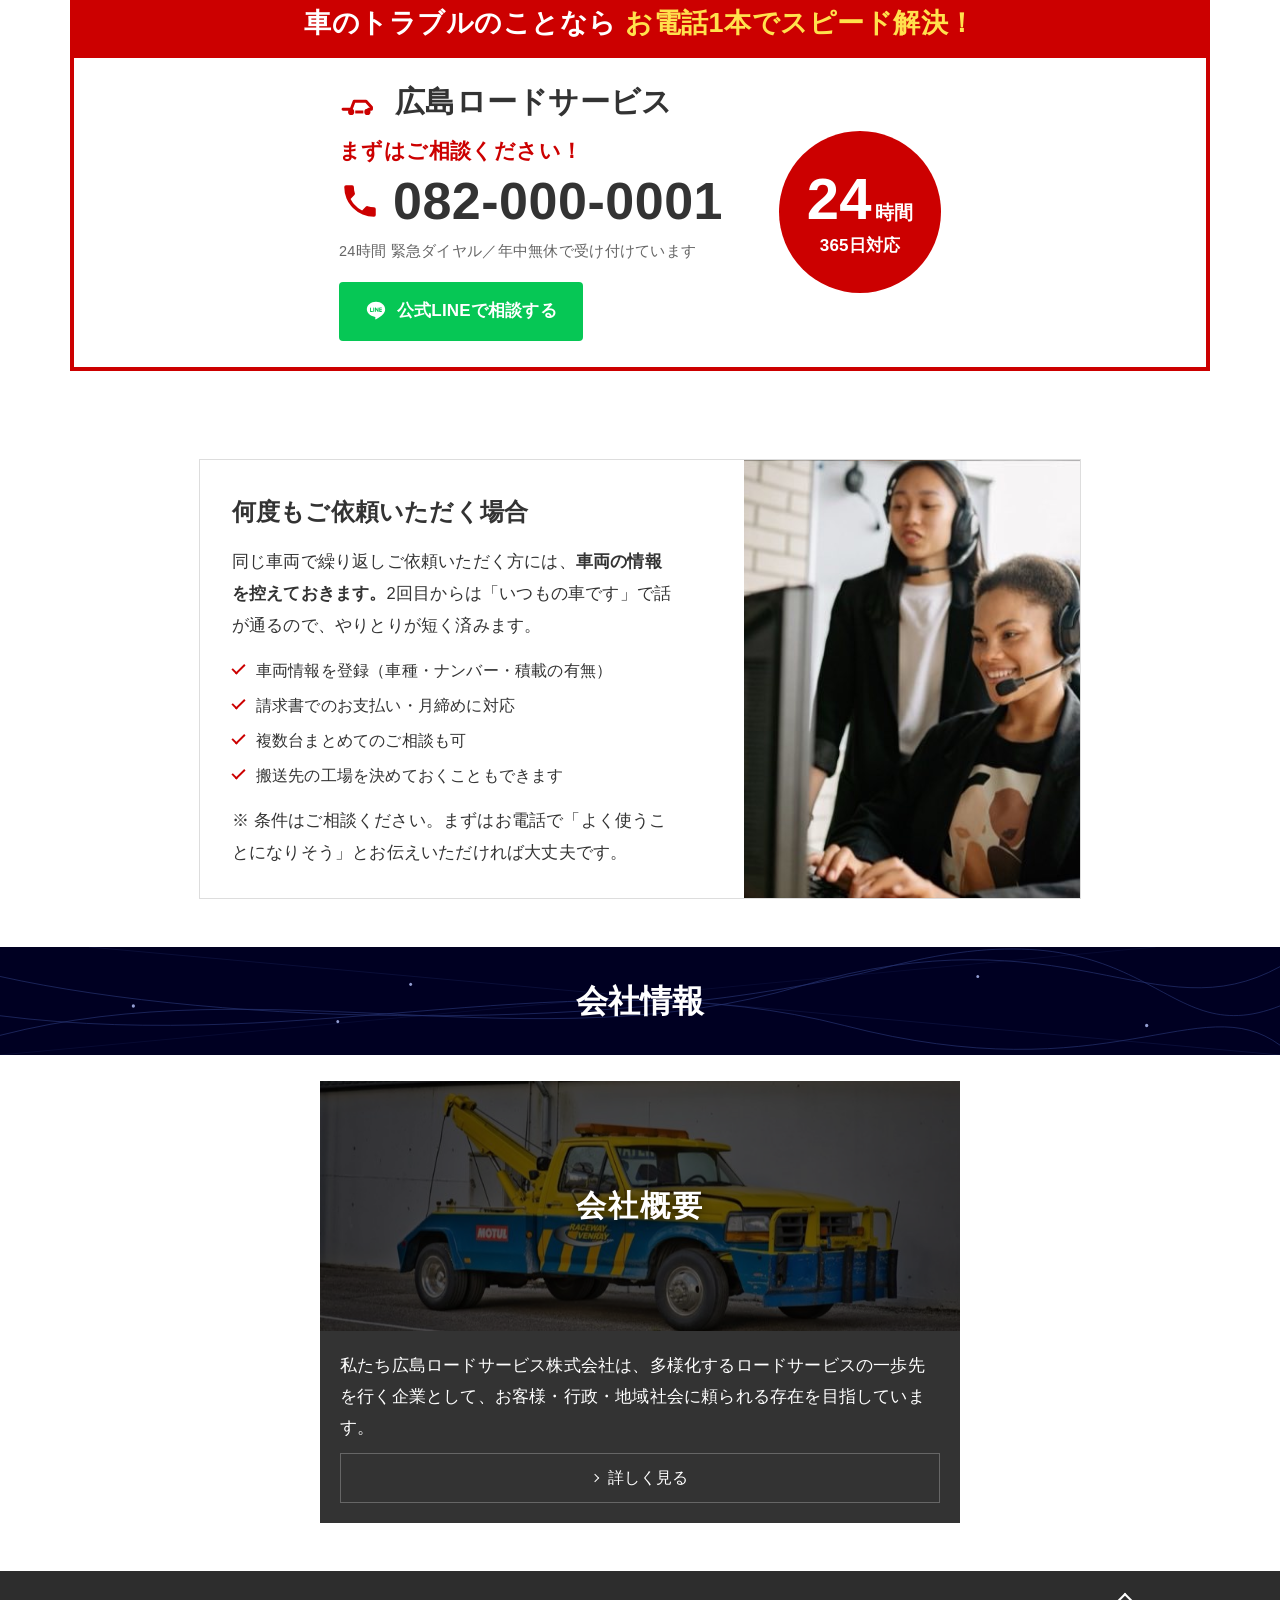
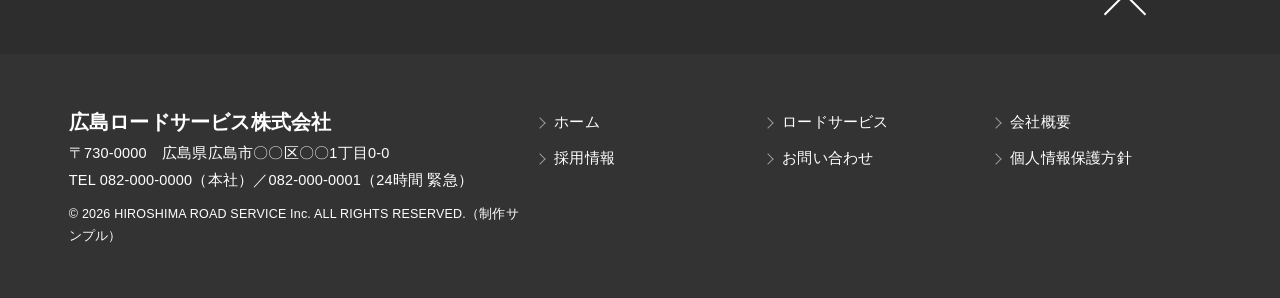
==== commit 79b7f500: "トラブル一覧12項目にアイコンを追加（B案・2026-10-22 源斗さん指示） 線画SVGをHTML直書き（12個・追加の読み込みなし）。アイコンは赤、文字は左寄せに。  Co-Authored-B" ====
--- a/index.html
+++ b/index.html
@@ -198,10 +198,7 @@
       </div>
     </div>
     <ul class="tlist tlist--grid">
-      <li>バッテリー上がり</li><li>ガソリン切れ</li><li>キーの閉じ込み</li>
-      <li>ハンドルロックが解除できない</li><li>タイヤがパンクした</li><li>タイヤが溝にはまって動けない</li>
-      <li>事故の影響で自走できない</li><li>雪道でスタックした</li><li>不動車の引き取り・陸送</li>
-      <li>荷物を積んだまま動けない</li><li>構内での車両移動</li><li>バイク・大型車の搬送</li>
+      <li><svg class="ti" viewBox="0 0 28 28" aria-hidden="true"><g fill="none" stroke="currentColor" stroke-width="1.8" stroke-linejoin="round" stroke-linecap="round"><rect x="3.5" y="8.5" width="21" height="13.5" rx="1.6"/><path d="M7.5 8.5V6h3.4v2.5M17.1 8.5V6h3.4v2.5"/><path d="M8 15.3h4M18.3 13.4v3.8M16.4 15.3h3.8"/></g></svg><span>バッテリー上がり</span></li><li><svg class="ti" viewBox="0 0 28 28" aria-hidden="true"><g fill="none" stroke="currentColor" stroke-width="1.8" stroke-linejoin="round" stroke-linecap="round"><path d="M5 23.5V6.4C5 5.1 5.8 4.3 7.1 4.3h6.6c1.3 0 2.1.8 2.1 2.1v17.1z"/><path d="M3.3 23.5h14.2"/><path d="M7.6 7.6h5.6v4.3H7.6z"/><path d="M15.8 9.3h3.1c1 0 1.7.7 1.7 1.7v7.1c0 1 .7 1.7 1.7 1.7s1.7-.7 1.7-1.7V9.1l-2.4-2.4"/></g></svg><span>ガソリン切れ</span></li><li><svg class="ti" viewBox="0 0 28 28" aria-hidden="true"><g fill="none" stroke="currentColor" stroke-width="1.8" stroke-linejoin="round" stroke-linecap="round"><circle cx="8.6" cy="13.8" r="4.3"/><circle cx="8.6" cy="13.8" r="1.2"/><path d="M12.9 13.8h11.3M19.1 13.8v3.4M22.4 13.8v2.6"/></g></svg><span>キーの閉じ込み</span></li><li><svg class="ti" viewBox="0 0 28 28" aria-hidden="true"><g fill="none" stroke="currentColor" stroke-width="1.8" stroke-linejoin="round" stroke-linecap="round"><circle cx="14" cy="14" r="9.3"/><circle cx="14" cy="14" r="3.1"/><path d="M14 4.7v6.2M11.3 15.6 6 19.4M16.7 15.6 22 19.4"/></g></svg><span>ハンドルロックが解除できない</span></li><li><svg class="ti" viewBox="0 0 28 28" aria-hidden="true"><g fill="none" stroke="currentColor" stroke-width="1.8" stroke-linejoin="round" stroke-linecap="round"><circle cx="12.6" cy="15.4" r="8.1"/><circle cx="12.6" cy="15.4" r="3"/><path d="M18.6 9.6 23.2 5M20.9 3.3l3.9 3.9"/></g></svg><span>タイヤがパンクした</span></li><li><svg class="ti" viewBox="0 0 28 28" aria-hidden="true"><g fill="none" stroke="currentColor" stroke-width="1.8" stroke-linejoin="round" stroke-linecap="round"><path d="M3.6 15.6v-2.4l3.2-1 2.5-3h5.4l2.5 3 3.6 1v2.4z"/><circle cx="8.4" cy="16.9" r="1.7"/><circle cx="18.2" cy="18.4" r="1.7"/><path d="M1.6 19.6h11.2M15.6 24.4H26M12.8 19.6 15.6 24.4"/></g></svg><span>タイヤが溝にはまって動けない</span></li><li><svg class="ti" viewBox="0 0 28 28" aria-hidden="true"><g fill="none" stroke="currentColor" stroke-width="1.8" stroke-linejoin="round" stroke-linecap="round"><path d="M14 3.6 25.4 23H2.6z"/><path d="M14 10.6v5.5"/><path d="M14 19.4h.02" stroke-width="2.4"/></g></svg><span>事故の影響で自走できない</span></li><li><svg class="ti" viewBox="0 0 28 28" aria-hidden="true"><g fill="none" stroke="currentColor" stroke-width="1.6" stroke-linejoin="round" stroke-linecap="round"><path d="M14 3.4v21.2M4.8 8.7l18.4 10.6M4.8 19.3 23.2 8.7"/><path d="M14 7.9 11.6 5.5M14 7.9l2.4-2.4M14 20.1l-2.4 2.4M14 20.1l2.4 2.4"/><path d="M7.6 11.5 4.3 12.3M7.6 16.5l-3.3-.8M20.4 11.5l3.3-.8M20.4 16.5l3.3.8"/></g></svg><span>雪道でスタックした</span></li><li><svg class="ti" viewBox="0 0 28 28" aria-hidden="true"><g fill="none" stroke="currentColor" stroke-width="1.8" stroke-linejoin="round" stroke-linecap="round"><path d="M3.4 16.4v-2.6l3.4-1.1 2.6-3.2h5.7l2.7 3.2 3.8 1.1v2.6z"/><circle cx="8.4" cy="17.7" r="1.7"/><circle cx="18.6" cy="17.7" r="1.7"/><path d="M3 23.6h19M18.8 20.8l3.4 2.8-3.4 2.8"/></g></svg><span>不動車の引き取り・陸送</span></li><li><svg class="ti" viewBox="0 0 28 28" aria-hidden="true"><g fill="none" stroke="currentColor" stroke-width="1.8" stroke-linejoin="round" stroke-linecap="round"><path d="M14 3.6 24.6 9v10L14 24.4 3.4 19V9z"/><path d="M3.4 9 14 14.6 24.6 9M14 14.6v9.8"/></g></svg><span>荷物を積んだまま動けない</span></li><li><svg class="ti" viewBox="0 0 28 28" aria-hidden="true"><g fill="none" stroke="currentColor" stroke-width="1.8" stroke-linejoin="round" stroke-linecap="round"><path d="M14 2.6v22.8M2.6 14h22.8"/><path d="M10.6 6 14 2.6 17.4 6M10.6 22 14 25.4 17.4 22M6 10.6 2.6 14 6 17.4M22 10.6 25.4 14 22 17.4"/></g></svg><span>構内での車両移動</span></li><li><svg class="ti" viewBox="0 0 28 28" aria-hidden="true"><g fill="none" stroke="currentColor" stroke-width="1.8" stroke-linejoin="round" stroke-linecap="round"><circle cx="6.4" cy="19.6" r="4.4"/><circle cx="21.6" cy="19.6" r="4.4"/><path d="M11.2 14.9h5.6l1.4 2.4-1.8 2.3h-4.4l-1.8-2.3z"/><path d="M6.4 19.6 11 15M18.2 17.3l3.4 2.3M12.3 14.9l-1.5-3H7.6M16.8 14.9l4.4 1.6M12.1 11.3h6.4"/></g></svg><span>バイク・大型車の搬送</span></li>
     </ul>
     <p class="c" style="margin-top:28px"><a class="btn01" href="road-service.html">対応できることを詳しく見る</a></p>
   </div>
--- a/assets/css/common.css
+++ b/assets/css/common.css
@@ -694,11 +694,13 @@
 
 /* 凝縮版：対応トラブルの一覧 */
 .tlist--grid{ display:grid; grid-template-columns:repeat(4,1fr); gap:10px; justify-content:initial; }
-.tlist--grid li{ text-align:center; padding:14px 8px; font-size:16px; background:#fff; border:1px solid #ddd; line-height:1.5; }
+.tlist--grid li{ display:flex; align-items:center; gap:12px; text-align:left; padding:12px 14px; font-size:16px; background:#fff; border:1px solid #ddd; line-height:1.5; }
+.tlist--grid .ti{ width:28px; height:28px; flex:none; color:var(--red); }
 /* 凝縮版：選ばれる理由3つ（写真なし） */
 @media (max-width:960px){
   .tlist--grid{ grid-template-columns:repeat(2,1fr); gap:8px; }
-  .tlist--grid li{ font-size:14px; padding:12px 6px; }
+  .tlist--grid li{ font-size:13.5px; padding:11px 10px; gap:9px; }
+  .tlist--grid .ti{ width:23px; height:23px; }
 }
 
 /* 対応できる車両（並び順で誰向けかを伝える） */
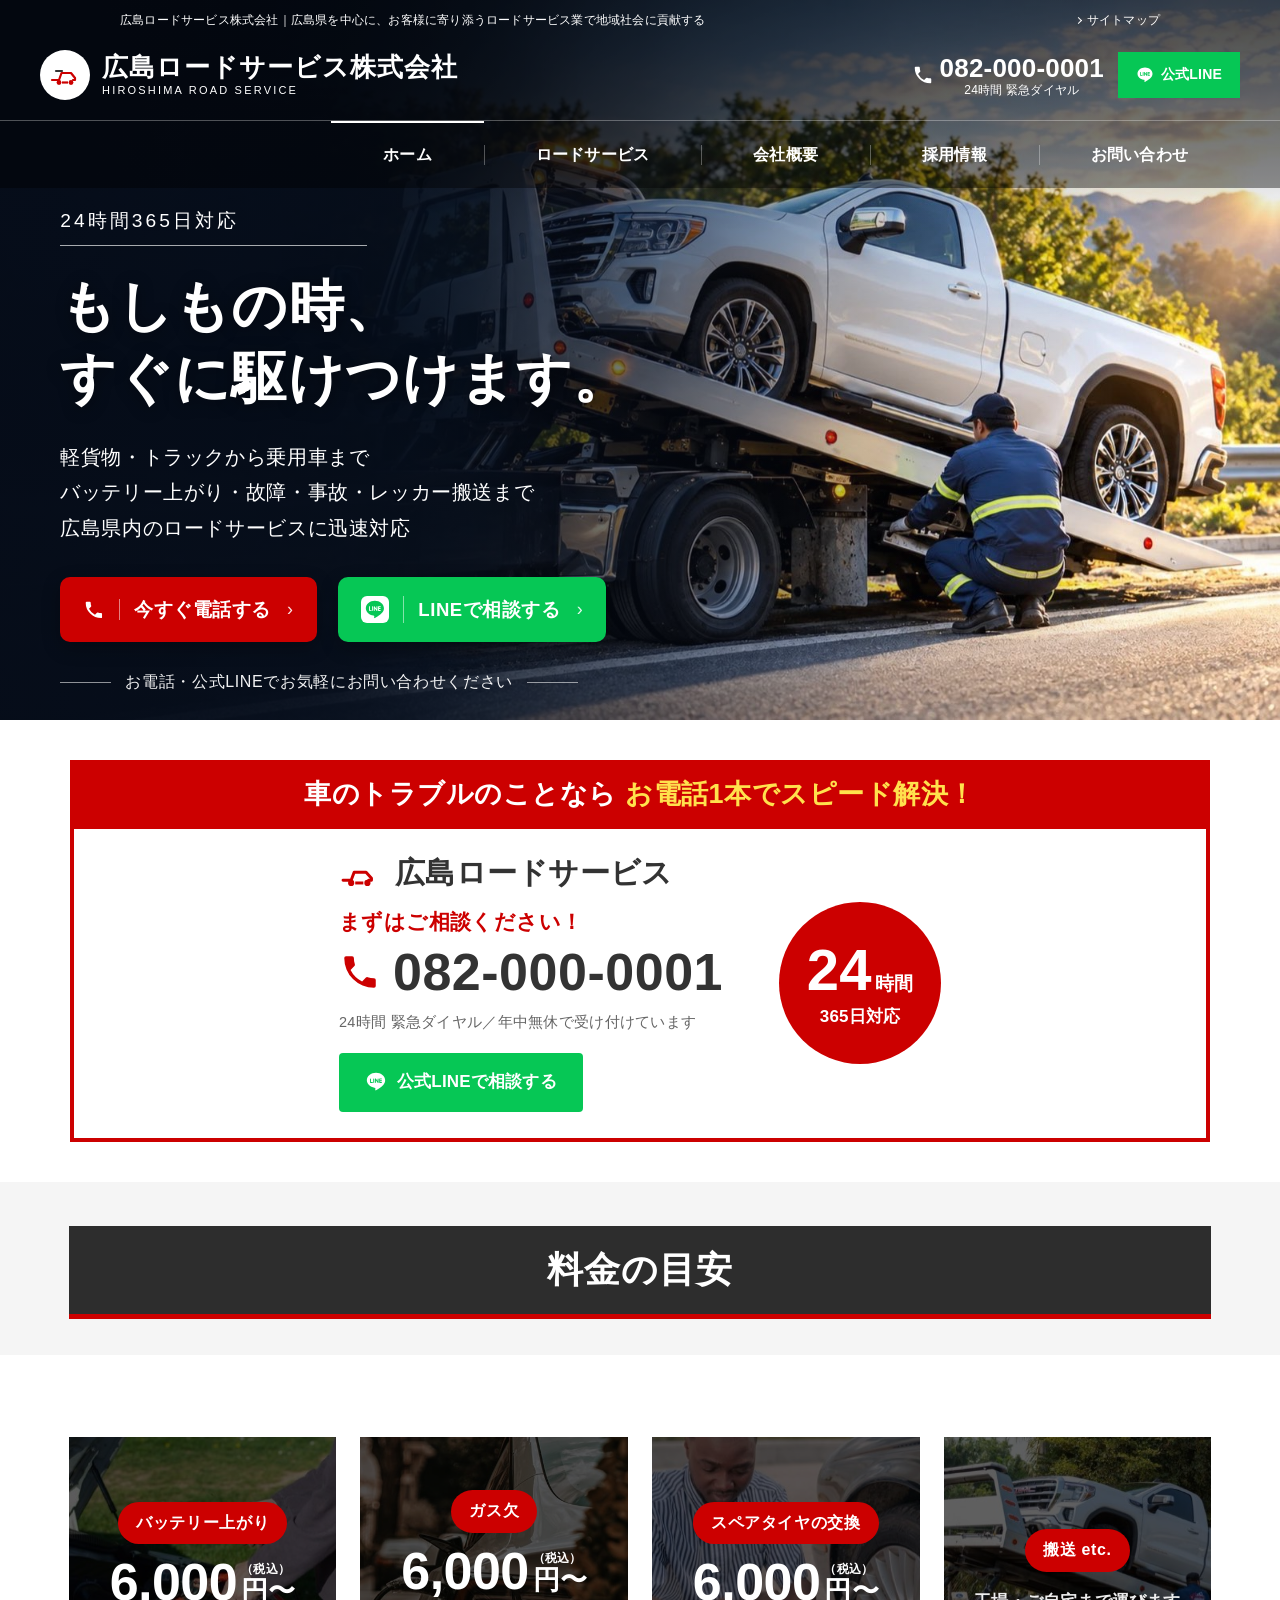
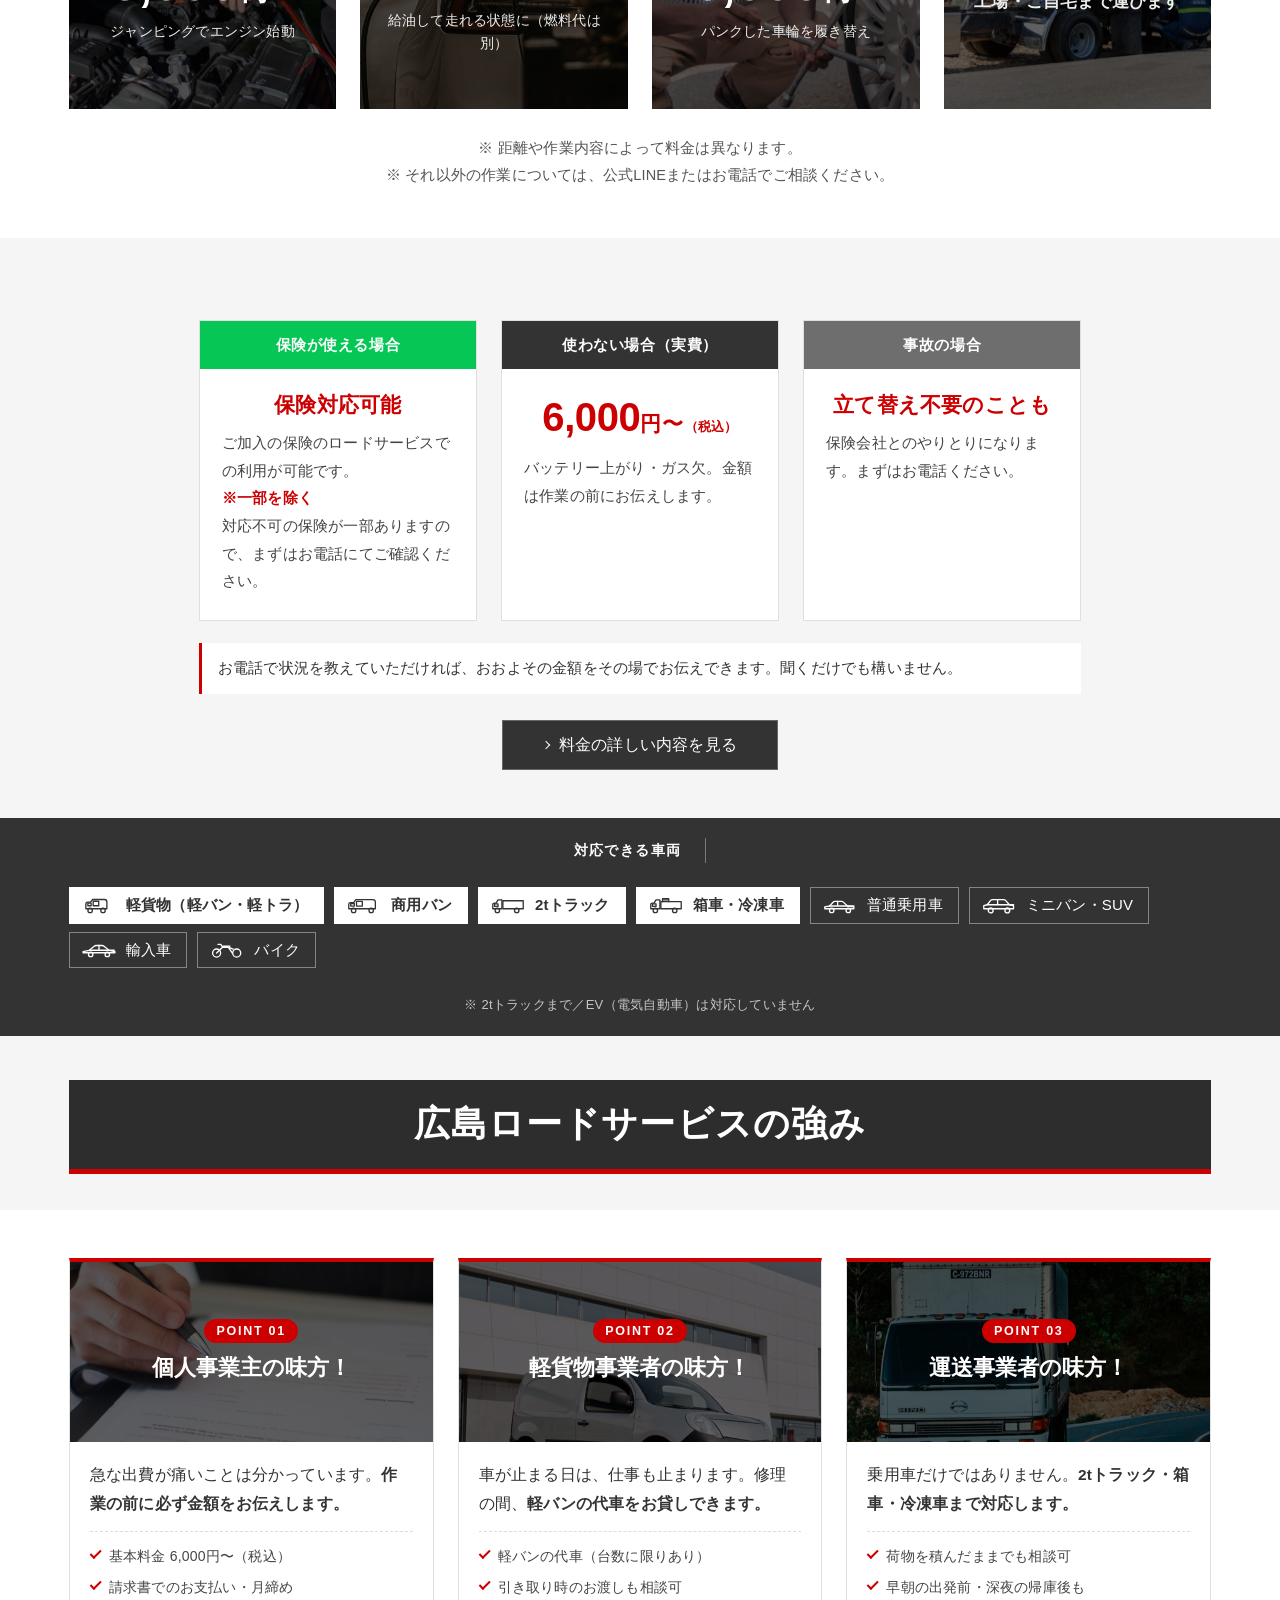
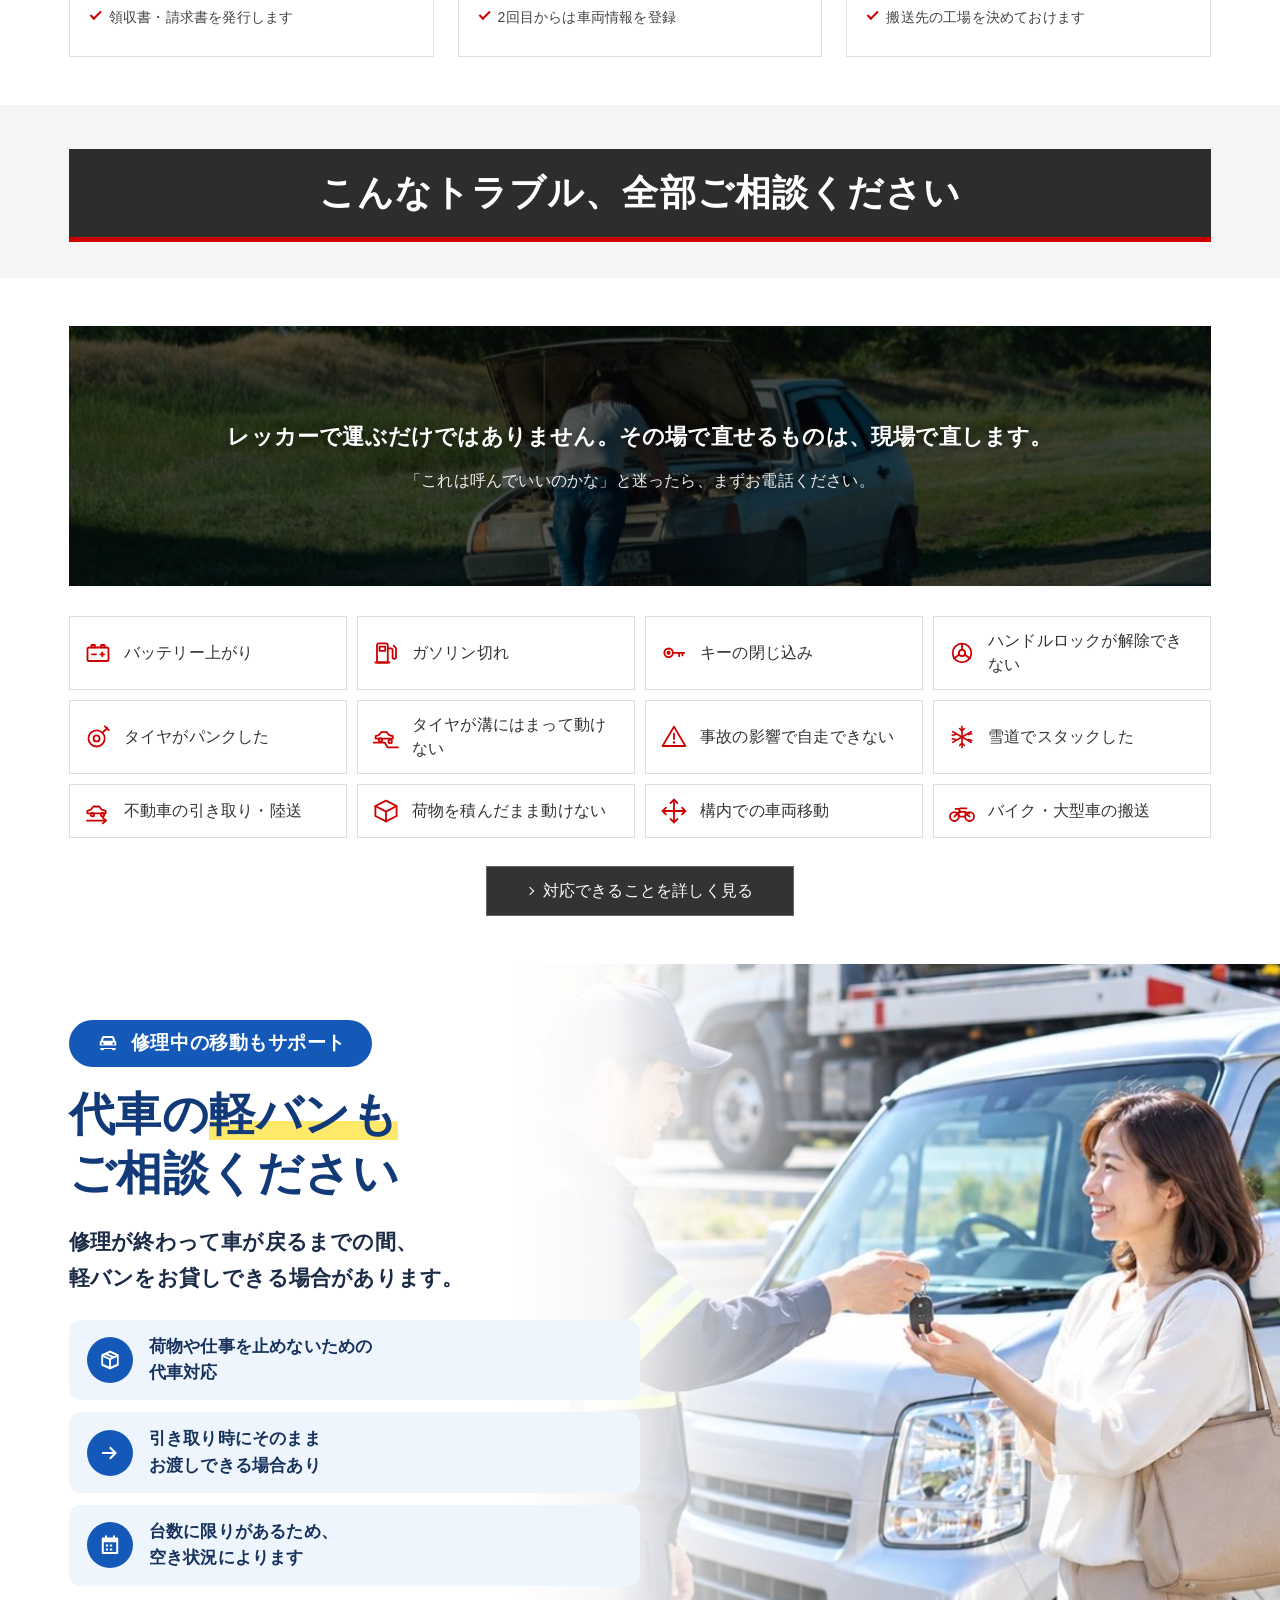
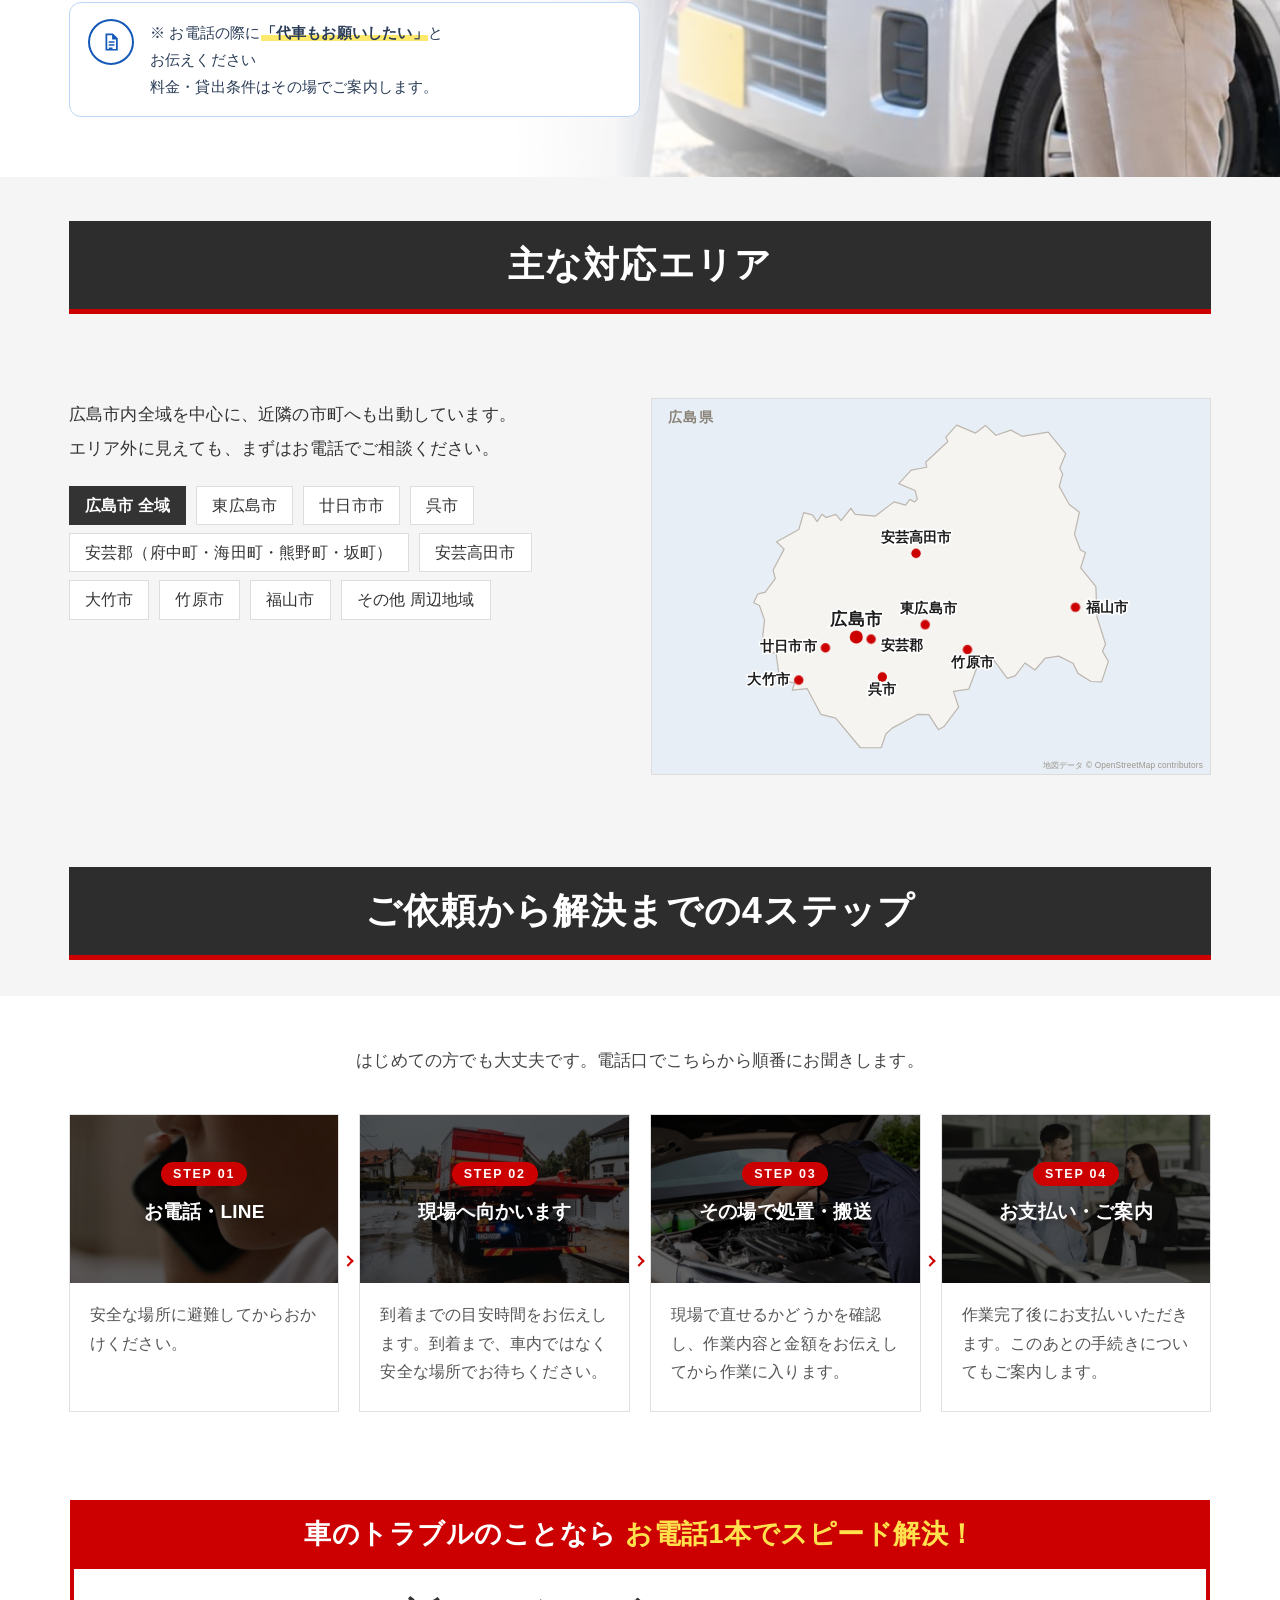
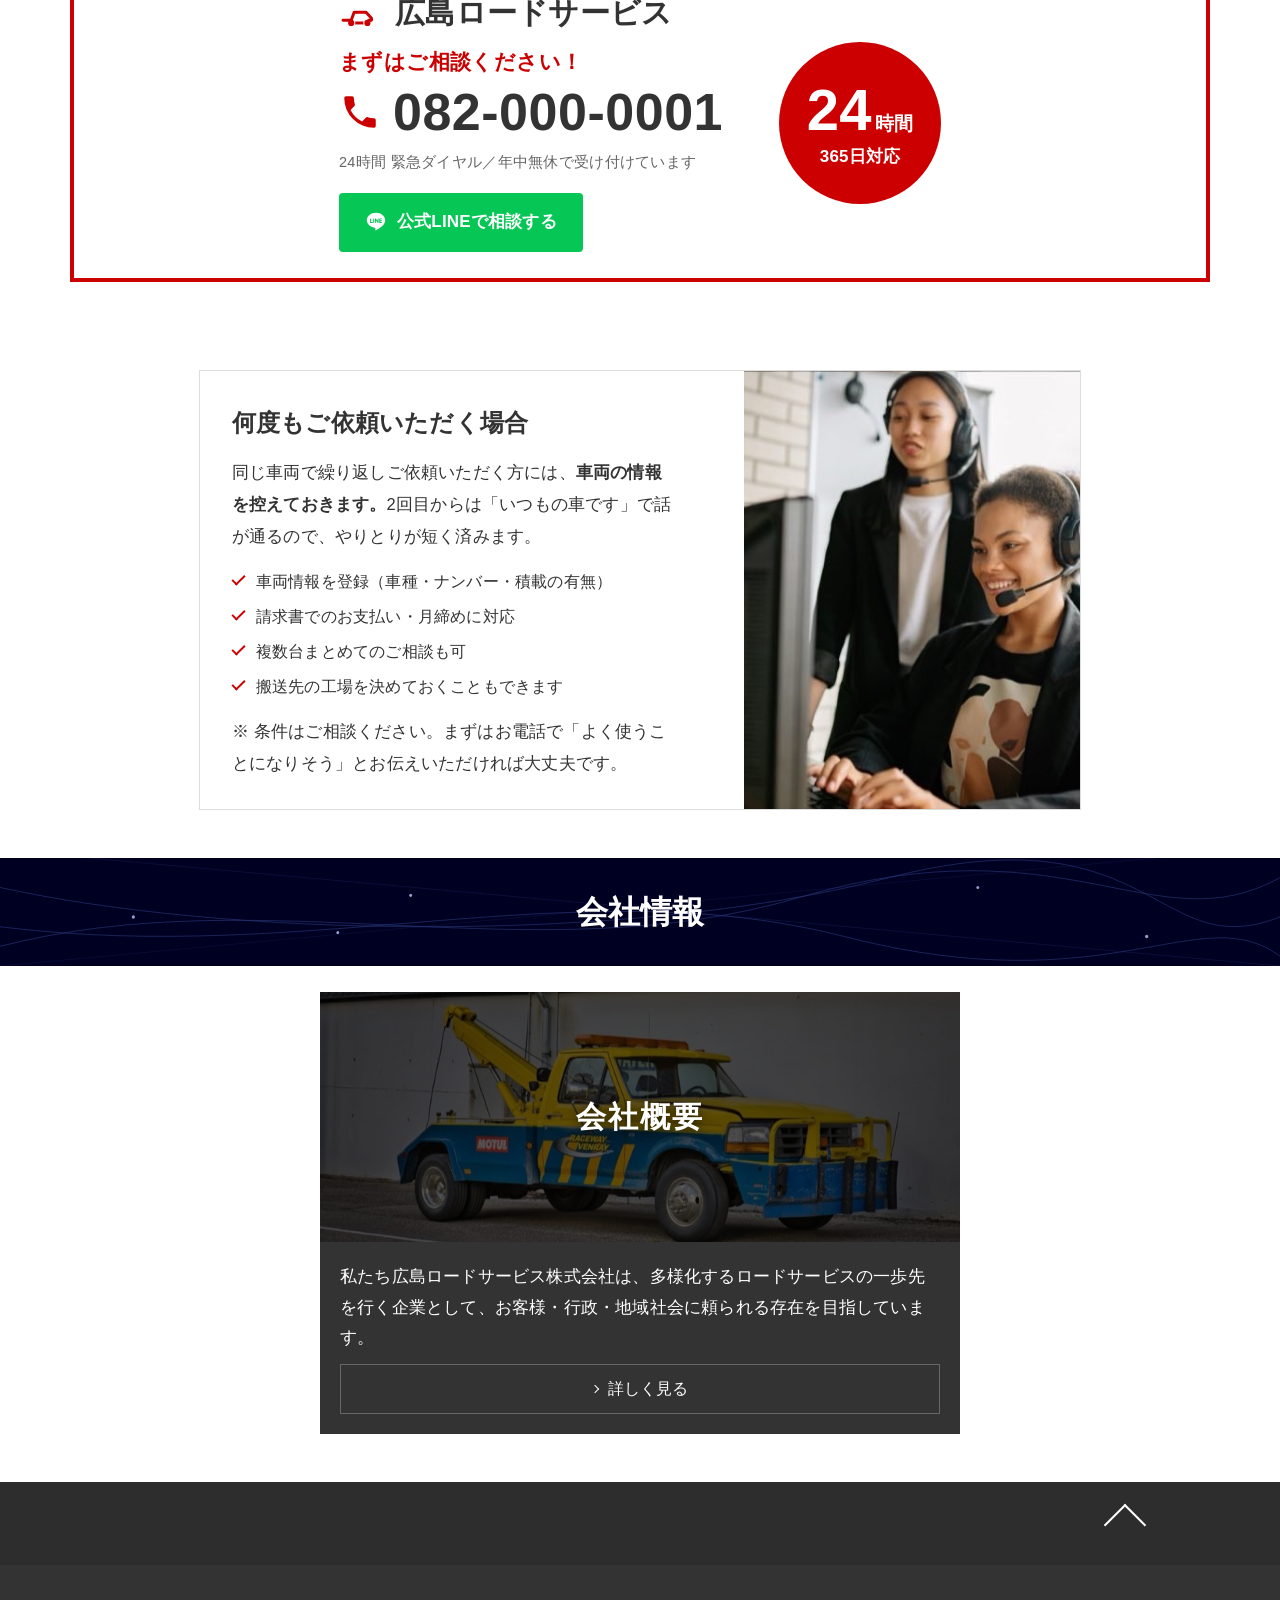
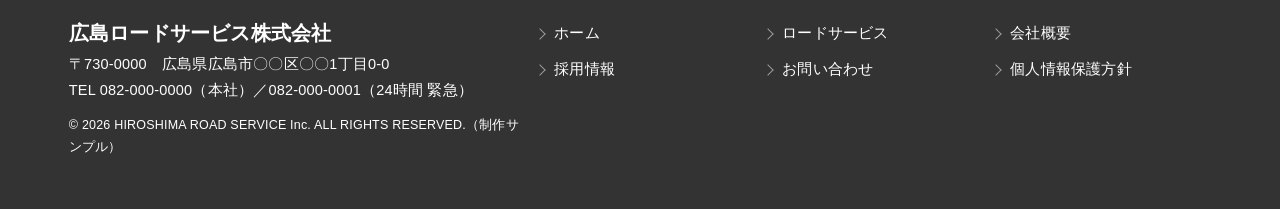
==== commit 059ee018: "対応エリアの地図を実際の広島県の形に描き直し＋スクロールで点灯（D案・2026-10-22） - 手描きの地図では福山市が円の外にあった（誤り）→ 実際の県の輪郭に差し替え - 赤い円を廃止。対応9市" ====
--- a/index.html
+++ b/index.html
@@ -232,7 +232,7 @@
         <li>安芸郡（府中町・海田町・熊野町・坂町）</li><li>安芸高田市</li><li>大竹市</li><li>竹原市</li><li>福山市</li><li>その他 周辺地域</li>
       </ul>
     </div>
-    <div class="area__map"><img src="assets/img/map.svg" alt="ロードサービス出動エリアの地図" width="540" height="466"></div>
+    <div class="area__map js-inview"><svg class="areamap" viewBox="0 0 640 430" role="img" aria-label="対応エリアの地図"><rect class="sea" width="640" height="430"/><polygon class="land" points="116.6,233.7 123.2,236.8 129.1,253.3 125.9,282.7 130.2,282.1 136.4,292.2 142.0,290.6 146.7,322.9 163.5,325.7 160.9,333.9 177.9,332.1 193.8,361.8 210.7,366.0 239.0,400.0 262.8,400.0 268.2,384.3 275.5,377.5 304.4,361.8 317.5,362.0 328.5,379.3 334.8,375.7 351.7,353.5 345.8,335.4 363.3,332.8 375.6,300.2 391.7,298.9 407.5,320.4 416.5,317.5 427.7,302.8 439.2,310.8 451.1,297.2 466.4,294.9 482.9,303.0 488.6,314.7 503.6,324.0 515.7,324.5 523.4,301.0 516.7,289.2 520.2,281.0 510.4,250.1 509.1,215.1 491.7,193.7 497.2,176.0 491.4,173.2 484.6,155.3 490.2,129.8 478.4,120.8 467.1,100.2 471.0,86.1 467.7,79.7 474.5,62.7 454.4,37.9 424.5,42.8 411.7,35.7 394.4,41.6 382.3,30.3 371.1,39.1 349.5,30.0 337.0,43.7 339.4,48.8 313.9,72.6 315.2,78.3 297.3,81.5 283.0,97.1 301.7,104.9 304.4,114.9 301.0,118.1 295.9,115.1 290.8,121.8 277.6,118.0 256.3,134.3 233.0,132.4 228.1,125.5 216.9,139.6 210.7,132.3 199.6,136.0 195.1,132.1 189.4,140.6 183.9,133.0 174.0,130.4 168.4,149.7 142.9,163.8 151.6,172.2 138.9,196.2 141.4,206.1 129.9,221.5 121.1,223.9 116.6,233.7"/><text class="hd" x="18" y="26">広島県</text><text class="cr" x="632" y="423" text-anchor="end">地図データ © OpenStreetMap contributors</text><g class="pin" style="--i:0"><circle class="rp" cx="168.3" cy="322.5" r="5.4"/><circle class="dt" cx="168.3" cy="322.5" r="5.4"/><text class="lb" x="158.3" y="326.5" text-anchor="end">大竹市</text></g><g class="pin" style="--i:1"><circle class="rp" cx="198.9" cy="285.5" r="5.4"/><circle class="dt" cx="198.9" cy="285.5" r="5.4"/><text class="lb" x="188.9" y="289.5" text-anchor="end">廿日市市</text></g><g class="pin" style="--i:2"><circle class="rp" cx="234.3" cy="273.0" r="7.5"/><circle class="dt" cx="234.3" cy="273.0" r="7.5"/><text class="lb lbb" x="234.3" y="259.0" text-anchor="middle">広島市</text></g><g class="pin" style="--i:3"><circle class="rp" cx="251.3" cy="275.4" r="5.4"/><circle class="dt" cx="251.3" cy="275.4" r="5.4"/><text class="lb" x="262.3" y="287.4" text-anchor="start">安芸郡</text></g><g class="pin" style="--i:4"><circle class="rp" cx="264.1" cy="318.8" r="5.4"/><circle class="dt" cx="264.1" cy="318.8" r="5.4"/><text class="lb" x="264.1" y="338.8" text-anchor="middle">呉市</text></g><g class="pin" style="--i:5"><circle class="rp" cx="313.3" cy="258.8" r="5.4"/><circle class="dt" cx="313.3" cy="258.8" r="5.4"/><text class="lb" x="317.3" y="245.8" text-anchor="middle">東広島市</text></g><g class="pin" style="--i:6"><circle class="rp" cx="361.8" cy="287.5" r="5.4"/><circle class="dt" cx="361.8" cy="287.5" r="5.4"/><text class="lb" x="367.8" y="307.5" text-anchor="middle">竹原市</text></g><g class="pin" style="--i:7"><circle class="rp" cx="302.8" cy="177.0" r="5.4"/><circle class="dt" cx="302.8" cy="177.0" r="5.4"/><text class="lb" x="302.8" y="164.0" text-anchor="middle">安芸高田市</text></g><g class="pin" style="--i:8"><circle class="rp" cx="485.7" cy="238.9" r="5.4"/><circle class="dt" cx="485.7" cy="238.9" r="5.4"/><text class="lb" x="497.7" y="243.9" text-anchor="start">福山市</text></g></svg></div>
   </div>
 </section><section class="ttl"><div class="wrap"><div class="ttl__box"><span>ご依頼から解決までの4ステップ</span></div></div></section>
 <section class="sec sec--w">
--- a/assets/css/common.css
+++ b/assets/css/common.css
@@ -376,8 +376,8 @@
 .area__list{ display:flex; flex-wrap:wrap; gap:8px 10px; }
 .area__list li{ font-size:15.5px; background:#fff; border:1px solid #ddd; padding:7px 15px; line-height:1.5; }
 .area__list li.main{ background:var(--dark); color:#fff; border-color:var(--dark); font-weight:700; }
-.area__map{ width:54%; max-width:500px; margin-left:auto; }
-.area__map img{ width:100%; border:1px solid #ddd; }
+.area__map{ width:56%; max-width:560px; margin-left:auto; }
+.area__map img,.area__map .areamap{ width:100%; border:1px solid #ddd; }
 
 .trb__ph{ height:260px; margin-bottom:26px; position:relative; overflow:hidden; box-shadow:inset 0 0 0 2000px rgba(0,0,0,.62); }
 .trb__tx{ position:absolute; inset:0; z-index:2; display:flex; flex-direction:column; align-items:center; justify-content:center; text-align:center; padding:0 20px; color:#fff; }
@@ -390,6 +390,31 @@
   .sp-br{ display:inline; }
 }
 @media (max-width:560px){ .trb__ph{ height:210px; } .trb__tx p{ font-size:15.5px; } .trb__sub{ font-size:12.5px !important; } }
+
+/* ---- 対応エリアの地図（スクロールで点灯） ---- */
+.areamap{ width:100%; height:auto; display:block; }
+.areamap .sea{ fill:#e7eef5; }
+.areamap .land{ fill:#f6f4f1; stroke:#bdb7af; stroke-width:1.4; stroke-linejoin:round; }
+.areamap .lb{ font:700 16px "Hiragino Sans","Noto Sans JP",sans-serif; fill:#1d1d1d; paint-order:stroke; stroke:#fff; stroke-width:3.4; }
+.areamap .lbb{ font-size:20px; }
+.areamap .dt{ fill:var(--red); }
+.areamap .rp{ fill:var(--red); opacity:.28; }
+.areamap .hd{ font:700 16px "Hiragino Sans",sans-serif; fill:#8a8378; letter-spacing:.12em; }
+.areamap .cr{ font:400 9.5px sans-serif; fill:#9a948c; }
+.areamap .pin .dt,.areamap .pin .rp{ transform-box:fill-box; transform-origin:center; }
+.anim .areamap .pin .dt{ transform:scale(0); }
+.anim .areamap .pin .rp{ opacity:0; }
+.anim .areamap .pin .lb{ opacity:0; }
+.area__map.is-in .areamap .pin .dt{ animation:mapPop .5s cubic-bezier(.2,1.5,.4,1) both; animation-delay:calc(var(--i)*.1s); }
+.area__map.is-in .areamap .pin .lb{ animation:mapFade .45s ease both; animation-delay:calc(var(--i)*.1s + .14s); }
+.area__map.is-in .areamap .pin .rp{ animation:mapRipple 1.5s ease-out both; animation-delay:calc(var(--i)*.1s + .18s); }
+@keyframes mapPop{ from{ transform:scale(0) } to{ transform:scale(1) } }
+@keyframes mapFade{ from{ opacity:0 } to{ opacity:1 } }
+@keyframes mapRipple{ 0%{ transform:scale(1); opacity:.35 } 100%{ transform:scale(3.4); opacity:0 } }
+@media (prefers-reduced-motion: reduce){
+  .anim .areamap .pin .dt{ transform:none; } .anim .areamap .pin .rp{ opacity:.28; } .anim .areamap .pin .lb{ opacity:1; }
+  .area__map.is-in .areamap .pin .dt,.area__map.is-in .areamap .pin .lb,.area__map.is-in .areamap .pin .rp{ animation:none; }
+}
 
 /* ---- ご依頼の流れ ---- */
 .flow{ display:flex; gap:20px; }
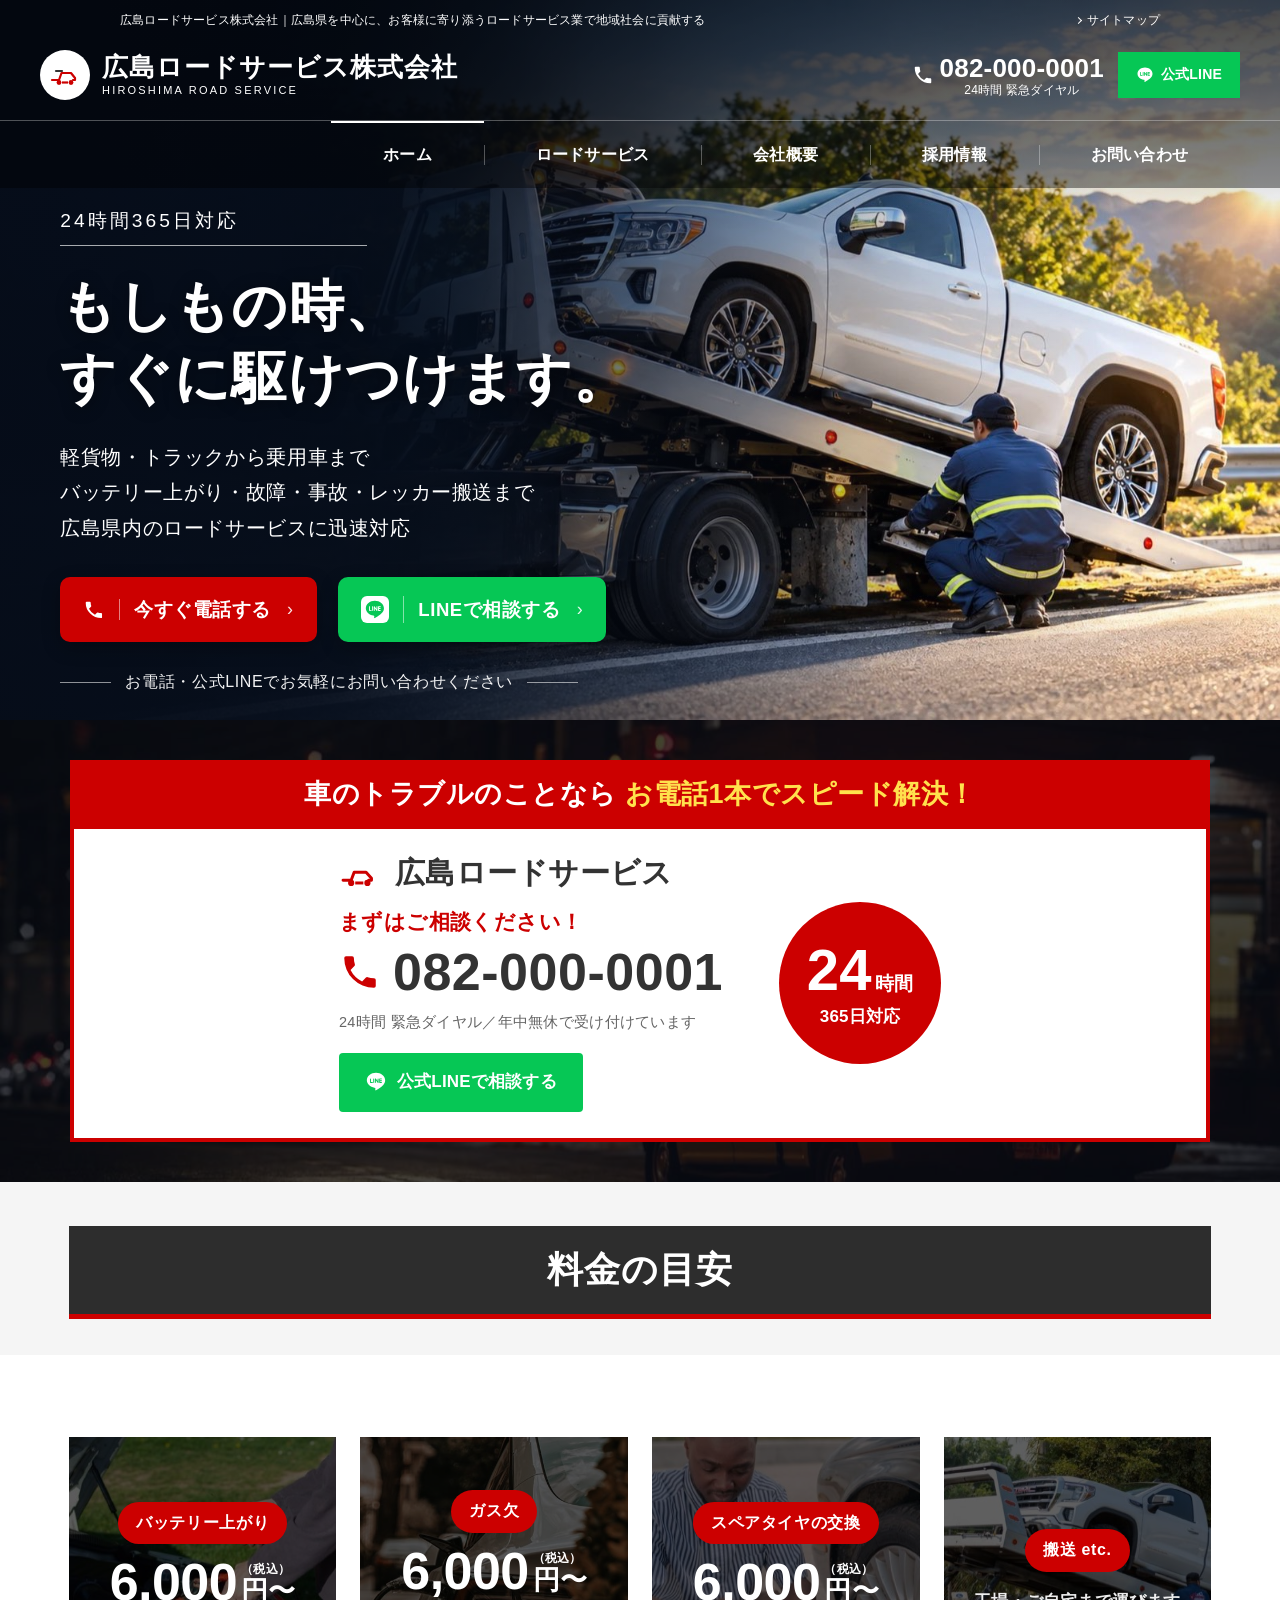
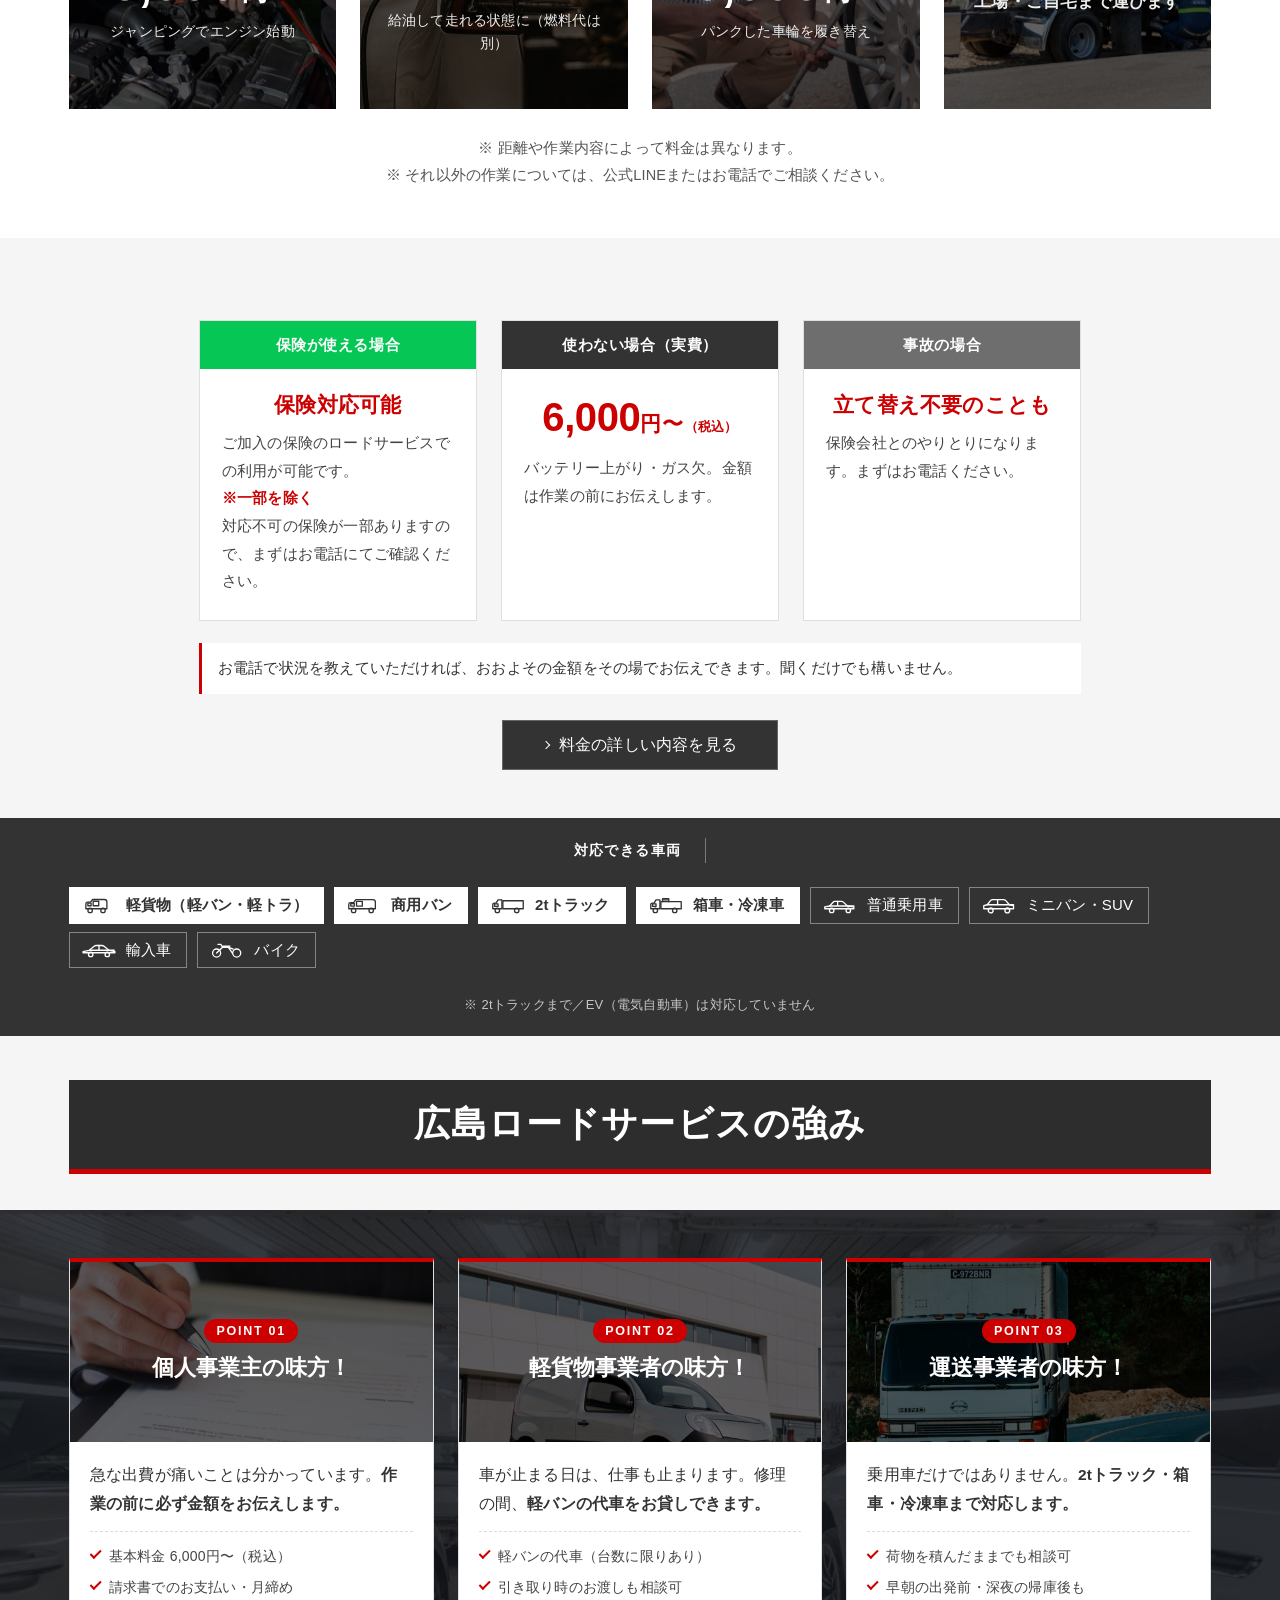
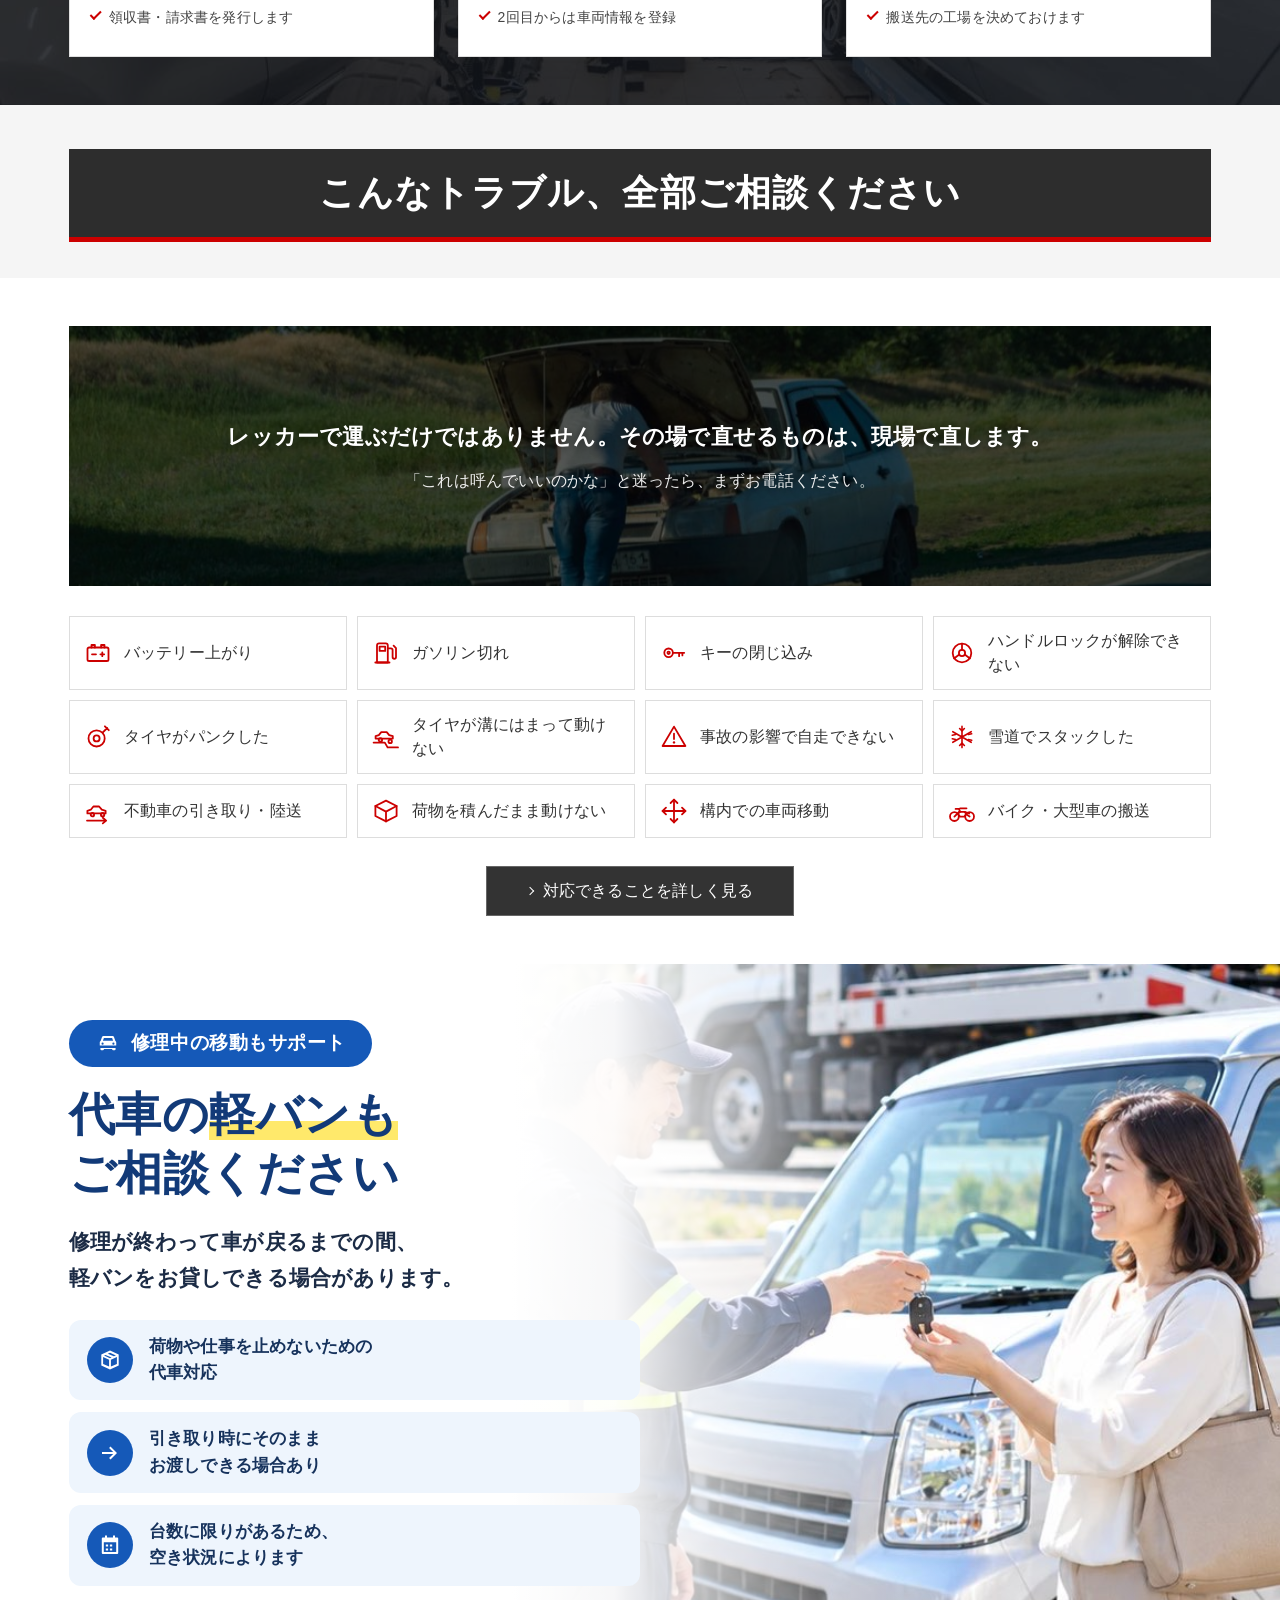
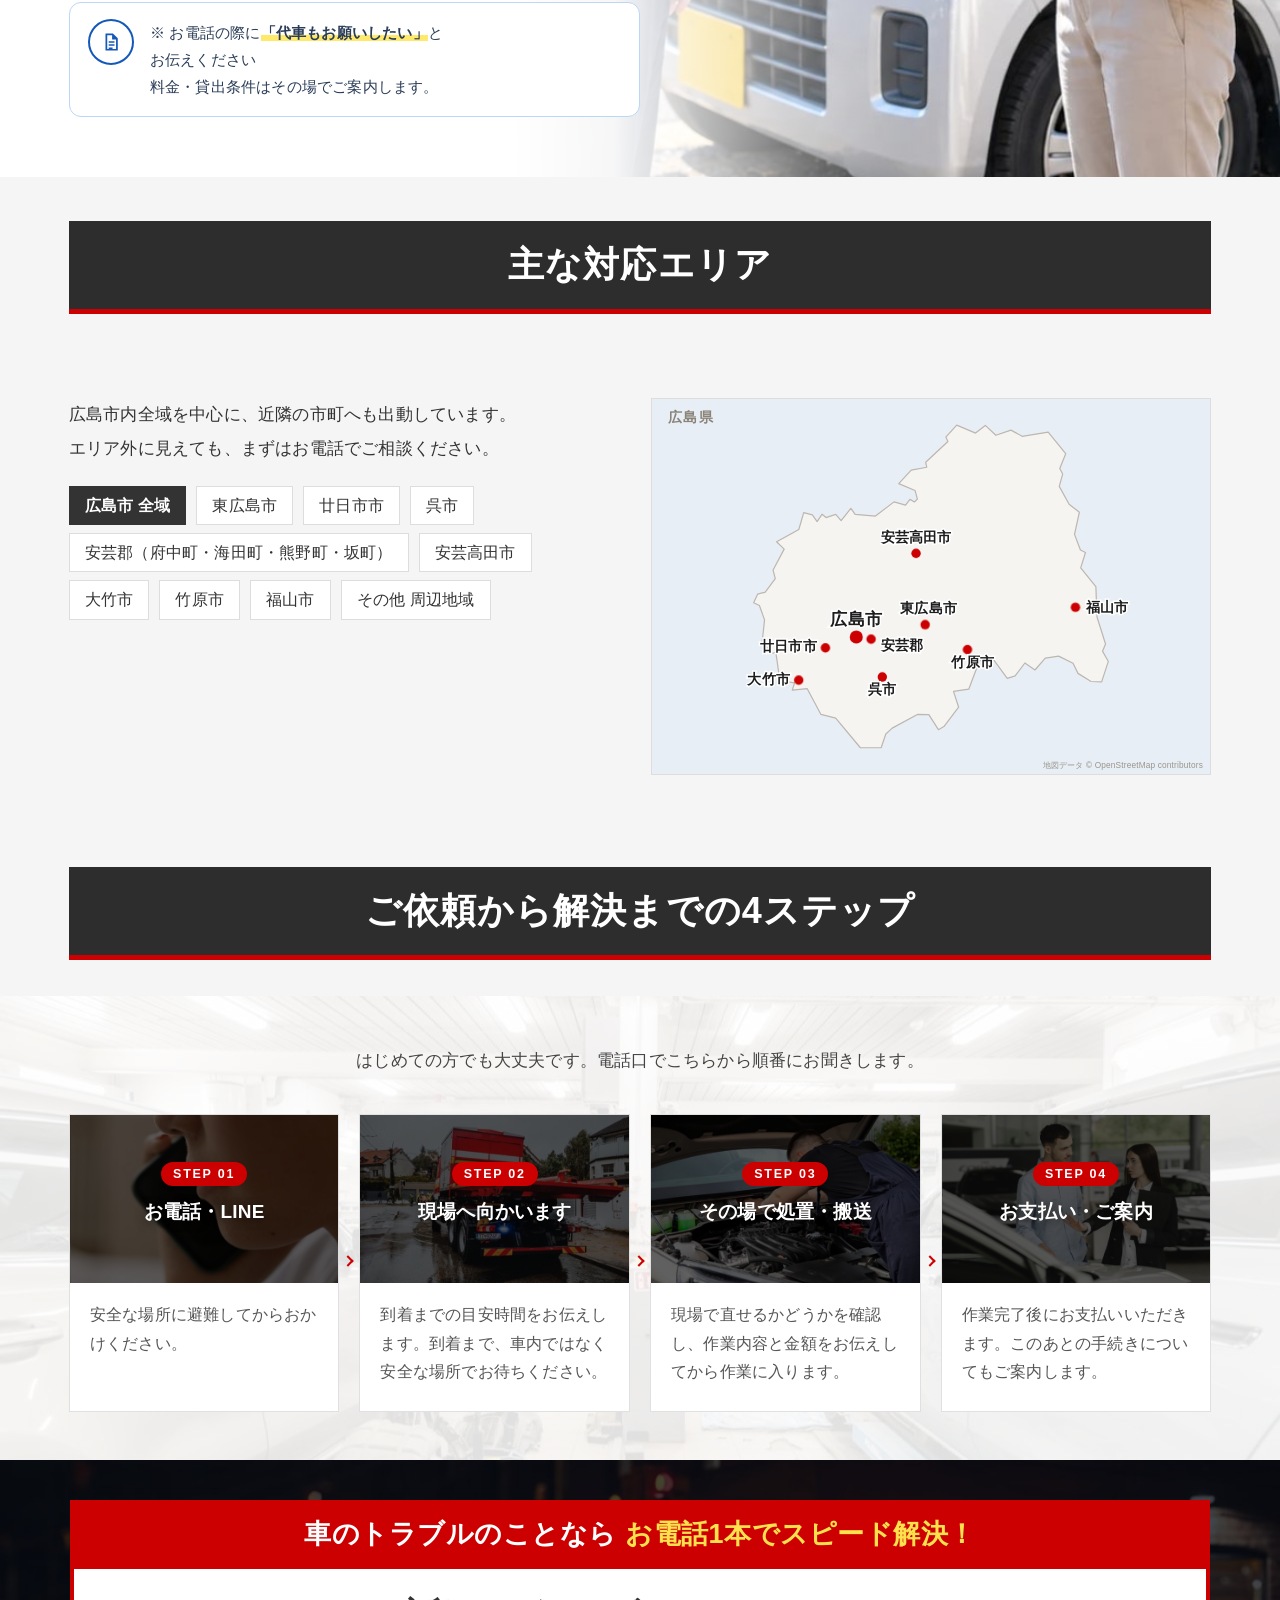
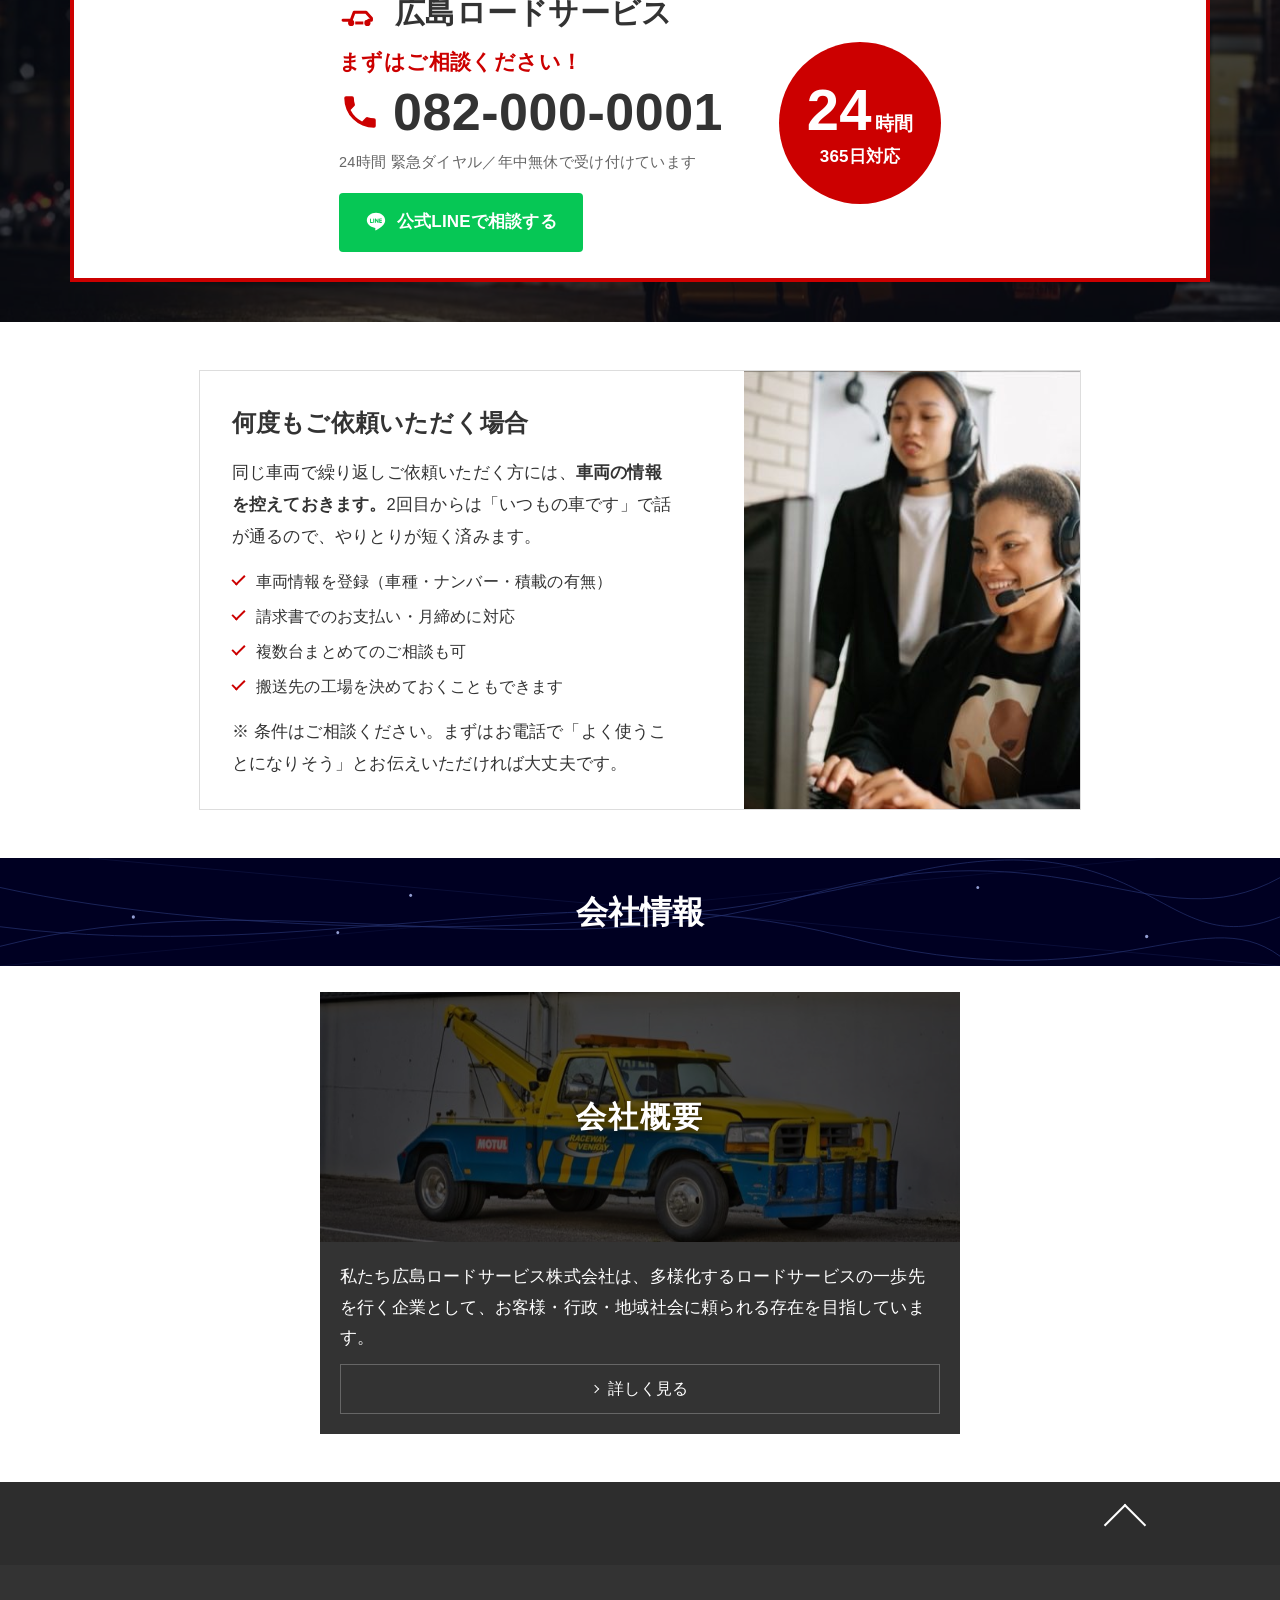
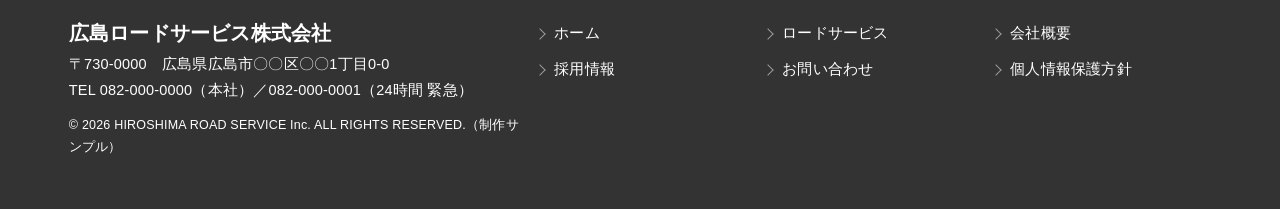
==== commit 91f9351c: "白が多すぎたので背景に写真を敷いた（2026-10-22 源斗さん指示） - 緊急CTA（全5ページ）＝夜の街の写真＋黒76% - 強みPOINT＝整備工場の写真＋黒85% - 4ステップ＝同じ写真を" ====
--- a/index.html
+++ b/index.html
@@ -101,7 +101,7 @@
   </div>
 </section>
 
-<section class="sec pt0">
+<section class="sec pt0 sec--paper">
   <div class="wrap" style="max-width:940px">
     <ul class="fee3">
       <li class="fee3__i fee3__i--a">
@@ -141,7 +141,7 @@
     <p class="cars__note">※ 2tトラックまで／EV（電気自動車）は対応していません</p>
   </div>
 </section><section class="ttl"><div class="wrap"><div class="ttl__box"><span>広島ロードサービスの強み</span></div></div></section>
-<section class="sec sec--w">
+<section class="sec sec--bg">
   <div class="wrap">
     <ul class="pts">
       <li class="pt">
@@ -235,7 +235,7 @@
     <div class="area__map js-inview"><svg class="areamap" viewBox="0 0 640 430" role="img" aria-label="対応エリアの地図"><rect class="sea" width="640" height="430"/><polygon class="land" points="116.6,233.7 123.2,236.8 129.1,253.3 125.9,282.7 130.2,282.1 136.4,292.2 142.0,290.6 146.7,322.9 163.5,325.7 160.9,333.9 177.9,332.1 193.8,361.8 210.7,366.0 239.0,400.0 262.8,400.0 268.2,384.3 275.5,377.5 304.4,361.8 317.5,362.0 328.5,379.3 334.8,375.7 351.7,353.5 345.8,335.4 363.3,332.8 375.6,300.2 391.7,298.9 407.5,320.4 416.5,317.5 427.7,302.8 439.2,310.8 451.1,297.2 466.4,294.9 482.9,303.0 488.6,314.7 503.6,324.0 515.7,324.5 523.4,301.0 516.7,289.2 520.2,281.0 510.4,250.1 509.1,215.1 491.7,193.7 497.2,176.0 491.4,173.2 484.6,155.3 490.2,129.8 478.4,120.8 467.1,100.2 471.0,86.1 467.7,79.7 474.5,62.7 454.4,37.9 424.5,42.8 411.7,35.7 394.4,41.6 382.3,30.3 371.1,39.1 349.5,30.0 337.0,43.7 339.4,48.8 313.9,72.6 315.2,78.3 297.3,81.5 283.0,97.1 301.7,104.9 304.4,114.9 301.0,118.1 295.9,115.1 290.8,121.8 277.6,118.0 256.3,134.3 233.0,132.4 228.1,125.5 216.9,139.6 210.7,132.3 199.6,136.0 195.1,132.1 189.4,140.6 183.9,133.0 174.0,130.4 168.4,149.7 142.9,163.8 151.6,172.2 138.9,196.2 141.4,206.1 129.9,221.5 121.1,223.9 116.6,233.7"/><text class="hd" x="18" y="26">広島県</text><text class="cr" x="632" y="423" text-anchor="end">地図データ © OpenStreetMap contributors</text><g class="pin" style="--i:0"><circle class="rp" cx="168.3" cy="322.5" r="5.4"/><circle class="dt" cx="168.3" cy="322.5" r="5.4"/><text class="lb" x="158.3" y="326.5" text-anchor="end">大竹市</text></g><g class="pin" style="--i:1"><circle class="rp" cx="198.9" cy="285.5" r="5.4"/><circle class="dt" cx="198.9" cy="285.5" r="5.4"/><text class="lb" x="188.9" y="289.5" text-anchor="end">廿日市市</text></g><g class="pin" style="--i:2"><circle class="rp" cx="234.3" cy="273.0" r="7.5"/><circle class="dt" cx="234.3" cy="273.0" r="7.5"/><text class="lb lbb" x="234.3" y="259.0" text-anchor="middle">広島市</text></g><g class="pin" style="--i:3"><circle class="rp" cx="251.3" cy="275.4" r="5.4"/><circle class="dt" cx="251.3" cy="275.4" r="5.4"/><text class="lb" x="262.3" y="287.4" text-anchor="start">安芸郡</text></g><g class="pin" style="--i:4"><circle class="rp" cx="264.1" cy="318.8" r="5.4"/><circle class="dt" cx="264.1" cy="318.8" r="5.4"/><text class="lb" x="264.1" y="338.8" text-anchor="middle">呉市</text></g><g class="pin" style="--i:5"><circle class="rp" cx="313.3" cy="258.8" r="5.4"/><circle class="dt" cx="313.3" cy="258.8" r="5.4"/><text class="lb" x="317.3" y="245.8" text-anchor="middle">東広島市</text></g><g class="pin" style="--i:6"><circle class="rp" cx="361.8" cy="287.5" r="5.4"/><circle class="dt" cx="361.8" cy="287.5" r="5.4"/><text class="lb" x="367.8" y="307.5" text-anchor="middle">竹原市</text></g><g class="pin" style="--i:7"><circle class="rp" cx="302.8" cy="177.0" r="5.4"/><circle class="dt" cx="302.8" cy="177.0" r="5.4"/><text class="lb" x="302.8" y="164.0" text-anchor="middle">安芸高田市</text></g><g class="pin" style="--i:8"><circle class="rp" cx="485.7" cy="238.9" r="5.4"/><circle class="dt" cx="485.7" cy="238.9" r="5.4"/><text class="lb" x="497.7" y="243.9" text-anchor="start">福山市</text></g></svg></div>
   </div>
 </section><section class="ttl"><div class="wrap"><div class="ttl__box"><span>ご依頼から解決までの4ステップ</span></div></div></section>
-<section class="sec sec--w">
+<section class="sec sec--bgl">
   <div class="wrap">
     <p class="lead-c">はじめての方でも大丈夫です。電話口でこちらから順番にお聞きします。</p>
     <ul class="flow">
--- a/assets/css/common.css
+++ b/assets/css/common.css
@@ -607,6 +607,18 @@
 }
 @media (max-width:420px){ .lend2__h{ font-size:25px; } .lend2__list p{ font-size:13.5px; } }
 
+/* ---- 背景に写真を敷くセクション ---- */
+.cta{ position:relative; background:#0b1220 url(../img/bg_night.jpg) center 32%/cover no-repeat; }
+.cta::before{ content:""; position:absolute; inset:0; background:rgba(8,12,20,.76); }
+.cta__wrap{ position:relative; z-index:1; }
+.sec--bg{ position:relative; background:#2a2e33 url(../img/bg_garage.jpg) center/cover no-repeat; }
+.sec--bg::before{ content:""; position:absolute; inset:0; background:rgba(18,22,28,.85); }
+.sec--bg>.wrap{ position:relative; z-index:1; }
+.sec--bgl{ position:relative; background:#fff url(../img/bg_garage.jpg) center/cover no-repeat; }
+.sec--bgl::before{ content:""; position:absolute; inset:0; background:rgba(255,255,255,.88); }
+.sec--bgl>.wrap{ position:relative; z-index:1; }
+.sec--paper{ background:var(--paper); }
+
 /* ---- 強み（POINT 01〜03・写真つき3列） ---- */
 .pts{ display:flex; gap:24px; align-items:stretch; }
 .pt{ width:33.333%; background:#fff; border:1px solid #e0e0e0; border-top:4px solid var(--red); display:flex; flex-direction:column; }
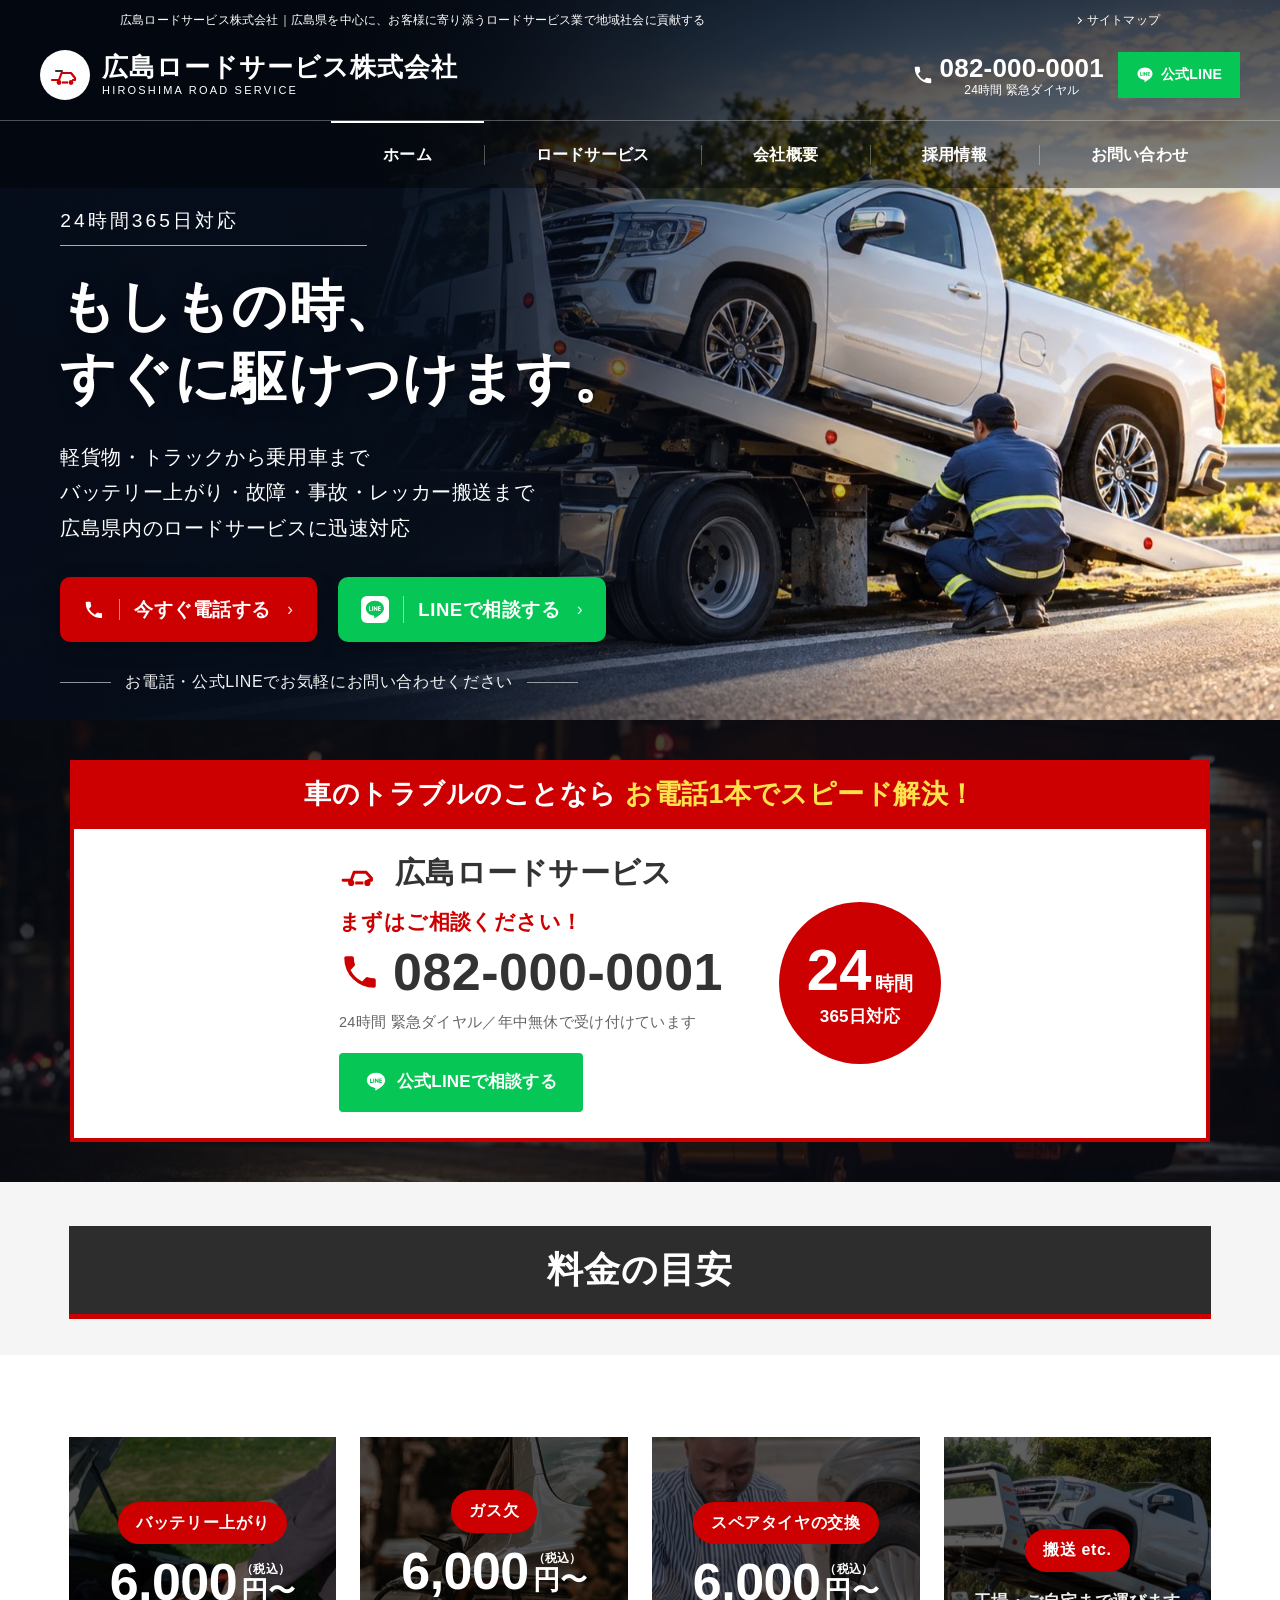
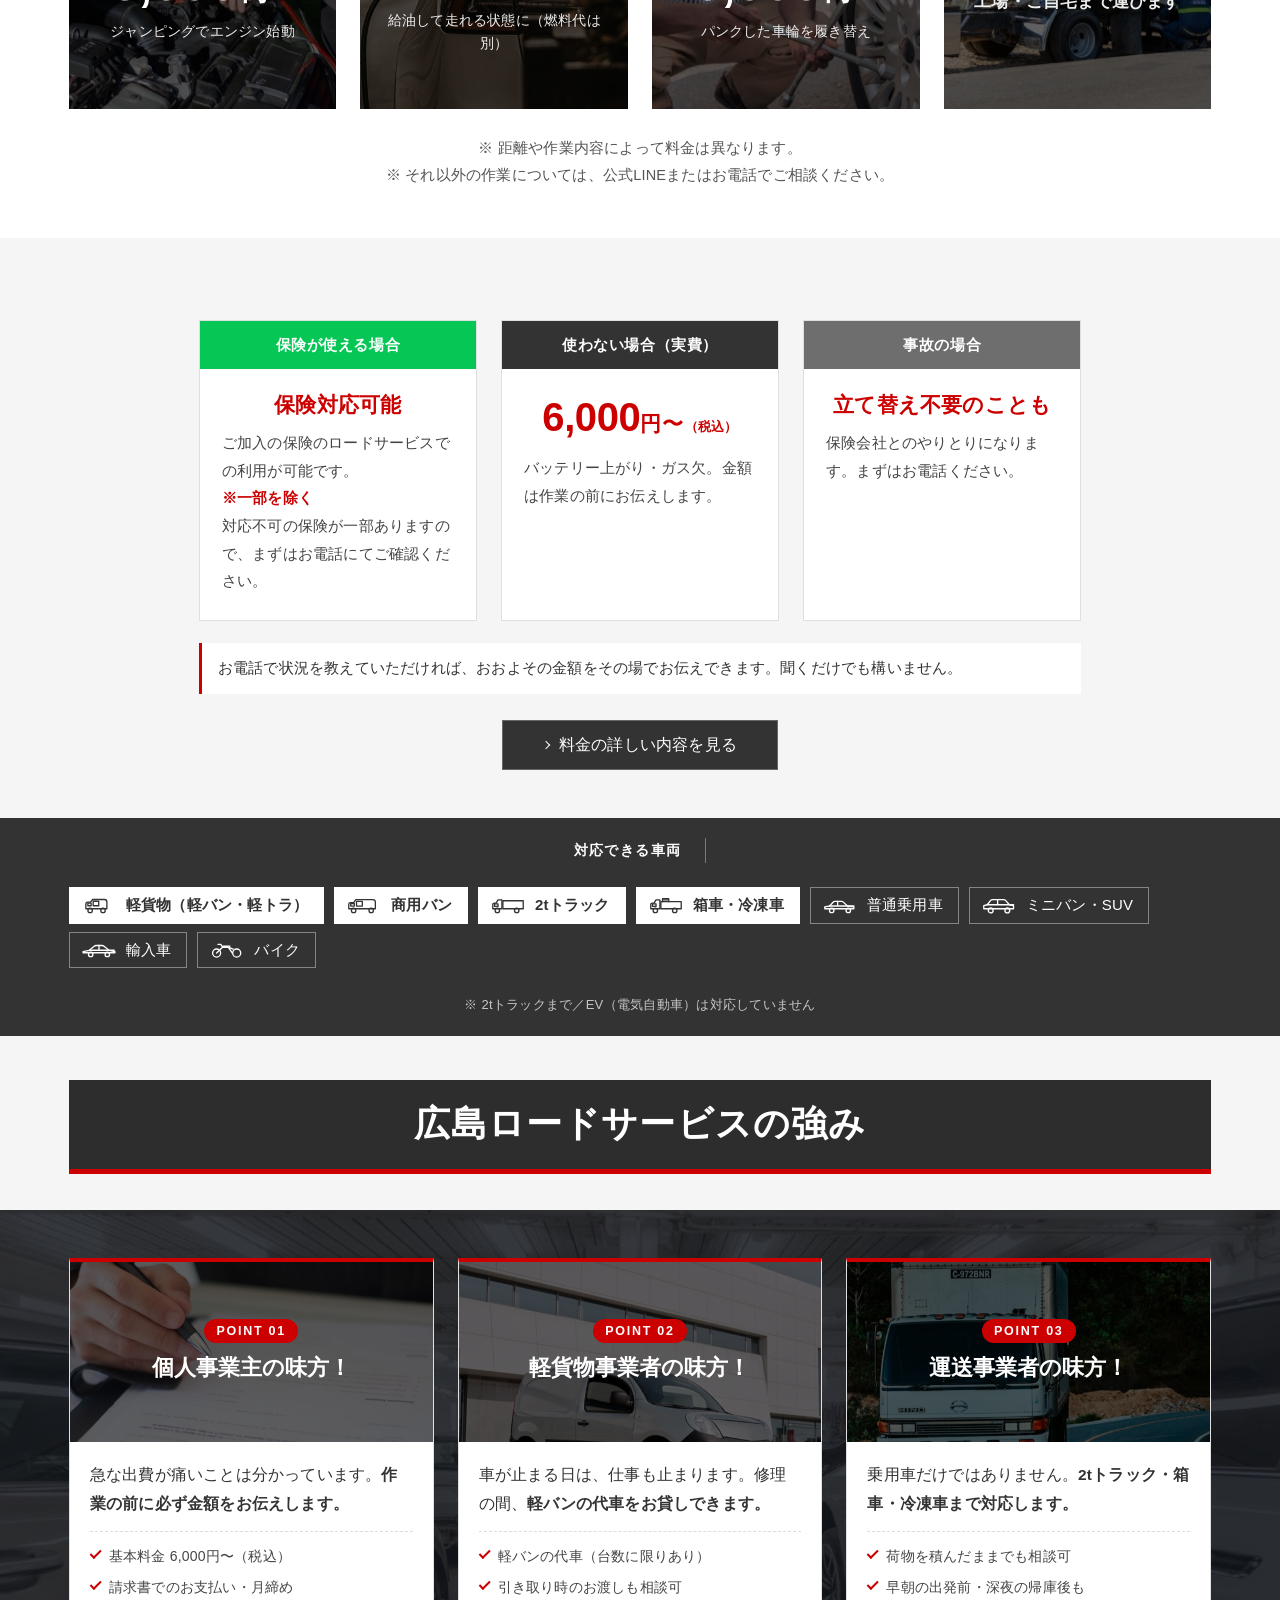
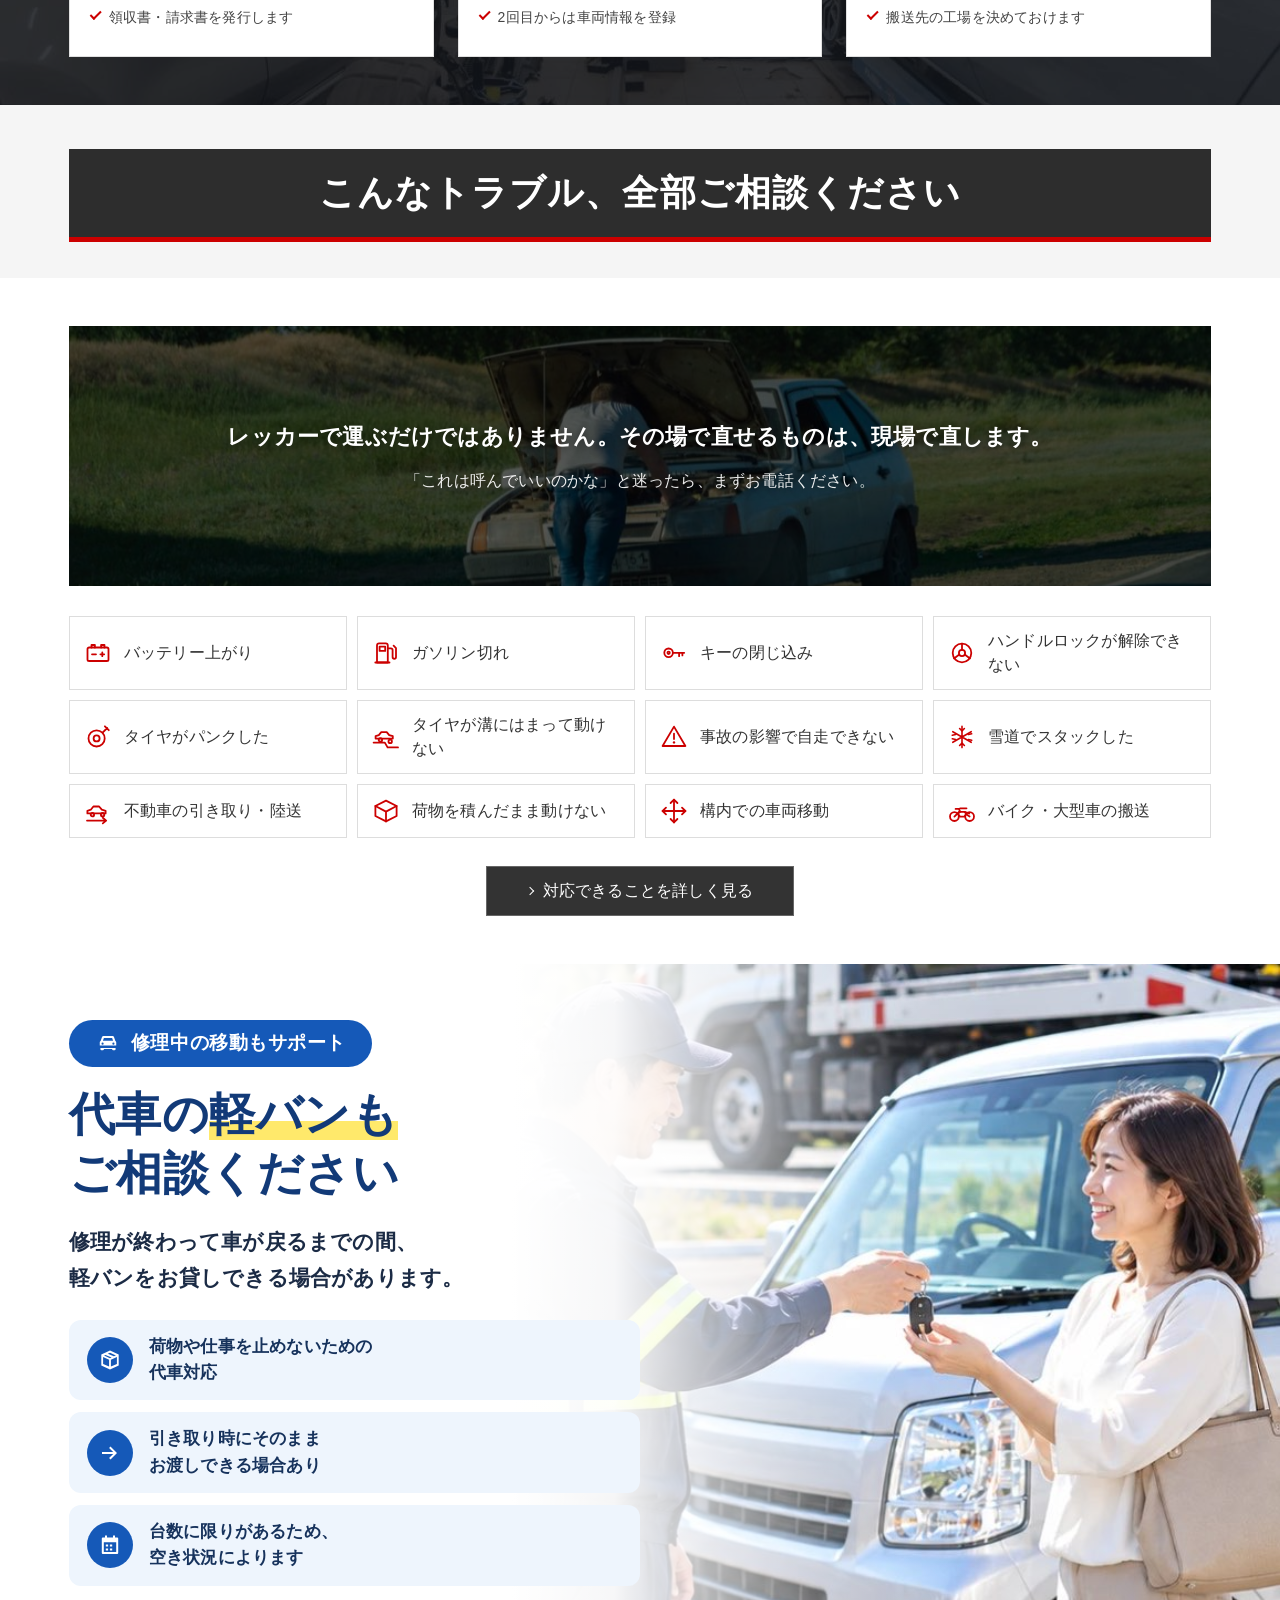
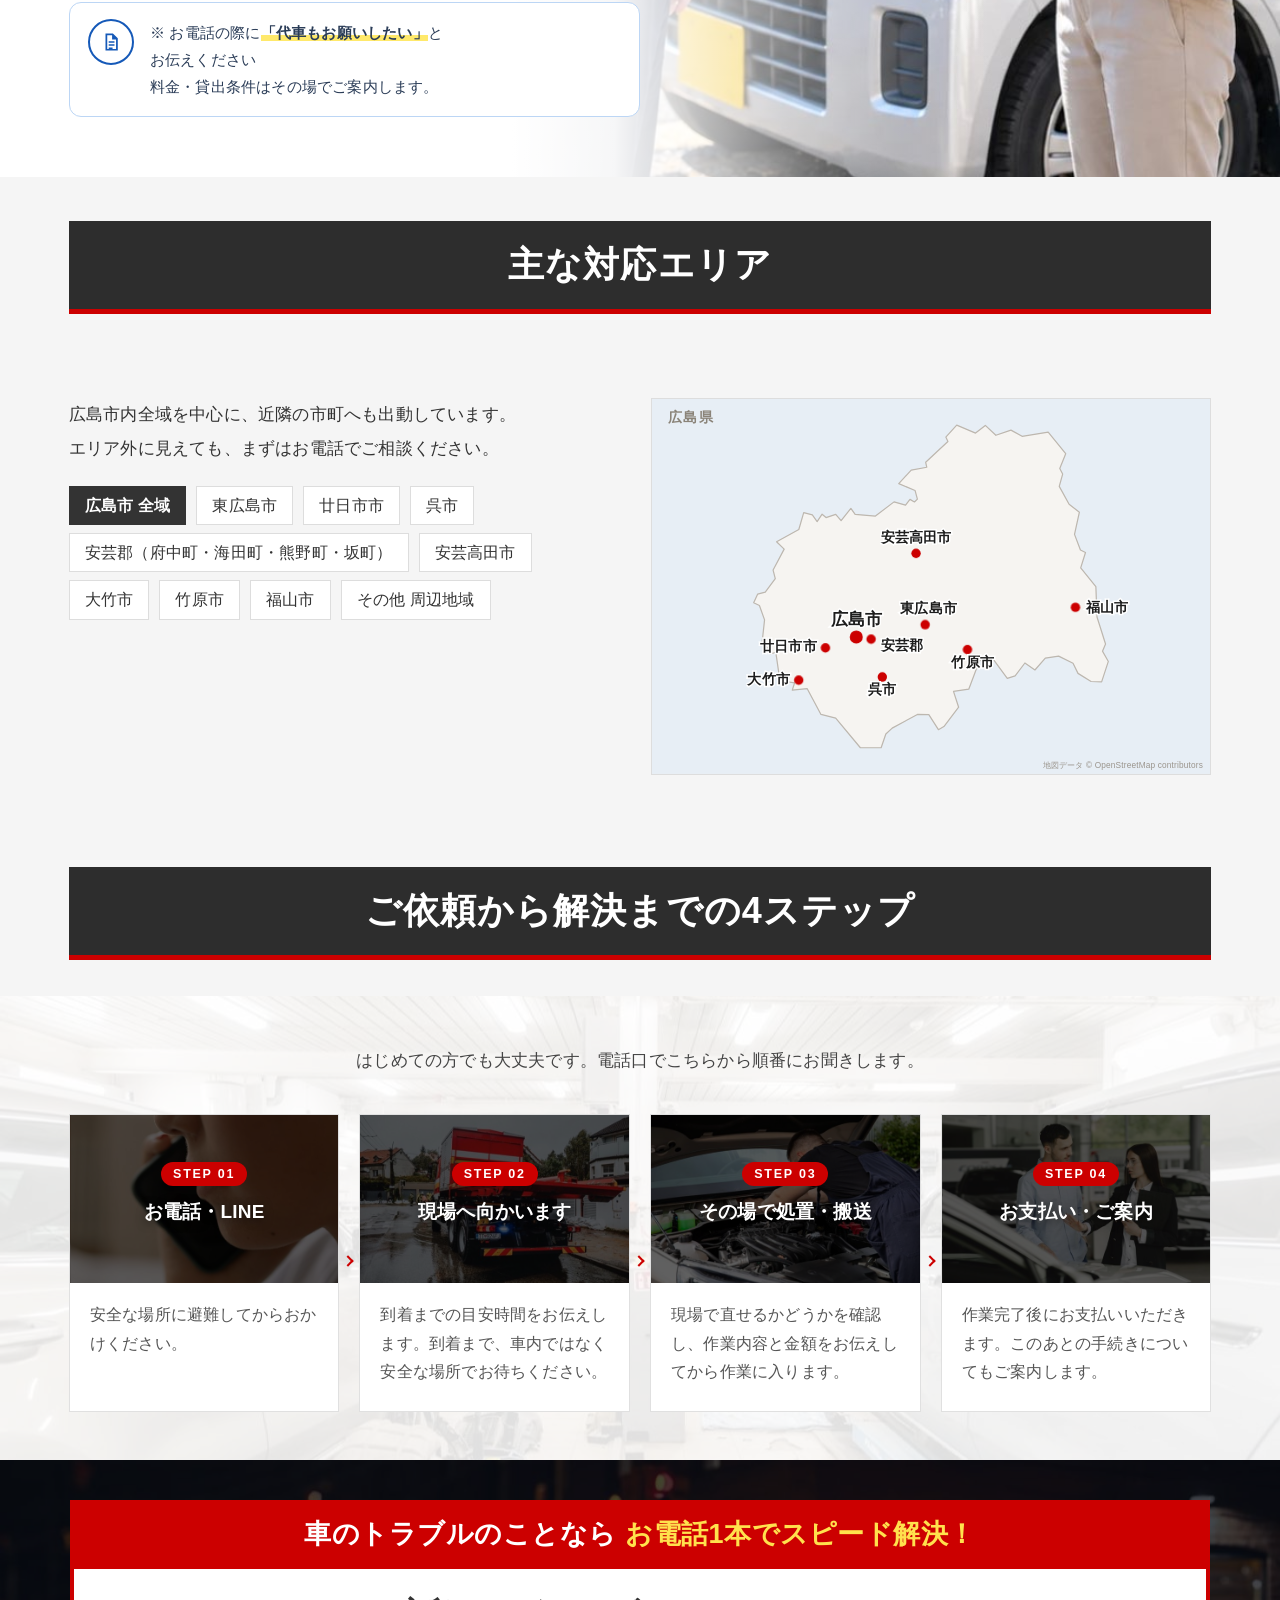
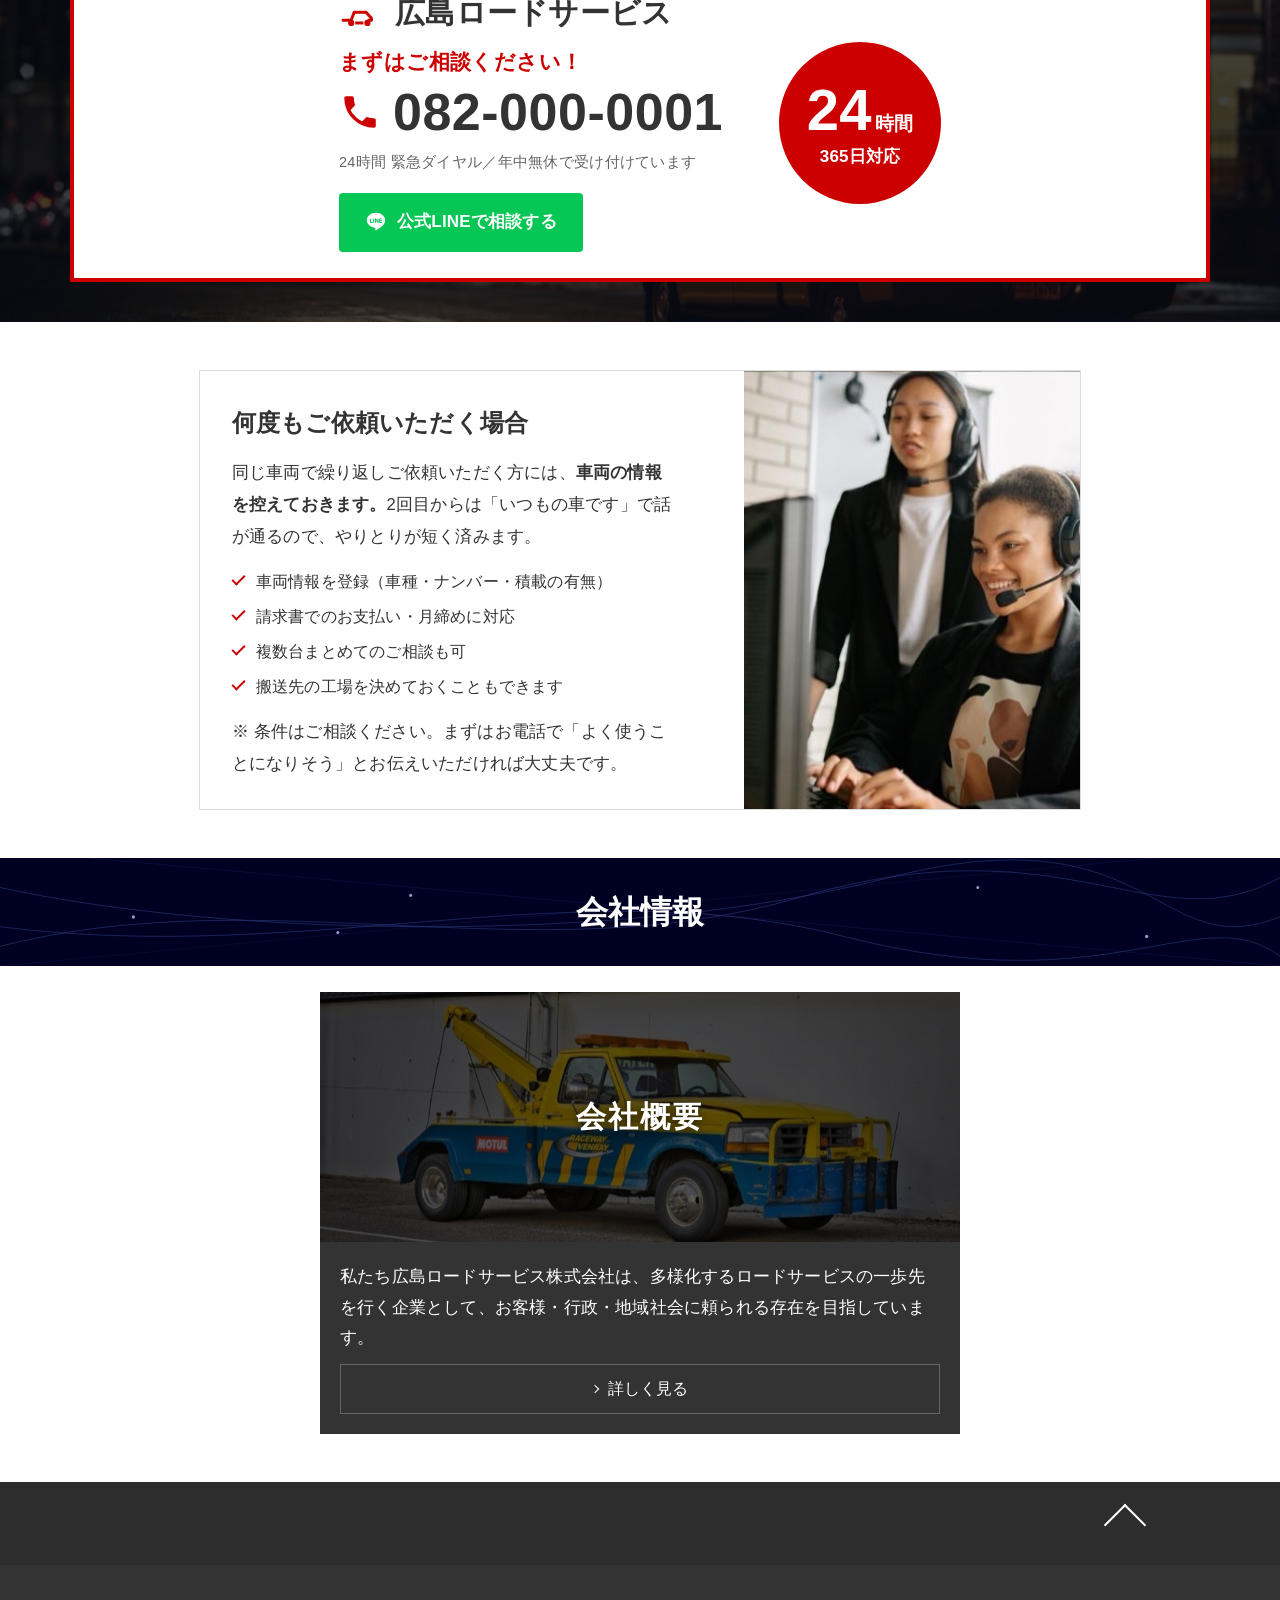
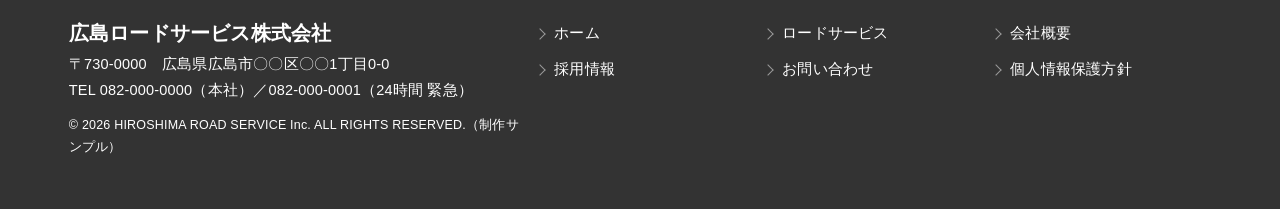
==== commit a8c876af: "スクロールでふわっと出す（H案・2026-10-22 源斗さん指示） - 対象40か所（見出し帯・カード・一覧・CTAなど）。0.55秒・下から18px・カードは0.07秒ずつずらす - 読み込み時に" ====
--- a/index.html
+++ b/index.html
@@ -232,7 +232,7 @@
         <li>安芸郡（府中町・海田町・熊野町・坂町）</li><li>安芸高田市</li><li>大竹市</li><li>竹原市</li><li>福山市</li><li>その他 周辺地域</li>
       </ul>
     </div>
-    <div class="area__map js-inview"><svg class="areamap" viewBox="0 0 640 430" role="img" aria-label="対応エリアの地図"><rect class="sea" width="640" height="430"/><polygon class="land" points="116.6,233.7 123.2,236.8 129.1,253.3 125.9,282.7 130.2,282.1 136.4,292.2 142.0,290.6 146.7,322.9 163.5,325.7 160.9,333.9 177.9,332.1 193.8,361.8 210.7,366.0 239.0,400.0 262.8,400.0 268.2,384.3 275.5,377.5 304.4,361.8 317.5,362.0 328.5,379.3 334.8,375.7 351.7,353.5 345.8,335.4 363.3,332.8 375.6,300.2 391.7,298.9 407.5,320.4 416.5,317.5 427.7,302.8 439.2,310.8 451.1,297.2 466.4,294.9 482.9,303.0 488.6,314.7 503.6,324.0 515.7,324.5 523.4,301.0 516.7,289.2 520.2,281.0 510.4,250.1 509.1,215.1 491.7,193.7 497.2,176.0 491.4,173.2 484.6,155.3 490.2,129.8 478.4,120.8 467.1,100.2 471.0,86.1 467.7,79.7 474.5,62.7 454.4,37.9 424.5,42.8 411.7,35.7 394.4,41.6 382.3,30.3 371.1,39.1 349.5,30.0 337.0,43.7 339.4,48.8 313.9,72.6 315.2,78.3 297.3,81.5 283.0,97.1 301.7,104.9 304.4,114.9 301.0,118.1 295.9,115.1 290.8,121.8 277.6,118.0 256.3,134.3 233.0,132.4 228.1,125.5 216.9,139.6 210.7,132.3 199.6,136.0 195.1,132.1 189.4,140.6 183.9,133.0 174.0,130.4 168.4,149.7 142.9,163.8 151.6,172.2 138.9,196.2 141.4,206.1 129.9,221.5 121.1,223.9 116.6,233.7"/><text class="hd" x="18" y="26">広島県</text><text class="cr" x="632" y="423" text-anchor="end">地図データ © OpenStreetMap contributors</text><g class="pin" style="--i:0"><circle class="rp" cx="168.3" cy="322.5" r="5.4"/><circle class="dt" cx="168.3" cy="322.5" r="5.4"/><text class="lb" x="158.3" y="326.5" text-anchor="end">大竹市</text></g><g class="pin" style="--i:1"><circle class="rp" cx="198.9" cy="285.5" r="5.4"/><circle class="dt" cx="198.9" cy="285.5" r="5.4"/><text class="lb" x="188.9" y="289.5" text-anchor="end">廿日市市</text></g><g class="pin" style="--i:2"><circle class="rp" cx="234.3" cy="273.0" r="7.5"/><circle class="dt" cx="234.3" cy="273.0" r="7.5"/><text class="lb lbb" x="234.3" y="259.0" text-anchor="middle">広島市</text></g><g class="pin" style="--i:3"><circle class="rp" cx="251.3" cy="275.4" r="5.4"/><circle class="dt" cx="251.3" cy="275.4" r="5.4"/><text class="lb" x="262.3" y="287.4" text-anchor="start">安芸郡</text></g><g class="pin" style="--i:4"><circle class="rp" cx="264.1" cy="318.8" r="5.4"/><circle class="dt" cx="264.1" cy="318.8" r="5.4"/><text class="lb" x="264.1" y="338.8" text-anchor="middle">呉市</text></g><g class="pin" style="--i:5"><circle class="rp" cx="313.3" cy="258.8" r="5.4"/><circle class="dt" cx="313.3" cy="258.8" r="5.4"/><text class="lb" x="317.3" y="245.8" text-anchor="middle">東広島市</text></g><g class="pin" style="--i:6"><circle class="rp" cx="361.8" cy="287.5" r="5.4"/><circle class="dt" cx="361.8" cy="287.5" r="5.4"/><text class="lb" x="367.8" y="307.5" text-anchor="middle">竹原市</text></g><g class="pin" style="--i:7"><circle class="rp" cx="302.8" cy="177.0" r="5.4"/><circle class="dt" cx="302.8" cy="177.0" r="5.4"/><text class="lb" x="302.8" y="164.0" text-anchor="middle">安芸高田市</text></g><g class="pin" style="--i:8"><circle class="rp" cx="485.7" cy="238.9" r="5.4"/><circle class="dt" cx="485.7" cy="238.9" r="5.4"/><text class="lb" x="497.7" y="243.9" text-anchor="start">福山市</text></g></svg></div>
+    <div class="area__map"><svg class="areamap" viewBox="0 0 640 430" role="img" aria-label="対応エリアの地図"><rect class="sea" width="640" height="430"/><polygon class="land" points="116.6,233.7 123.2,236.8 129.1,253.3 125.9,282.7 130.2,282.1 136.4,292.2 142.0,290.6 146.7,322.9 163.5,325.7 160.9,333.9 177.9,332.1 193.8,361.8 210.7,366.0 239.0,400.0 262.8,400.0 268.2,384.3 275.5,377.5 304.4,361.8 317.5,362.0 328.5,379.3 334.8,375.7 351.7,353.5 345.8,335.4 363.3,332.8 375.6,300.2 391.7,298.9 407.5,320.4 416.5,317.5 427.7,302.8 439.2,310.8 451.1,297.2 466.4,294.9 482.9,303.0 488.6,314.7 503.6,324.0 515.7,324.5 523.4,301.0 516.7,289.2 520.2,281.0 510.4,250.1 509.1,215.1 491.7,193.7 497.2,176.0 491.4,173.2 484.6,155.3 490.2,129.8 478.4,120.8 467.1,100.2 471.0,86.1 467.7,79.7 474.5,62.7 454.4,37.9 424.5,42.8 411.7,35.7 394.4,41.6 382.3,30.3 371.1,39.1 349.5,30.0 337.0,43.7 339.4,48.8 313.9,72.6 315.2,78.3 297.3,81.5 283.0,97.1 301.7,104.9 304.4,114.9 301.0,118.1 295.9,115.1 290.8,121.8 277.6,118.0 256.3,134.3 233.0,132.4 228.1,125.5 216.9,139.6 210.7,132.3 199.6,136.0 195.1,132.1 189.4,140.6 183.9,133.0 174.0,130.4 168.4,149.7 142.9,163.8 151.6,172.2 138.9,196.2 141.4,206.1 129.9,221.5 121.1,223.9 116.6,233.7"/><text class="hd" x="18" y="26">広島県</text><text class="cr" x="632" y="423" text-anchor="end">地図データ © OpenStreetMap contributors</text><g class="pin" style="--i:0"><circle class="rp" cx="168.3" cy="322.5" r="5.4"/><circle class="dt" cx="168.3" cy="322.5" r="5.4"/><text class="lb" x="158.3" y="326.5" text-anchor="end">大竹市</text></g><g class="pin" style="--i:1"><circle class="rp" cx="198.9" cy="285.5" r="5.4"/><circle class="dt" cx="198.9" cy="285.5" r="5.4"/><text class="lb" x="188.9" y="289.5" text-anchor="end">廿日市市</text></g><g class="pin" style="--i:2"><circle class="rp" cx="234.3" cy="273.0" r="7.5"/><circle class="dt" cx="234.3" cy="273.0" r="7.5"/><text class="lb lbb" x="234.3" y="259.0" text-anchor="middle">広島市</text></g><g class="pin" style="--i:3"><circle class="rp" cx="251.3" cy="275.4" r="5.4"/><circle class="dt" cx="251.3" cy="275.4" r="5.4"/><text class="lb" x="262.3" y="287.4" text-anchor="start">安芸郡</text></g><g class="pin" style="--i:4"><circle class="rp" cx="264.1" cy="318.8" r="5.4"/><circle class="dt" cx="264.1" cy="318.8" r="5.4"/><text class="lb" x="264.1" y="338.8" text-anchor="middle">呉市</text></g><g class="pin" style="--i:5"><circle class="rp" cx="313.3" cy="258.8" r="5.4"/><circle class="dt" cx="313.3" cy="258.8" r="5.4"/><text class="lb" x="317.3" y="245.8" text-anchor="middle">東広島市</text></g><g class="pin" style="--i:6"><circle class="rp" cx="361.8" cy="287.5" r="5.4"/><circle class="dt" cx="361.8" cy="287.5" r="5.4"/><text class="lb" x="367.8" y="307.5" text-anchor="middle">竹原市</text></g><g class="pin" style="--i:7"><circle class="rp" cx="302.8" cy="177.0" r="5.4"/><circle class="dt" cx="302.8" cy="177.0" r="5.4"/><text class="lb" x="302.8" y="164.0" text-anchor="middle">安芸高田市</text></g><g class="pin" style="--i:8"><circle class="rp" cx="485.7" cy="238.9" r="5.4"/><circle class="dt" cx="485.7" cy="238.9" r="5.4"/><text class="lb" x="497.7" y="243.9" text-anchor="start">福山市</text></g></svg></div>
   </div>
 </section><section class="ttl"><div class="wrap"><div class="ttl__box"><span>ご依頼から解決までの4ステップ</span></div></div></section>
 <section class="sec sec--bgl">
--- a/assets/css/common.css
+++ b/assets/css/common.css
@@ -391,6 +391,16 @@
 }
 @media (max-width:560px){ .trb__ph{ height:210px; } .trb__tx p{ font-size:15.5px; } .trb__sub{ font-size:12.5px !important; } }
 
+/* ---- スクロールでふわっと出す ---- */
+.anim [data-rv]{ opacity:0; }
+[data-rv].is-in{ animation:rvUp .55s cubic-bezier(.22,.7,.3,1) both; animation-delay:calc(var(--ri,0)*.07s); }
+[data-rv].rv-now{ opacity:1; animation:none; }
+@keyframes rvUp{ from{ opacity:0; transform:translateY(18px) } to{ opacity:1; transform:none } }
+@media (prefers-reduced-motion: reduce){
+  .anim [data-rv]{ opacity:1; }
+  [data-rv].is-in{ animation:none; }
+}
+
 /* ---- 対応エリアの地図（スクロールで点灯） ---- */
 .areamap{ width:100%; height:auto; display:block; }
 .areamap .sea{ fill:#e7eef5; }
@@ -405,15 +415,15 @@
 .anim .areamap .pin .dt{ transform:scale(0); }
 .anim .areamap .pin .rp{ opacity:0; }
 .anim .areamap .pin .lb{ opacity:0; }
-.area__map.is-in .areamap .pin .dt{ animation:mapPop .5s cubic-bezier(.2,1.5,.4,1) both; animation-delay:calc(var(--i)*.1s); }
-.area__map.is-in .areamap .pin .lb{ animation:mapFade .45s ease both; animation-delay:calc(var(--i)*.1s + .14s); }
-.area__map.is-in .areamap .pin .rp{ animation:mapRipple 1.5s ease-out both; animation-delay:calc(var(--i)*.1s + .18s); }
+.area__map.is-in .areamap .pin .dt,.area__map.rv-now .areamap .pin .dt{ animation:mapPop .5s cubic-bezier(.2,1.5,.4,1) both; animation-delay:calc(var(--i)*.1s); }
+.area__map.is-in .areamap .pin .lb,.area__map.rv-now .areamap .pin .lb{ animation:mapFade .45s ease both; animation-delay:calc(var(--i)*.1s + .14s); }
+.area__map.is-in .areamap .pin .rp,.area__map.rv-now .areamap .pin .rp{ animation:mapRipple 1.5s ease-out both; animation-delay:calc(var(--i)*.1s + .18s); }
 @keyframes mapPop{ from{ transform:scale(0) } to{ transform:scale(1) } }
 @keyframes mapFade{ from{ opacity:0 } to{ opacity:1 } }
 @keyframes mapRipple{ 0%{ transform:scale(1); opacity:.35 } 100%{ transform:scale(3.4); opacity:0 } }
 @media (prefers-reduced-motion: reduce){
   .anim .areamap .pin .dt{ transform:none; } .anim .areamap .pin .rp{ opacity:.28; } .anim .areamap .pin .lb{ opacity:1; }
-  .area__map.is-in .areamap .pin .dt,.area__map.is-in .areamap .pin .lb,.area__map.is-in .areamap .pin .rp{ animation:none; }
+  .area__map.is-in .areamap .pin .dt,.area__map.is-in .areamap .pin .lb,.area__map.is-in .areamap .pin .rp,.area__map.rv-now .areamap .pin .rp{ animation:none; }
 }
 
 /* ---- ご依頼の流れ ---- */
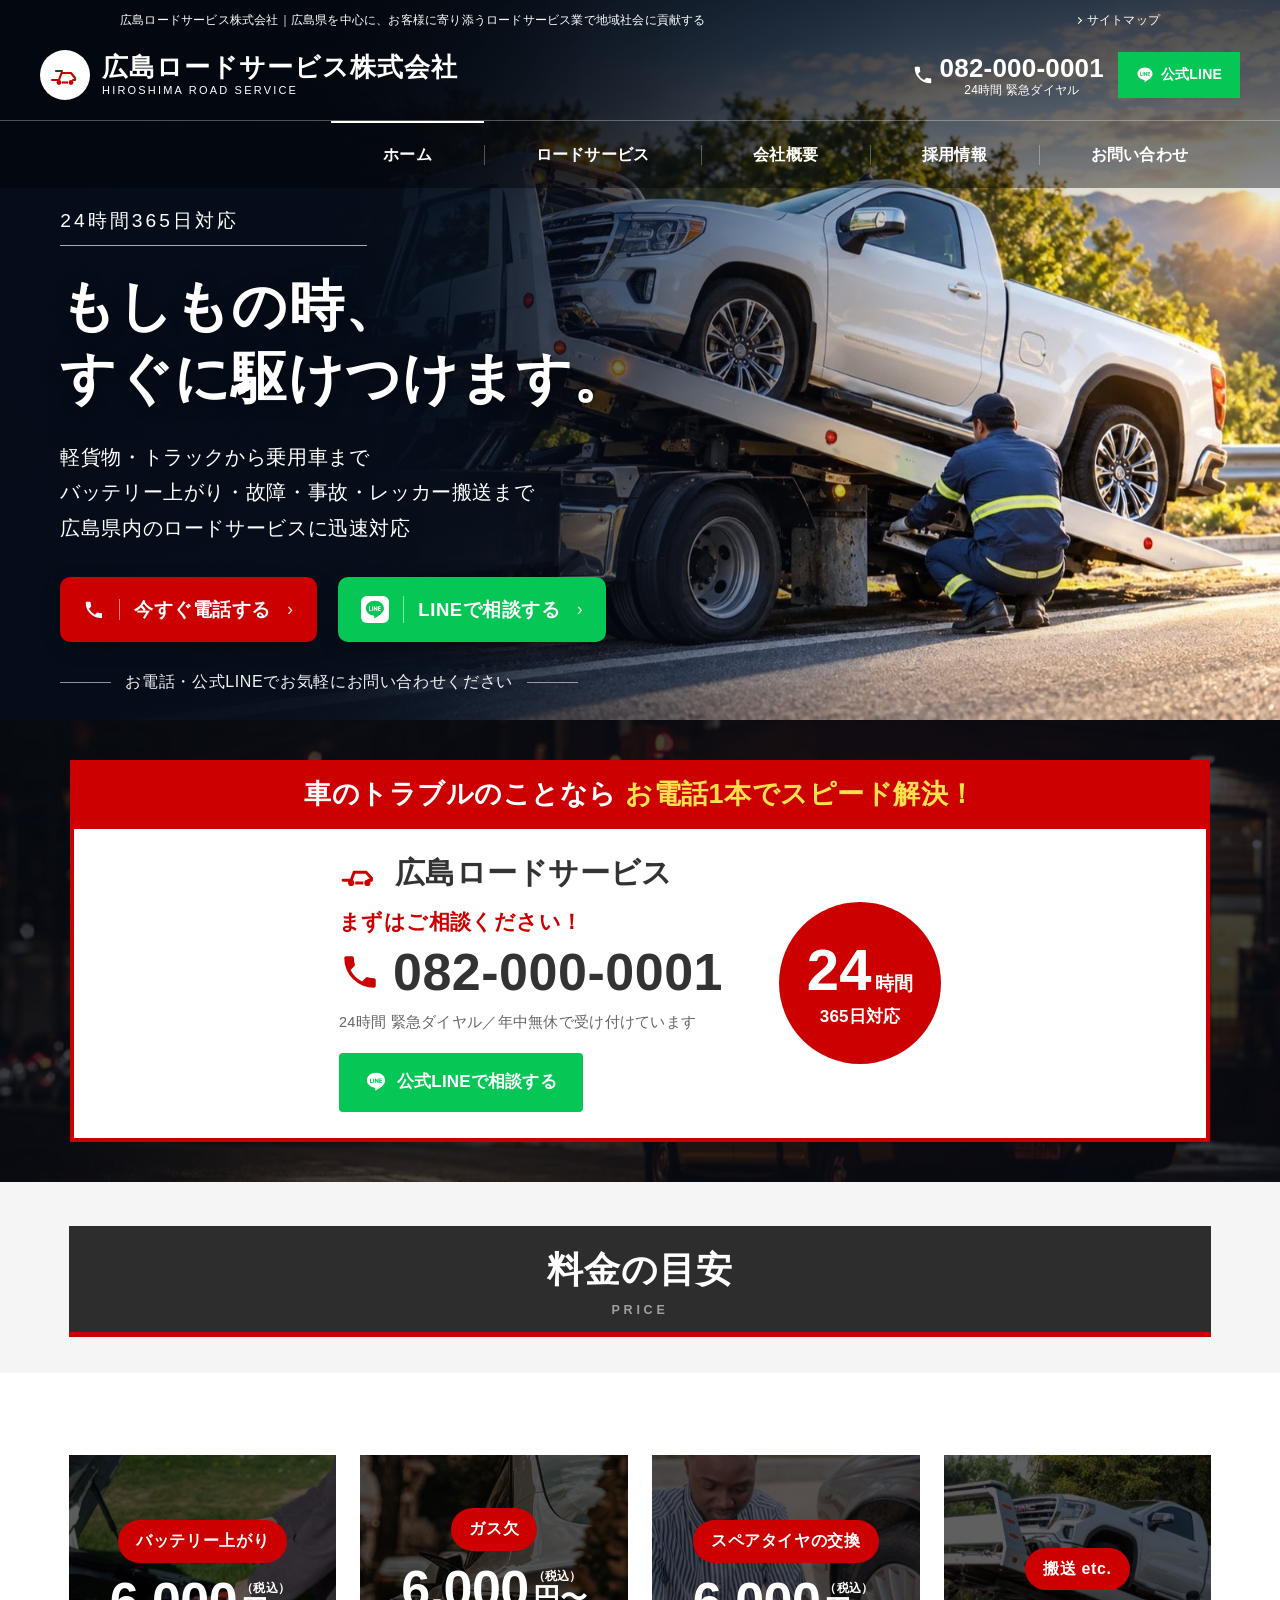
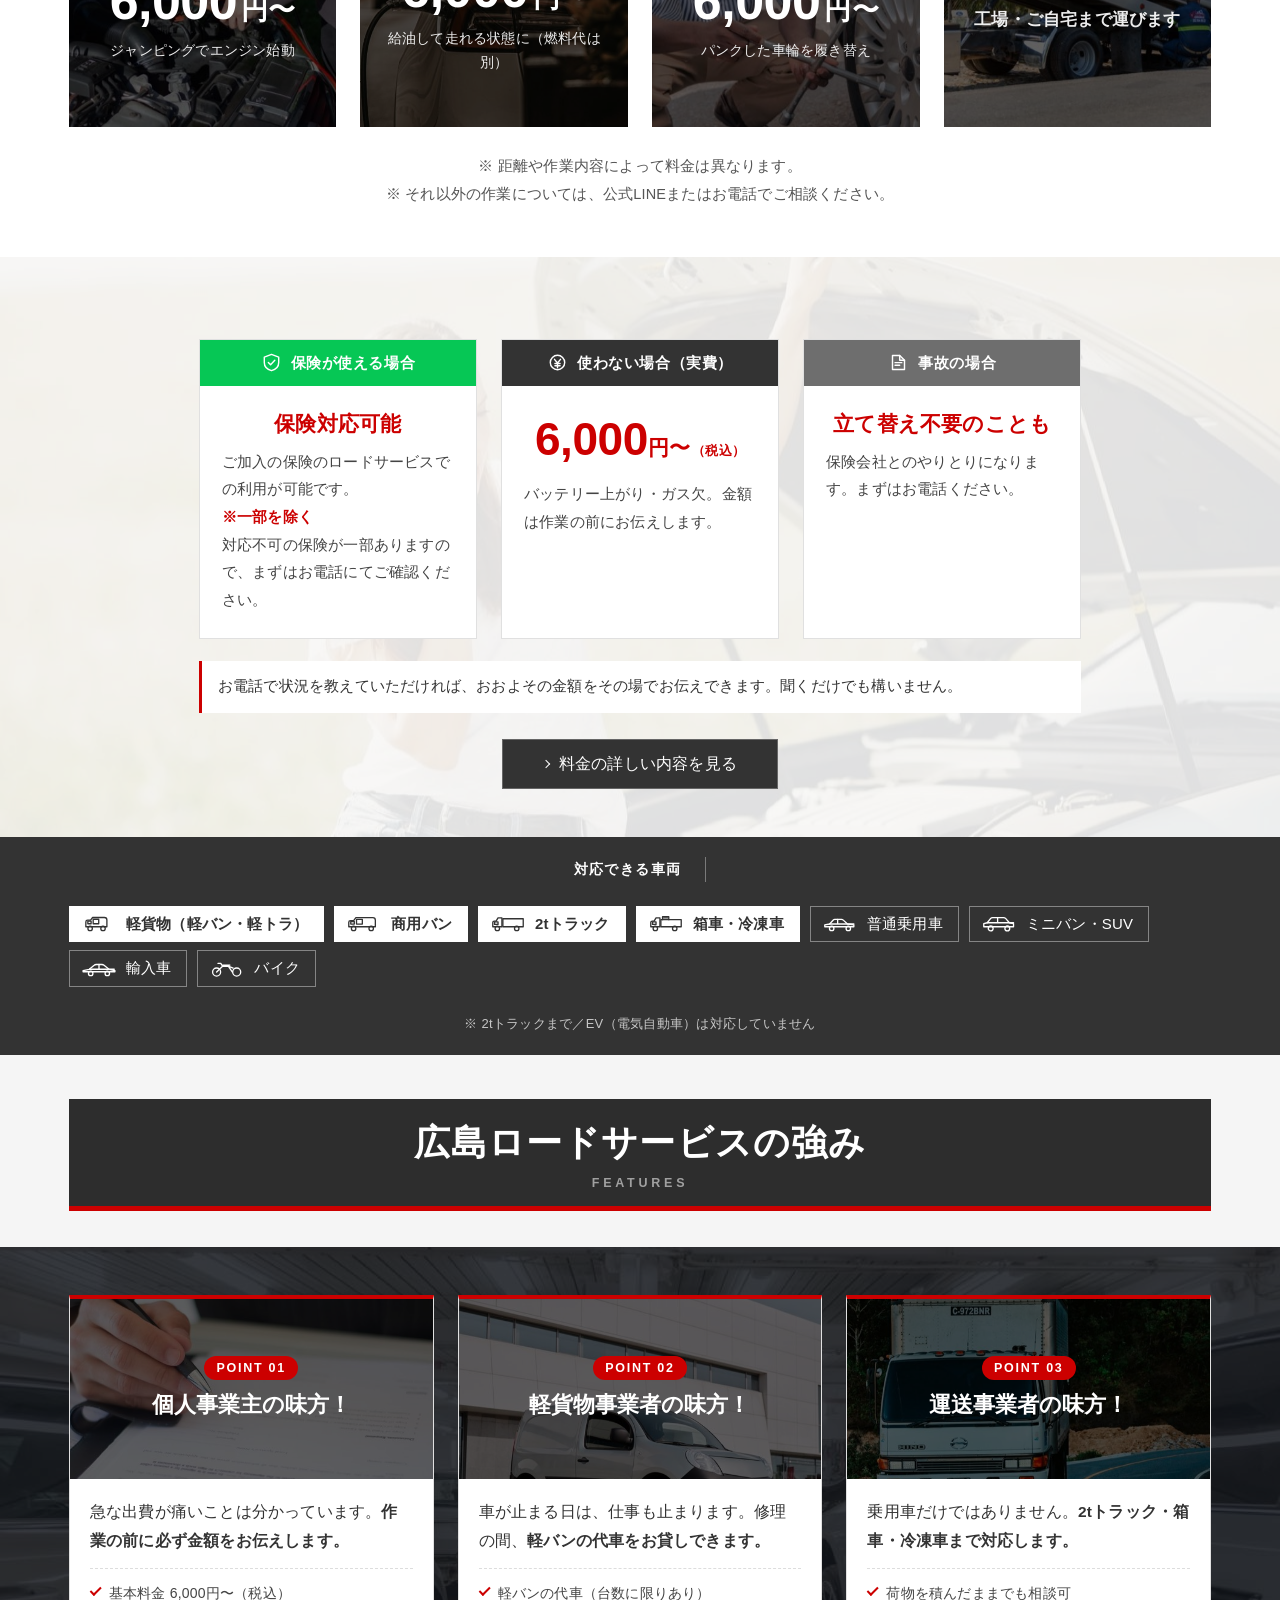
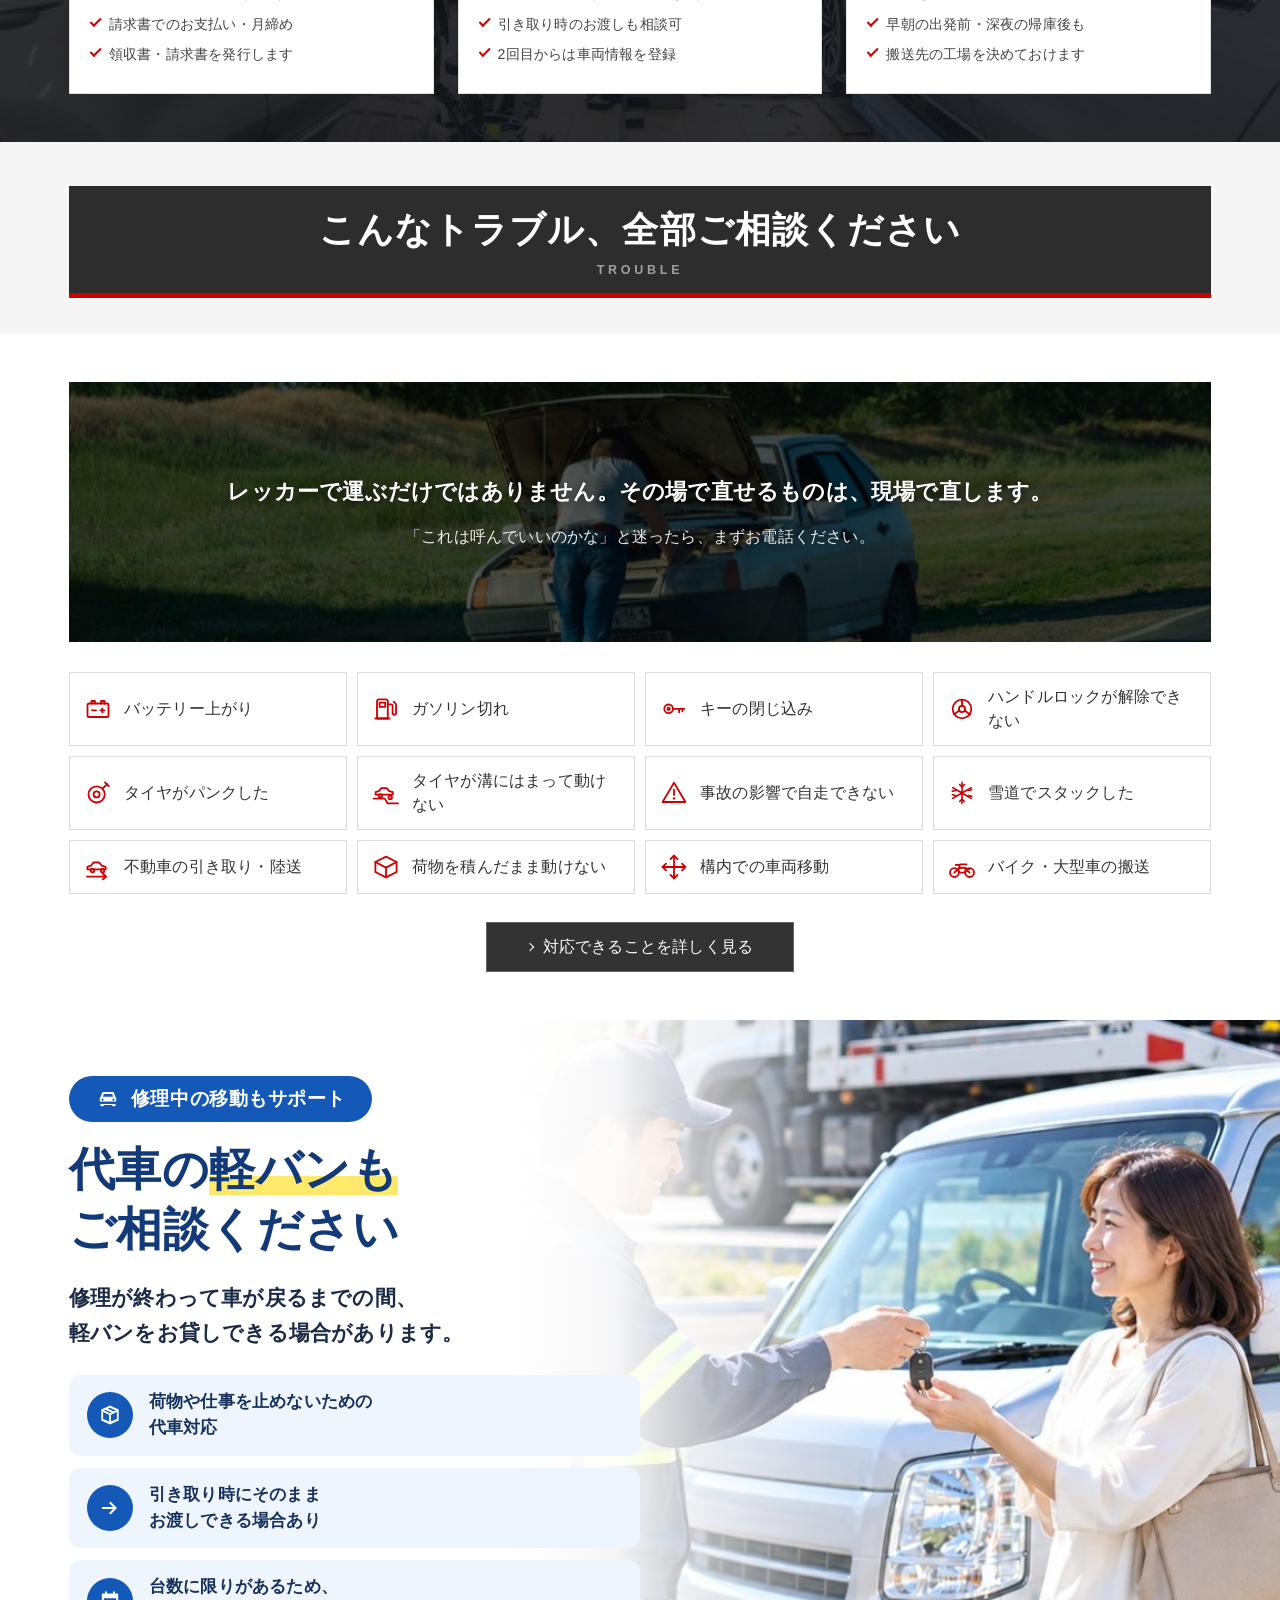
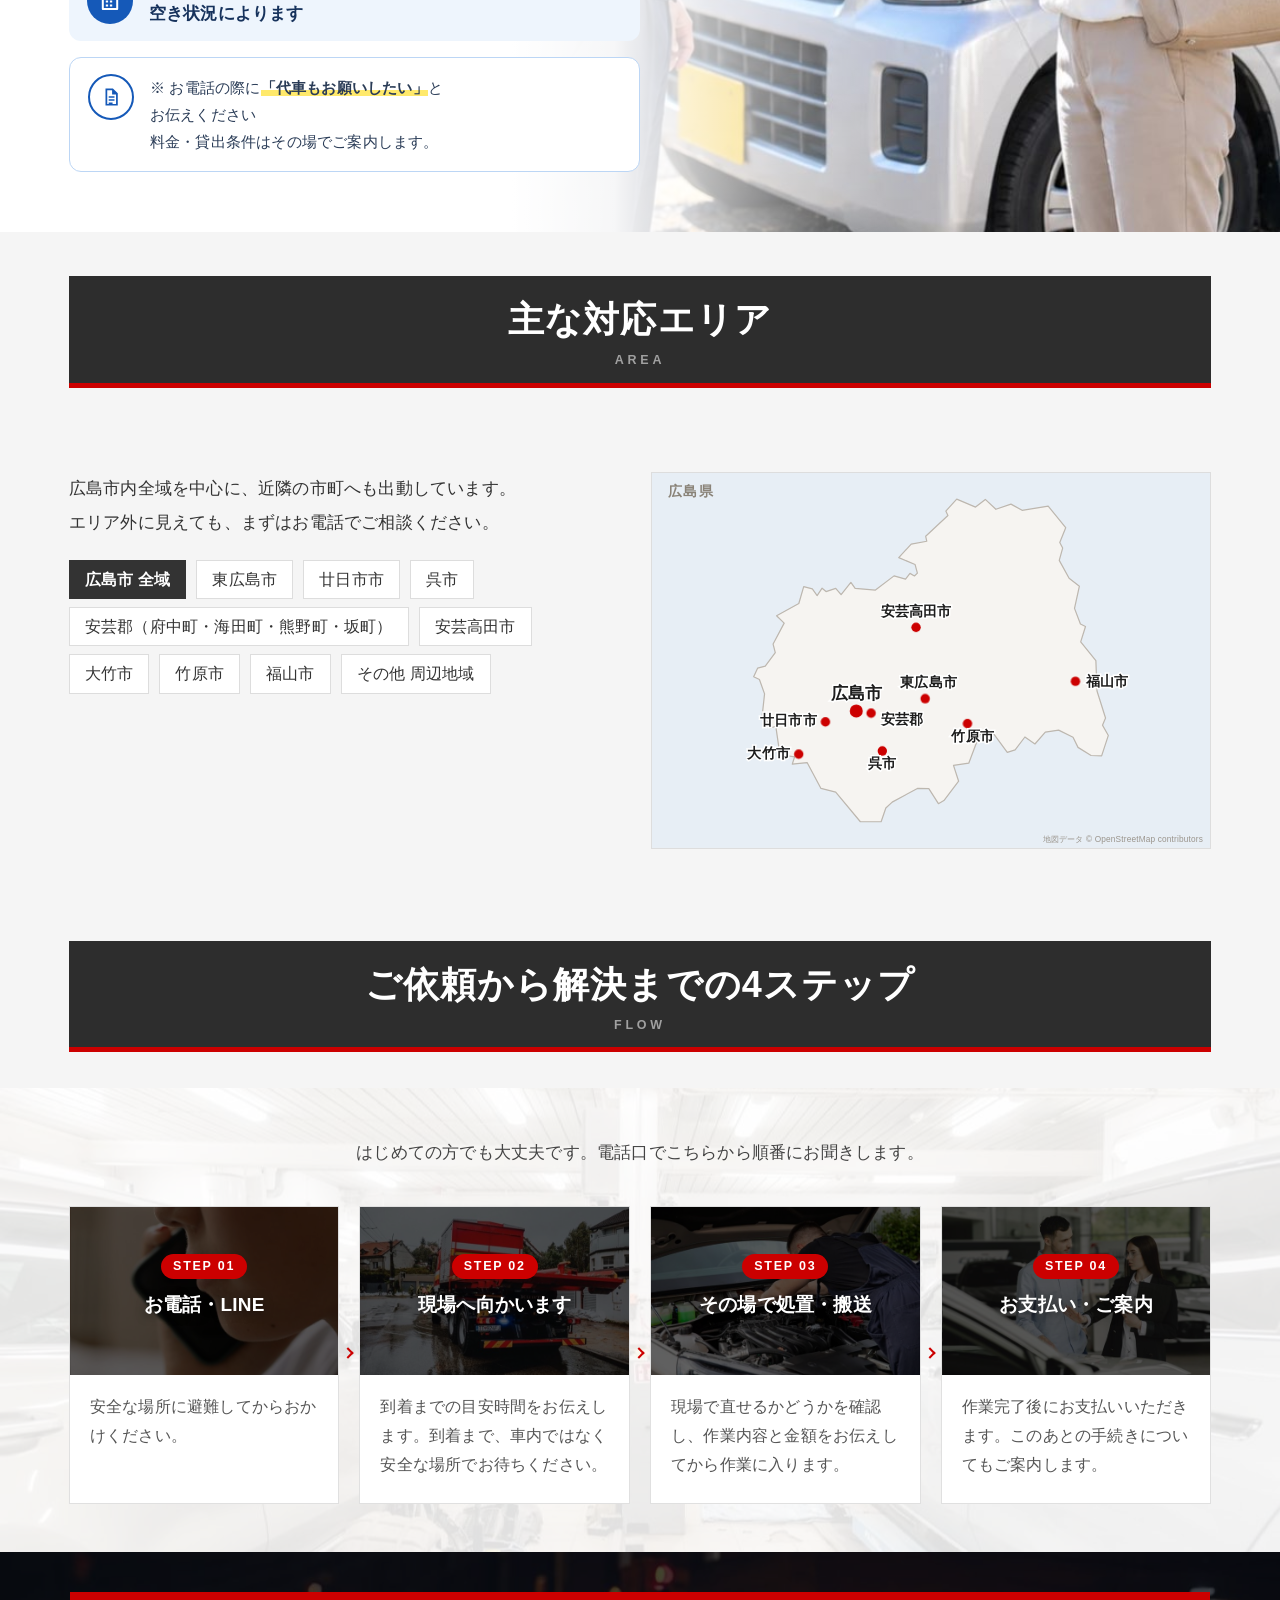
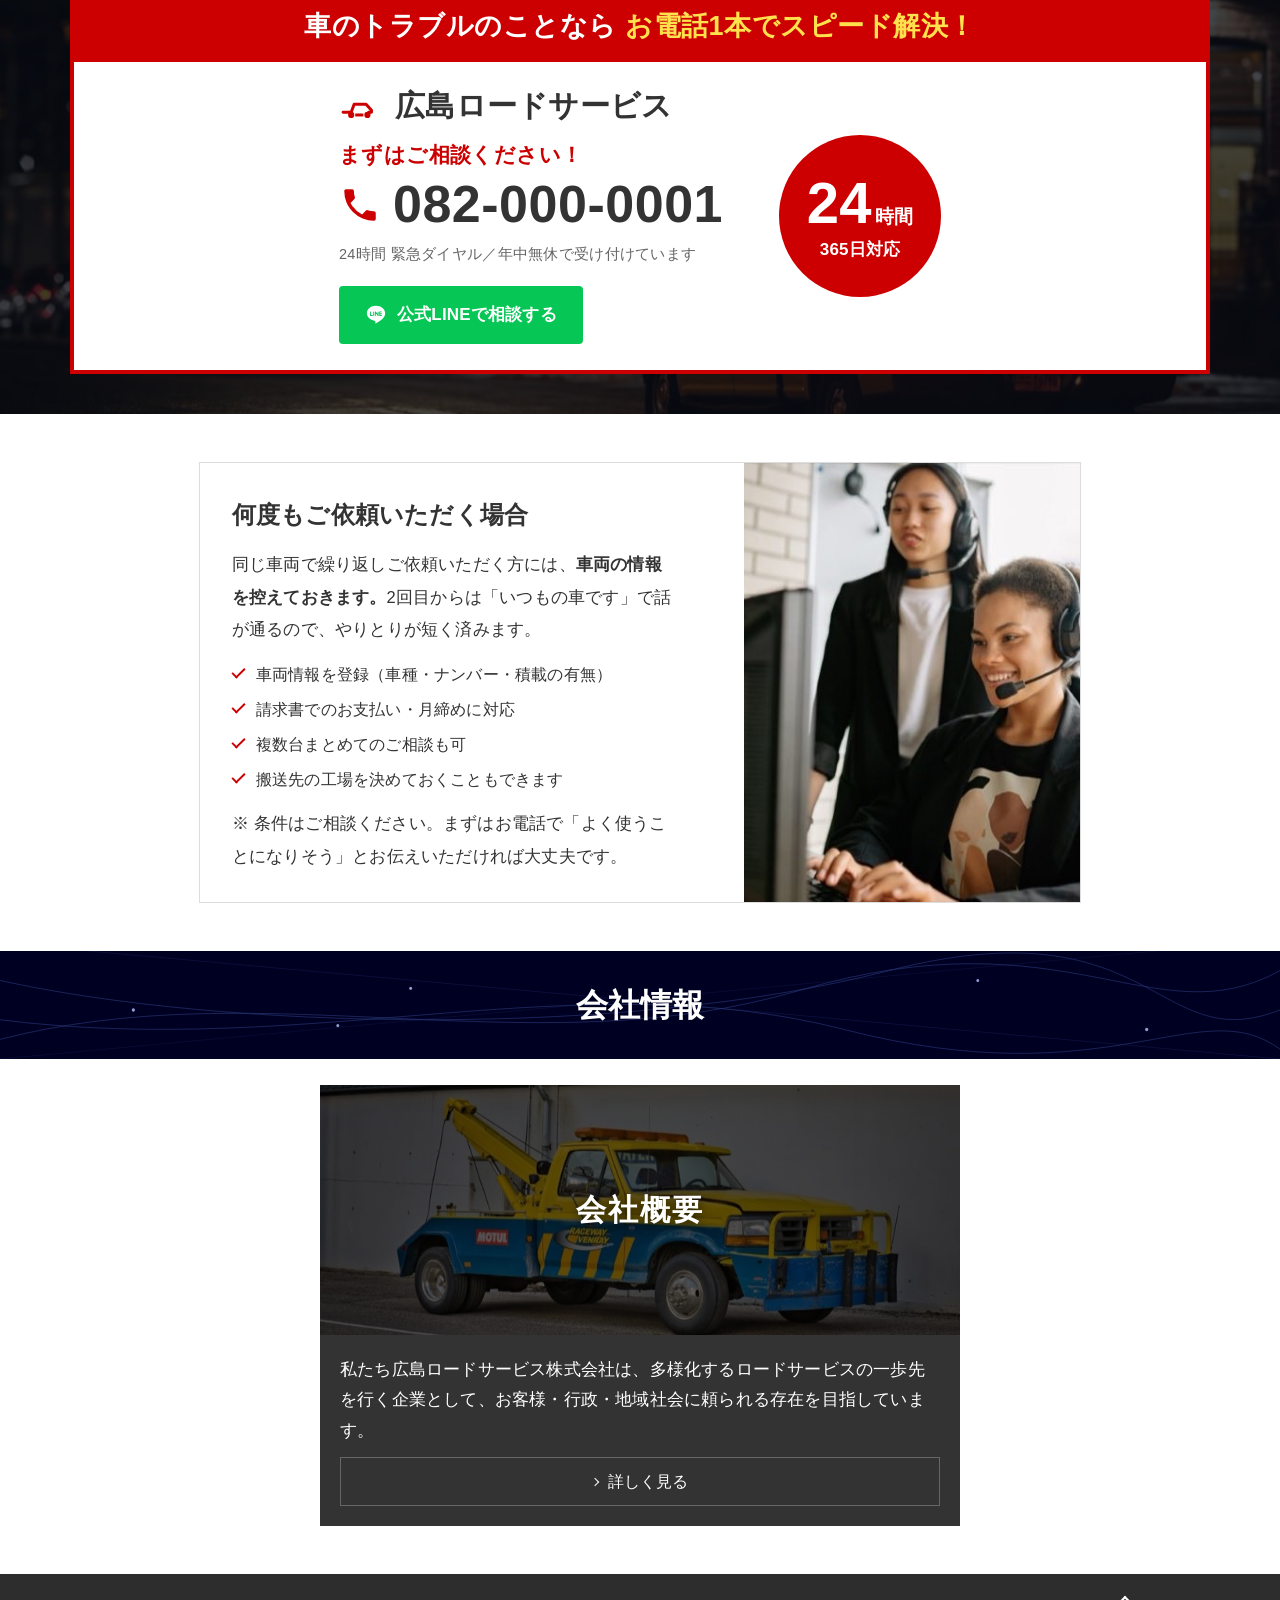
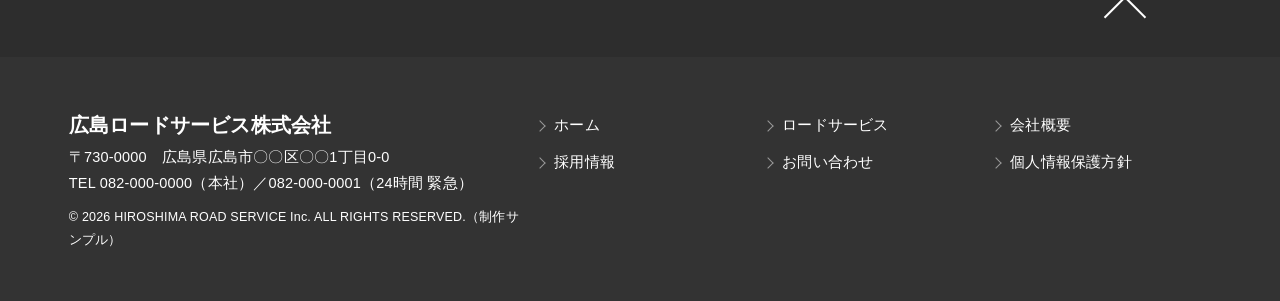
==== commit 2f33f297: "C・E・F（2026-10-22 源斗さん指示） - C 料金3分岐にアイコン3つ（盾/コイン/書類）＋金額を40→46px - E 見出し帯に英語サブ（PRICE/FEATURES/TROUBLE/" ====
--- a/index.html
+++ b/index.html
@@ -60,7 +60,7 @@
     </div>
   </div>
 </section>
-<main id="main"><section class="ttl"><div class="wrap"><div class="ttl__box"><span>料金の目安</span></div></div></section>
+<main id="main"><section class="ttl"><div class="wrap"><div class="ttl__box"><span>料金の目安</span><small>PRICE</small></div></div></section>
 <section class="sec sec--w">
   <div class="wrap">
     <ul class="pcards">
@@ -105,7 +105,7 @@
   <div class="wrap" style="max-width:940px">
     <ul class="fee3">
       <li class="fee3__i fee3__i--a">
-        <p class="fee3__tag">保険が使える場合</p>
+        <p class="fee3__tag"><svg class="fi" viewBox="0 0 28 28" aria-hidden="true"><g fill="none" stroke="currentColor" stroke-width="1.9" stroke-linejoin="round" stroke-linecap="round"><path d="M14 3.2 23.6 6.8v7.1c0 5.4-3.8 9.3-9.6 11-5.8-1.7-9.6-5.6-9.6-11V6.8z"/><path d="m9.8 13.9 3 3 5.6-5.9"/></g></svg><span>保険が使える場合</span></p>
         <div class="fee3__bd">
           <p class="fee3__hd">保険対応可能</p>
           <p class="fee3__tx">ご加入の保険のロードサービスでの利用が可能です。<br>
@@ -114,14 +114,14 @@
         </div>
       </li>
       <li class="fee3__i fee3__i--b">
-        <p class="fee3__tag">使わない場合（実費）</p>
+        <p class="fee3__tag"><svg class="fi" viewBox="0 0 28 28" aria-hidden="true"><g fill="none" stroke="currentColor" stroke-width="1.9" stroke-linejoin="round" stroke-linecap="round"><circle cx="14" cy="14" r="9.6"/><path d="m10 9.8 4 4.8 4-4.8"/><path d="M10.6 15.4h6.8M10.6 18.3h6.8M14 14.6V21"/></g></svg><span>使わない場合（実費）</span></p>
         <div class="fee3__bd">
           <p class="fee3__hd"><b>6,000</b>円〜<small>（税込）</small></p>
           <p class="fee3__tx">バッテリー上がり・ガス欠。金額は作業の前にお伝えします。</p>
         </div>
       </li>
       <li class="fee3__i fee3__i--c">
-        <p class="fee3__tag">事故の場合</p>
+        <p class="fee3__tag"><svg class="fi" viewBox="0 0 28 28" aria-hidden="true"><g fill="none" stroke="currentColor" stroke-width="1.9" stroke-linejoin="round" stroke-linecap="round"><path d="M6 4.6h9.6L22 11v12.4H6z"/><path d="M15.6 4.6V11H22"/><path d="M9.4 14.2h9M9.4 17.6h6.2"/></g></svg><span>事故の場合</span></p>
         <div class="fee3__bd">
           <p class="fee3__hd">立て替え不要のことも</p>
           <p class="fee3__tx">保険会社とのやりとりになります。まずはお電話ください。</p>
@@ -140,7 +140,7 @@
     </ul>
     <p class="cars__note">※ 2tトラックまで／EV（電気自動車）は対応していません</p>
   </div>
-</section><section class="ttl"><div class="wrap"><div class="ttl__box"><span>広島ロードサービスの強み</span></div></div></section>
+</section><section class="ttl"><div class="wrap"><div class="ttl__box"><span>広島ロードサービスの強み</span><small>FEATURES</small></div></div></section>
 <section class="sec sec--bg">
   <div class="wrap">
     <ul class="pts">
@@ -188,7 +188,7 @@
       </li>
     </ul>
   </div>
-</section><section class="ttl"><div class="wrap"><div class="ttl__box"><span>こんなトラブル、全部ご相談ください</span></div></div></section>
+</section><section class="ttl"><div class="wrap"><div class="ttl__box"><span>こんなトラブル、全部ご相談ください</span><small>TROUBLE</small></div></div></section>
 <section class="sec sec--w pt0">
   <div class="wrap">
     <div class="trb__ph ph" style="background-image:url(assets/img/trouble_w.jpg)">
@@ -222,7 +222,7 @@
       </div>
     </div>
   </div>
-</section><section class="ttl"><div class="wrap"><div class="ttl__box"><span>主な対応エリア</span></div></div></section>
+</section><section class="ttl"><div class="wrap"><div class="ttl__box"><span>主な対応エリア</span><small>AREA</small></div></div></section>
 <section class="sec">
   <div class="wrap area">
     <div class="area__tx">
@@ -234,7 +234,7 @@
     </div>
     <div class="area__map"><svg class="areamap" viewBox="0 0 640 430" role="img" aria-label="対応エリアの地図"><rect class="sea" width="640" height="430"/><polygon class="land" points="116.6,233.7 123.2,236.8 129.1,253.3 125.9,282.7 130.2,282.1 136.4,292.2 142.0,290.6 146.7,322.9 163.5,325.7 160.9,333.9 177.9,332.1 193.8,361.8 210.7,366.0 239.0,400.0 262.8,400.0 268.2,384.3 275.5,377.5 304.4,361.8 317.5,362.0 328.5,379.3 334.8,375.7 351.7,353.5 345.8,335.4 363.3,332.8 375.6,300.2 391.7,298.9 407.5,320.4 416.5,317.5 427.7,302.8 439.2,310.8 451.1,297.2 466.4,294.9 482.9,303.0 488.6,314.7 503.6,324.0 515.7,324.5 523.4,301.0 516.7,289.2 520.2,281.0 510.4,250.1 509.1,215.1 491.7,193.7 497.2,176.0 491.4,173.2 484.6,155.3 490.2,129.8 478.4,120.8 467.1,100.2 471.0,86.1 467.7,79.7 474.5,62.7 454.4,37.9 424.5,42.8 411.7,35.7 394.4,41.6 382.3,30.3 371.1,39.1 349.5,30.0 337.0,43.7 339.4,48.8 313.9,72.6 315.2,78.3 297.3,81.5 283.0,97.1 301.7,104.9 304.4,114.9 301.0,118.1 295.9,115.1 290.8,121.8 277.6,118.0 256.3,134.3 233.0,132.4 228.1,125.5 216.9,139.6 210.7,132.3 199.6,136.0 195.1,132.1 189.4,140.6 183.9,133.0 174.0,130.4 168.4,149.7 142.9,163.8 151.6,172.2 138.9,196.2 141.4,206.1 129.9,221.5 121.1,223.9 116.6,233.7"/><text class="hd" x="18" y="26">広島県</text><text class="cr" x="632" y="423" text-anchor="end">地図データ © OpenStreetMap contributors</text><g class="pin" style="--i:0"><circle class="rp" cx="168.3" cy="322.5" r="5.4"/><circle class="dt" cx="168.3" cy="322.5" r="5.4"/><text class="lb" x="158.3" y="326.5" text-anchor="end">大竹市</text></g><g class="pin" style="--i:1"><circle class="rp" cx="198.9" cy="285.5" r="5.4"/><circle class="dt" cx="198.9" cy="285.5" r="5.4"/><text class="lb" x="188.9" y="289.5" text-anchor="end">廿日市市</text></g><g class="pin" style="--i:2"><circle class="rp" cx="234.3" cy="273.0" r="7.5"/><circle class="dt" cx="234.3" cy="273.0" r="7.5"/><text class="lb lbb" x="234.3" y="259.0" text-anchor="middle">広島市</text></g><g class="pin" style="--i:3"><circle class="rp" cx="251.3" cy="275.4" r="5.4"/><circle class="dt" cx="251.3" cy="275.4" r="5.4"/><text class="lb" x="262.3" y="287.4" text-anchor="start">安芸郡</text></g><g class="pin" style="--i:4"><circle class="rp" cx="264.1" cy="318.8" r="5.4"/><circle class="dt" cx="264.1" cy="318.8" r="5.4"/><text class="lb" x="264.1" y="338.8" text-anchor="middle">呉市</text></g><g class="pin" style="--i:5"><circle class="rp" cx="313.3" cy="258.8" r="5.4"/><circle class="dt" cx="313.3" cy="258.8" r="5.4"/><text class="lb" x="317.3" y="245.8" text-anchor="middle">東広島市</text></g><g class="pin" style="--i:6"><circle class="rp" cx="361.8" cy="287.5" r="5.4"/><circle class="dt" cx="361.8" cy="287.5" r="5.4"/><text class="lb" x="367.8" y="307.5" text-anchor="middle">竹原市</text></g><g class="pin" style="--i:7"><circle class="rp" cx="302.8" cy="177.0" r="5.4"/><circle class="dt" cx="302.8" cy="177.0" r="5.4"/><text class="lb" x="302.8" y="164.0" text-anchor="middle">安芸高田市</text></g><g class="pin" style="--i:8"><circle class="rp" cx="485.7" cy="238.9" r="5.4"/><circle class="dt" cx="485.7" cy="238.9" r="5.4"/><text class="lb" x="497.7" y="243.9" text-anchor="start">福山市</text></g></svg></div>
   </div>
-</section><section class="ttl"><div class="wrap"><div class="ttl__box"><span>ご依頼から解決までの4ステップ</span></div></div></section>
+</section><section class="ttl"><div class="wrap"><div class="ttl__box"><span>ご依頼から解決までの4ステップ</span><small>FLOW</small></div></div></section>
 <section class="sec sec--bgl">
   <div class="wrap">
     <p class="lead-c">はじめての方でも大丈夫です。電話口でこちらから順番にお聞きします。</p>
--- a/assets/css/common.css
+++ b/assets/css/common.css
@@ -94,7 +94,13 @@
 
 /* ---- 見出し（濃グレーのベタ帯＋赤の下線・PC36px/SP26px） ---- */
 .ttl{ padding:44px 0 36px; }
-.ttl__box{ background:var(--dark2); border-bottom:5px solid var(--red); padding:18px 20px; text-align:center; }
+.ttl__box{ position:relative; overflow:hidden; background:var(--dark2); padding:18px 20px 21px; text-align:center; }
+.ttl__box::after{ content:""; position:absolute; left:0; bottom:0; width:100%; height:5px; background:var(--red); transform-origin:left center; }
+.ttl__box small{ display:block; font-family:Oswald,"Helvetica Neue",sans-serif; font-size:12.5px; font-weight:700; letter-spacing:.3em; color:rgba(255,255,255,.55); margin-top:8px; line-height:1; }
+.anim .ttl[data-rv] .ttl__box::after{ transform:scaleX(0); }
+.ttl.is-in .ttl__box::after{ animation:ttlBar .75s cubic-bezier(.22,.7,.3,1) .12s both; }
+.ttl.rv-now .ttl__box::after{ transform:none; }
+@keyframes ttlBar{ from{ transform:scaleX(0) } to{ transform:scaleX(1) } }
 .ttl__box span{ display:block; color:#fff; font-size:36px; font-weight:700; line-height:1.45; letter-spacing:.03em; }
 .ttl--tight{ padding:44px 0 26px; }
 
@@ -242,7 +248,7 @@
 
   .wrap{ padding:0 20px; }
   .ttl{ padding:50px 0; } .ttl--tight{ padding:50px 0 30px; }
-  .ttl__box{ padding:14px 14px; border-bottom-width:4px; } .ttl__box span{ font-size:26px; line-height:1.4; }
+  .ttl__box{ padding:14px 14px 16px; } .ttl__box::after{ height:4px; } .ttl__box span{ font-size:26px; line-height:1.4; } .ttl__box small{ font-size:11px; letter-spacing:.24em; margin-top:6px; }
   .imgtxt{ padding:0 0 50px; } .imgtxt--r{ padding:50px 0; }
   .imgtxt__in,.imgtxt--r .imgtxt__in{ flex-direction:column; }
   .imgtxt__ph{ width:100%; padding:0 20px; }
@@ -436,6 +442,10 @@
 .flow p{ padding:0 20px; }
 .flow li::after{ content:""; position:absolute; right:-14px; top:calc(50% - 6px); z-index:1; width:8px; height:8px; border-top:2px solid var(--red); border-right:2px solid var(--red); transform:rotate(45deg); }
 .flow li:last-child::after{ display:none; }
+.anim .flow>li[data-rv]::after{ opacity:0; }
+.flow>li.is-in::after{ animation:flowArr .45s ease both; animation-delay:calc(var(--ri,0)*.07s + .42s); }
+.flow>li.rv-now::after{ opacity:1; }
+@keyframes flowArr{ from{ opacity:0; transform:rotate(45deg) translate(-5px,-5px) } to{ opacity:1; transform:rotate(45deg) translate(0,0) } }
 .flow b{ display:block; font-size:13px; letter-spacing:.18em; color:var(--red); margin-bottom:10px; }
 .flow h3{ font-size:19px; font-weight:700; margin-bottom:8px; line-height:1.6; }
 .flow p{ font-size:15.5px; line-height:1.85; color:#555; }
@@ -627,7 +637,9 @@
 .sec--bgl{ position:relative; background:#fff url(../img/bg_garage.jpg) center/cover no-repeat; }
 .sec--bgl::before{ content:""; position:absolute; inset:0; background:rgba(255,255,255,.88); }
 .sec--bgl>.wrap{ position:relative; z-index:1; }
-.sec--paper{ background:var(--paper); }
+.sec--paper{ position:relative; background:var(--paper) url(../img/bg_call.jpg) center 38%/cover no-repeat; }
+.sec--paper::before{ content:""; position:absolute; inset:0; background:rgba(248,248,247,.90); }
+.sec--paper>.wrap{ position:relative; z-index:1; }
 
 /* ---- 強み（POINT 01〜03・写真つき3列） ---- */
 .pts{ display:flex; gap:24px; align-items:stretch; }
@@ -673,13 +685,14 @@
 /* ---- 料金の3分岐（3列カード） ---- */
 .fee3{ display:flex; gap:24px; margin-top:34px; align-items:stretch; }
 .fee3__i{ width:33.333%; background:#fff; border:1px solid #e0e0e0; display:flex; flex-direction:column; }
-.fee3__tag{ color:#fff; font-size:14.5px; font-weight:700; text-align:center; padding:11px 8px; letter-spacing:.04em; }
+.fee3__tag{ display:flex; align-items:center; justify-content:center; gap:9px; color:#fff; font-size:14.5px; font-weight:700; padding:10px 8px; letter-spacing:.04em; }
+.fee3__tag .fi{ width:21px; height:21px; flex:none; }
 .fee3__i--a .fee3__tag{ background:#06c755; }
 .fee3__i--b .fee3__tag{ background:var(--dark); }
 .fee3__i--c .fee3__tag{ background:#6e6e6e; }
 .fee3__bd{ padding:22px 22px 24px; text-align:center; }
-.fee3__hd{ font-size:21px; white-space:nowrap; font-weight:700; color:var(--red); line-height:1.3; letter-spacing:.01em; }
-.fee3__hd b{ font-size:40px; letter-spacing:-.01em; }
+.fee3__hd{ font-size:21px; white-space:nowrap; margin-top:2px; font-weight:700; color:var(--red); line-height:1.3; letter-spacing:.01em; }
+.fee3__hd b{ font-size:46px; letter-spacing:-.01em; }
 .fee3__hd small{ font-size:12.5px; margin-left:2px; }
 .fee3__ex{ font-weight:700; color:var(--red); }
 .fee3__tx{ font-size:14.5px; line-height:1.9; color:#444; margin-top:12px; text-align:left; }
@@ -687,7 +700,7 @@
 @media (max-width:860px){
   .fee3{ display:block; } .fee3__i{ width:100%; } .fee3__i+.fee3__i{ margin-top:14px; }
   .fee3__bd{ padding:18px 18px 20px; display:flex; align-items:baseline; gap:14px; text-align:left; flex-wrap:wrap; }
-  .fee3__hd{ font-size:21px; } .fee3__hd b{ font-size:32px; }
+  .fee3__hd{ font-size:21px; } .fee3__hd b{ font-size:36px; }
   .fee3__tx{ margin-top:0; font-size:14px; flex:1 1 100%; }
   .fee3__note{ font-size:13.5px; }
 }
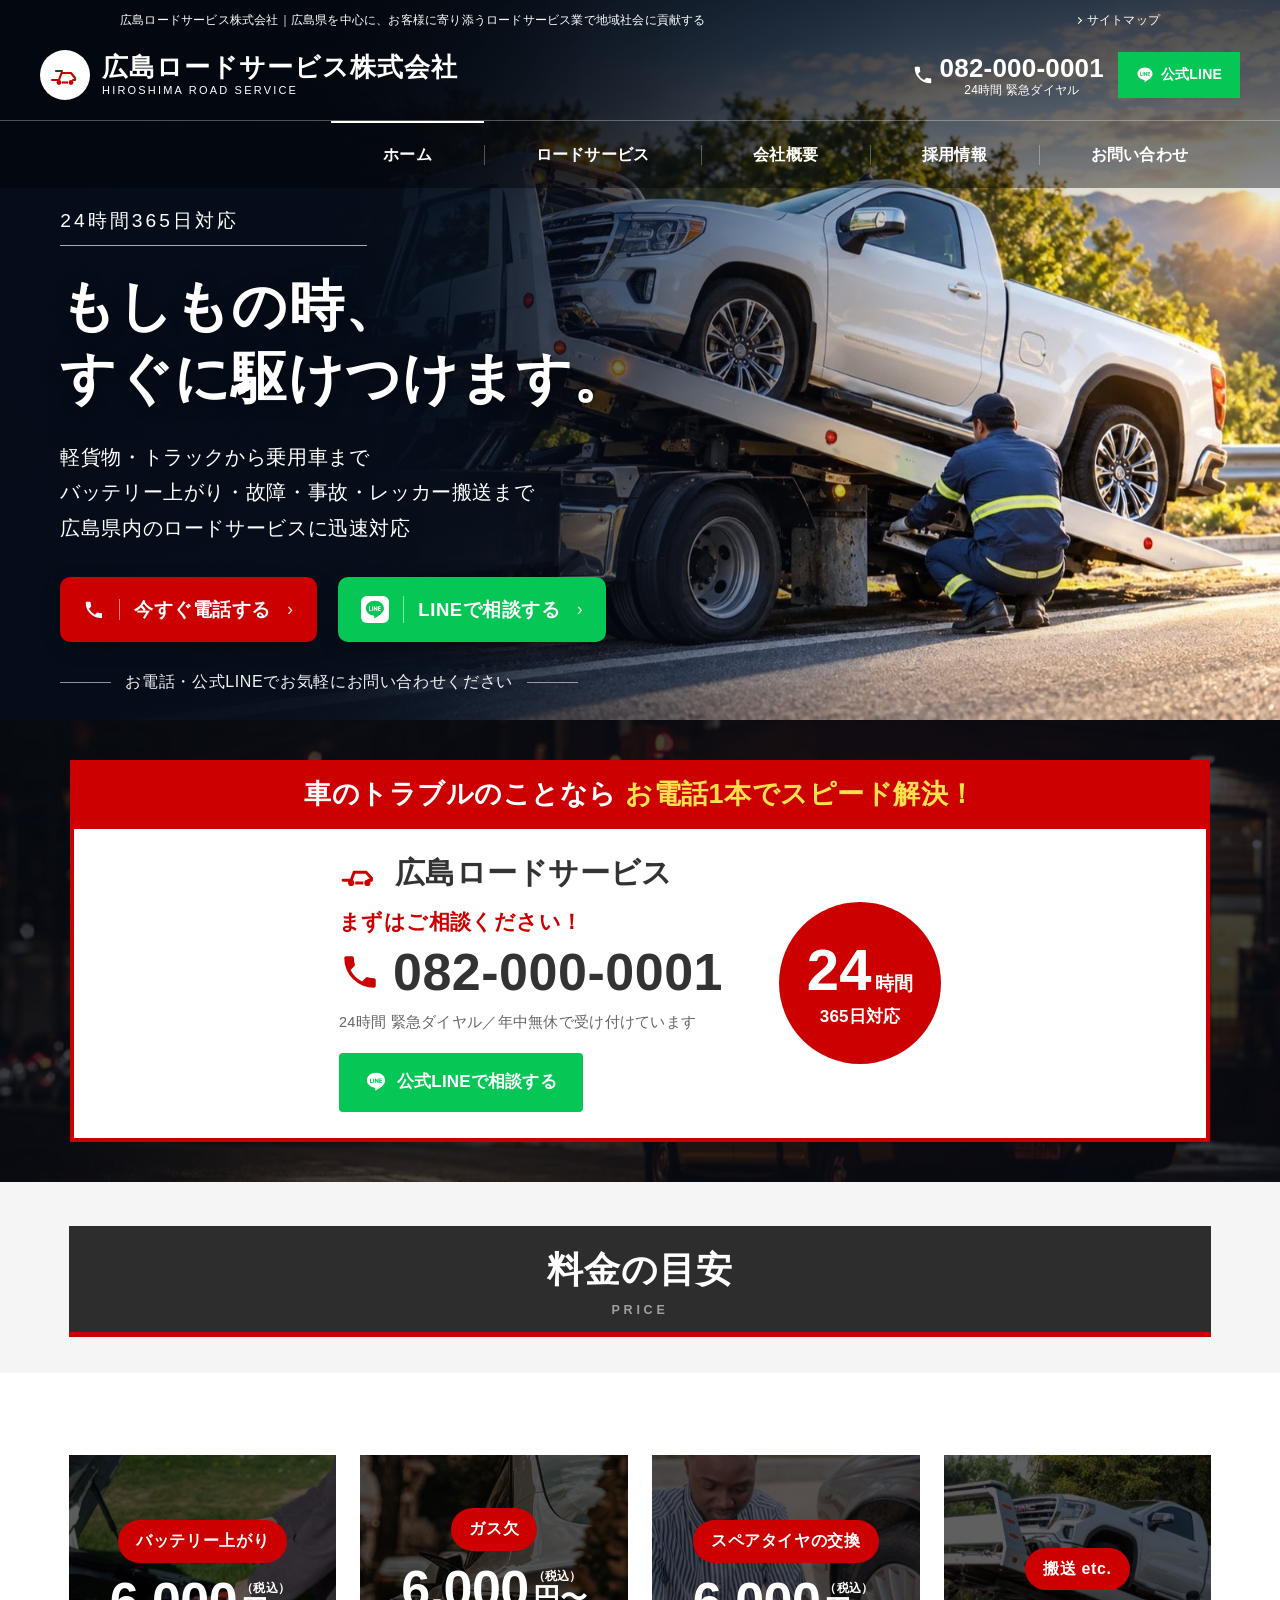
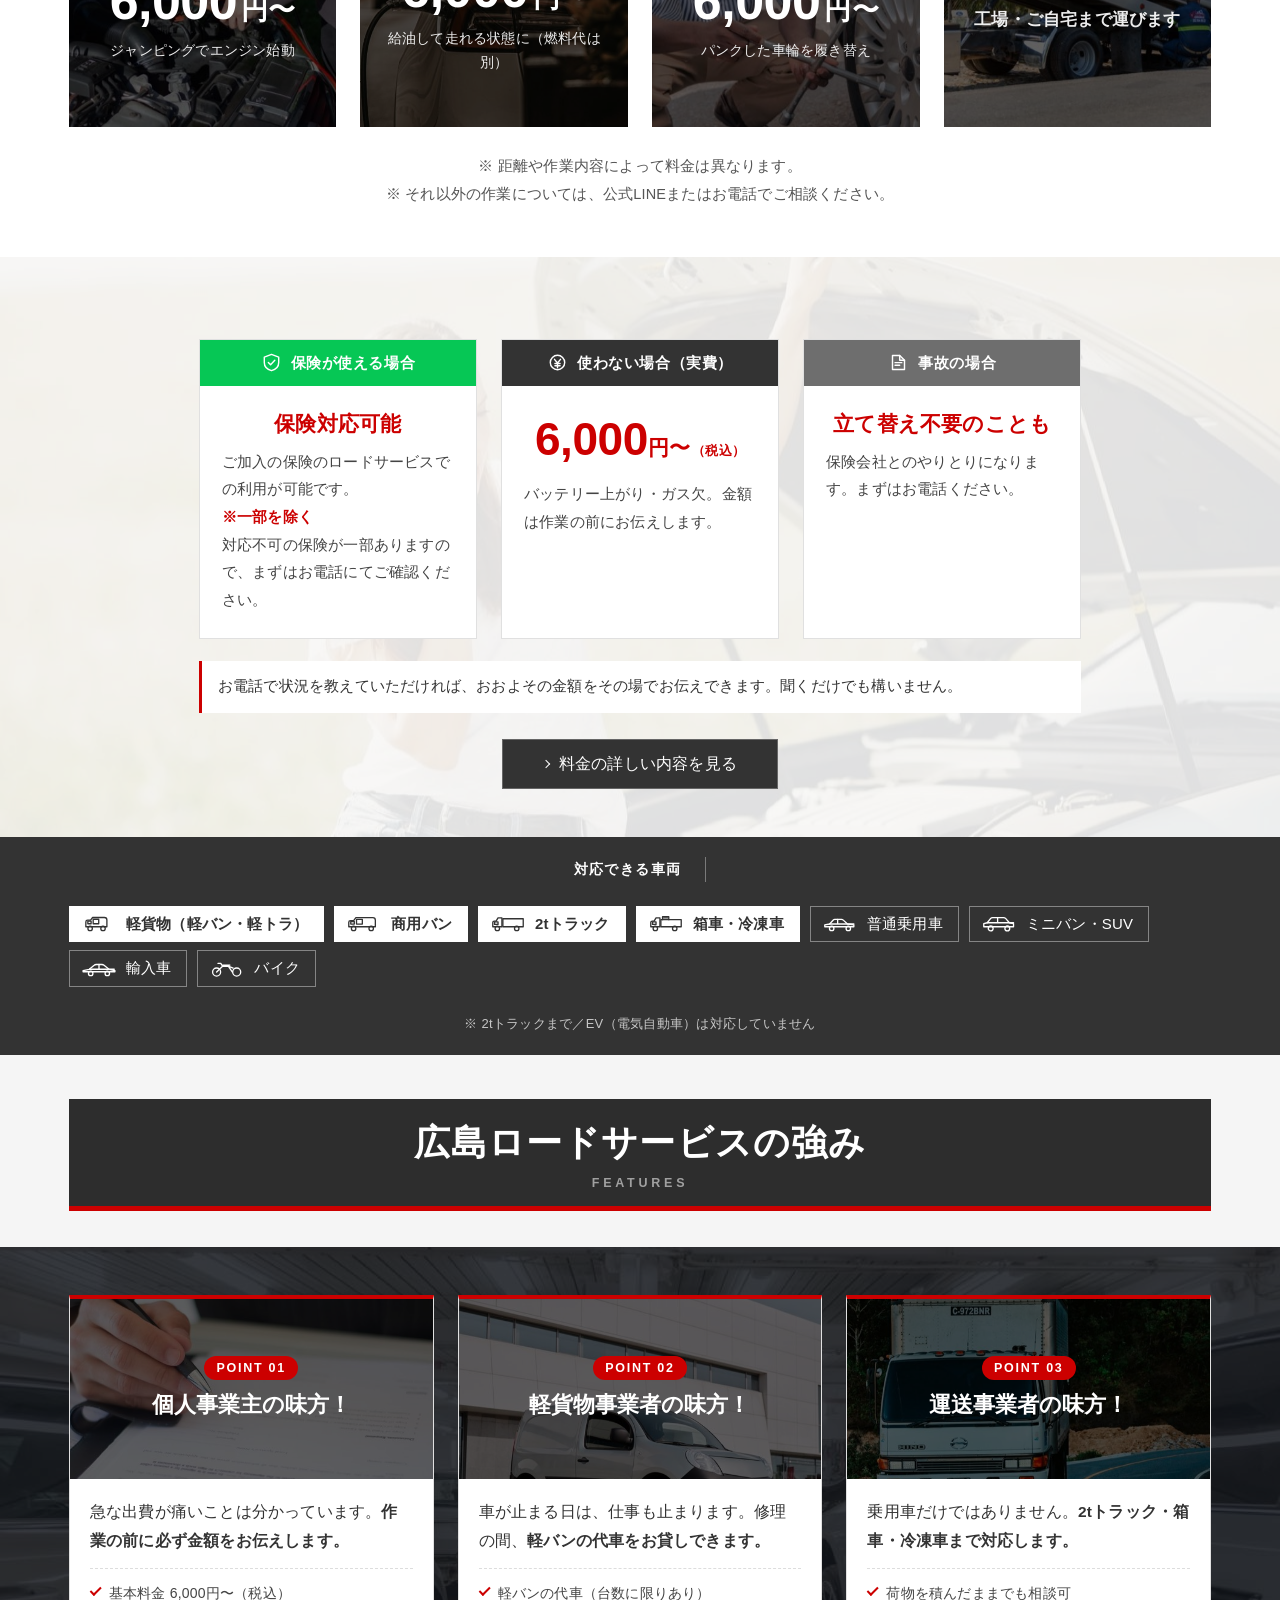
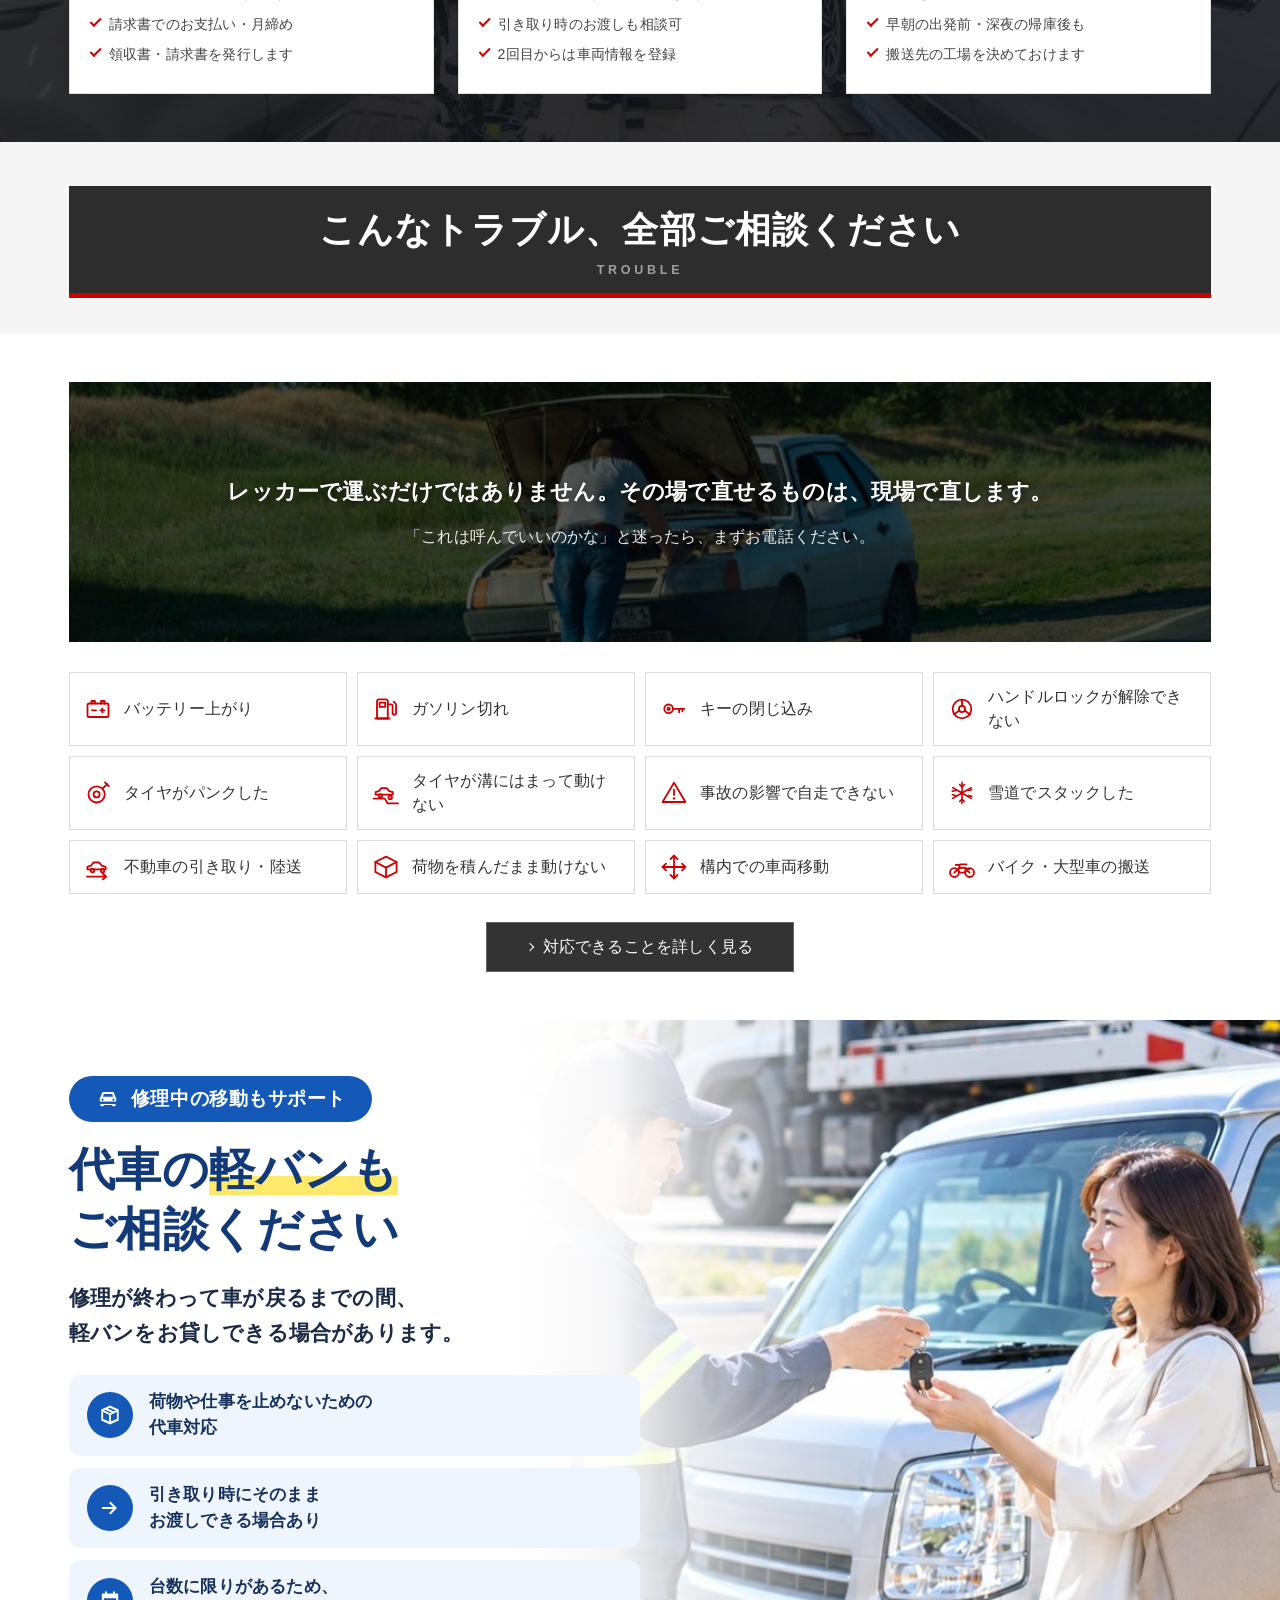
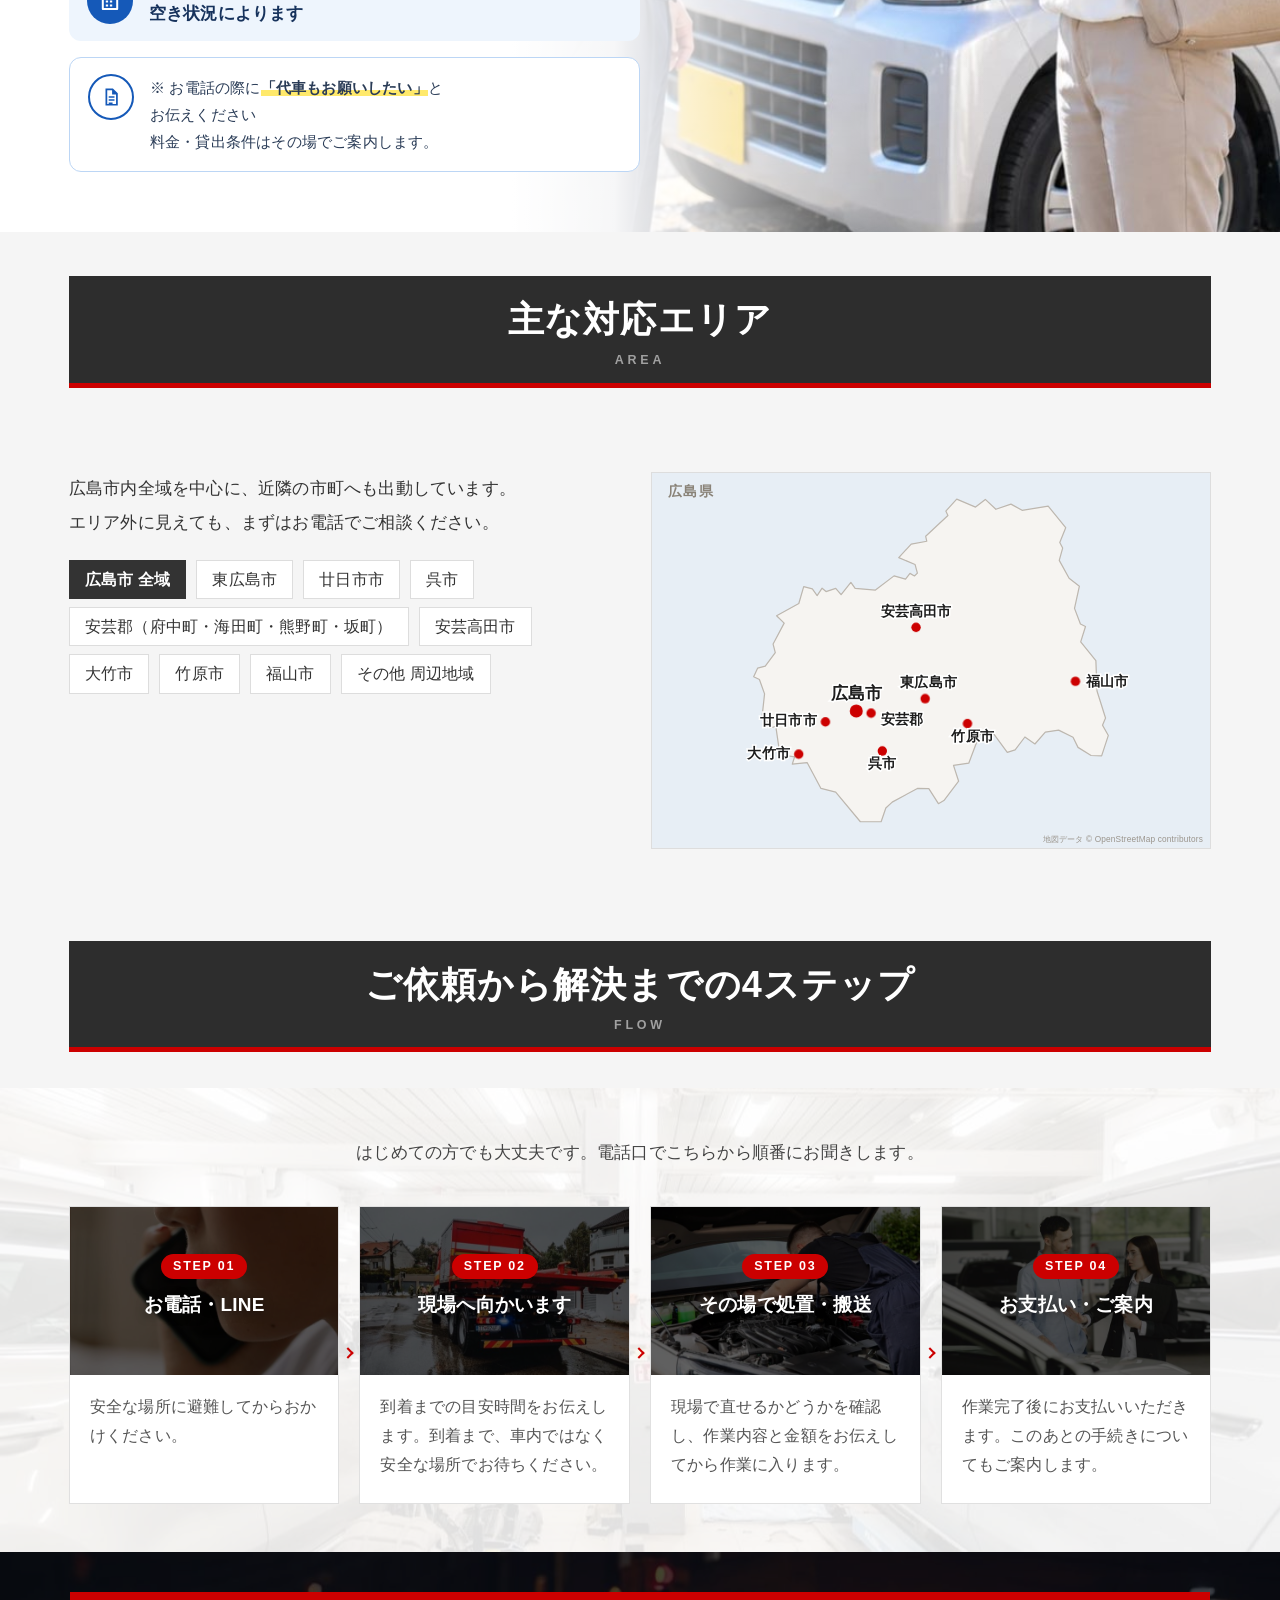
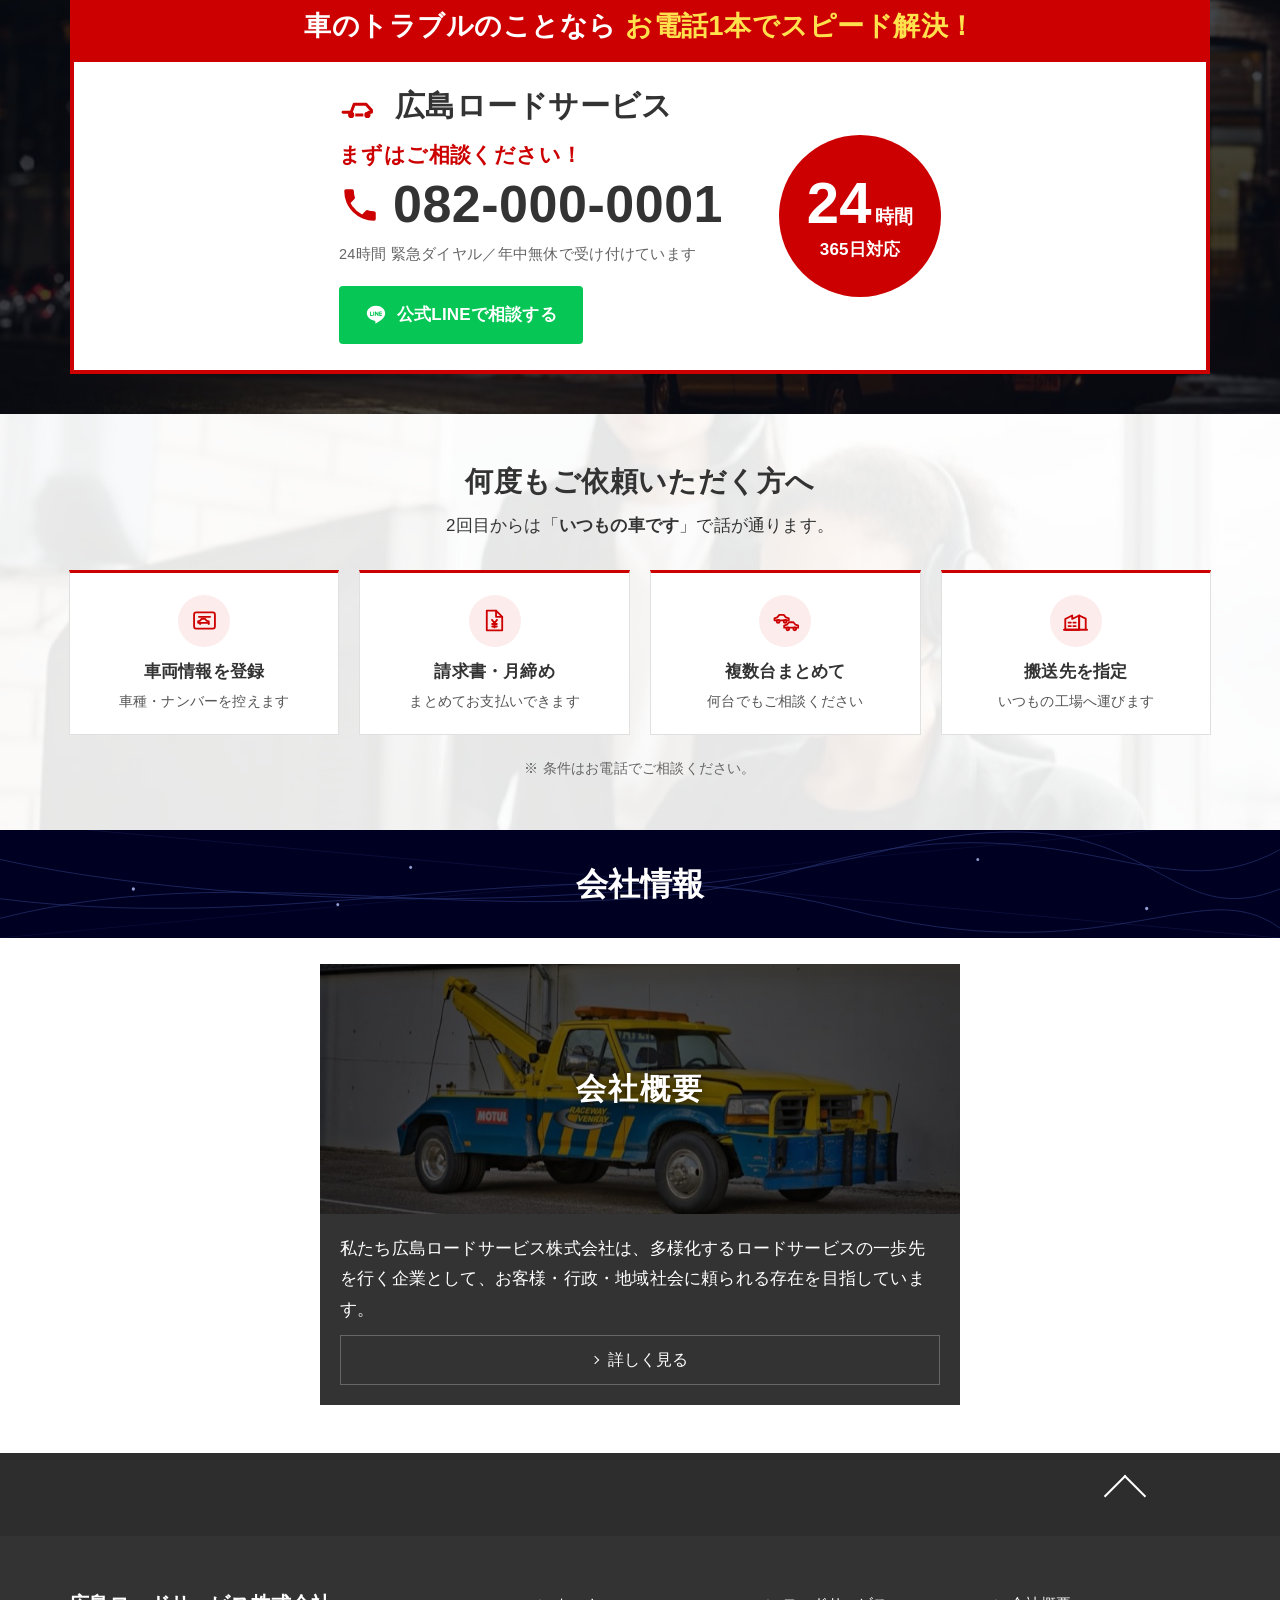
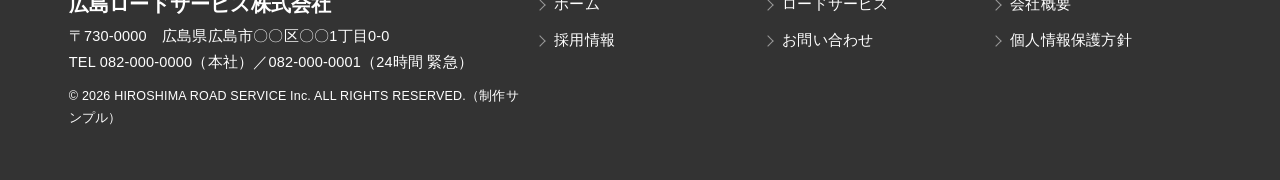
==== commit a2972eca: "「何度もご依頼いただく方へ」を文字の羅列からアイコン4枚に（2026-10-22 源斗さん指示） 本文を約190字→約90字に。見出し＋1行＋アイコン4枚（車両情報/請求書・月締め/複数台/搬送先）＋" ====
--- a/index.html
+++ b/index.html
@@ -261,21 +261,18 @@
     </div>
   </div>
 </section>
-<section class="sec sec--w">
-  <div class="wrap" style="max-width:940px">
-    <div class="rep">
-      <div class="rep__tx">
-        <h3>何度もご依頼いただく場合</h3>
-        <p>同じ車両で繰り返しご依頼いただく方には、<strong>車両の情報を控えておきます。</strong>2回目からは「いつもの車です」で話が通るので、やりとりが短く済みます。</p>
-        <ul class="rep__list">
-          <li>車両情報を登録（車種・ナンバー・積載の有無）</li>
-          <li>請求書でのお支払い・月締めに対応</li>
-          <li>複数台まとめてのご相談も可</li>
-          <li>搬送先の工場を決めておくこともできます</li>
-        </ul>
-        <p class="rep__note">※ 条件はご相談ください。まずはお電話で「よく使うことになりそう」とお伝えいただければ大丈夫です。</p>
-      </div>
-      <div class="rep__ph ph" style="background-image:url(assets/img/rs_feat2.jpg)"></div>
+<section class="sec sec--rep">
+  <div class="wrap">
+    <div class="rep2">
+      <h3 class="rep2__h">何度もご依頼いただく方へ</h3>
+      <p class="rep2__lead">2回目からは「<strong>いつもの車です</strong>」で話が通ります。</p>
+      <ul class="rep2__list">
+        <li><span class="rep2__ic"><svg class="ri" viewBox="0 0 28 28" aria-hidden="true"><g fill="none" stroke="currentColor" stroke-width="1.9" stroke-linejoin="round" stroke-linecap="round"><rect x="3.2" y="5.6" width="21.6" height="16.8" rx="2.2"/><path d="M7.4 16.4v-1.5l2.1-.7 1.6-2h3.4l1.6 2 2.3.7v1.5z"/><path d="M9.4 17.4h.02M18.4 17.4h.02" stroke-width="2.3"/><path d="M8.2 10.2h11.6"/></g></svg></span><b>車両情報を登録</b><i>車種・ナンバーを控えます</i></li>
+        <li><span class="rep2__ic"><svg class="ri" viewBox="0 0 28 28" aria-hidden="true"><g fill="none" stroke="currentColor" stroke-width="1.9" stroke-linejoin="round" stroke-linecap="round"><path d="M6 3.8h9.6L22 10.2v14H6z"/><path d="M15.6 3.8v6.4H22"/><path d="m11.4 13.4 2.6 3.2 2.6-3.2M11.6 17.6h4.8M11.6 20.2h4.8M14 16.6v4.6"/></g></svg></span><b>請求書・月締め</b><i>まとめてお支払いできます</i></li>
+        <li><span class="rep2__ic"><svg class="ri" viewBox="0 0 28 28" aria-hidden="true"><g fill="none" stroke="currentColor" stroke-width="1.9" stroke-linejoin="round" stroke-linecap="round"><path d="M2.6 13.8v-2.1l2.8-.9 2.2-2.6h4.6l2.2 2.6 3 .9v2.1z"/><circle cx="6.4" cy="15" r="1.5"/><circle cx="13.6" cy="15" r="1.5"/><path d="M12.6 21.4v-2.1l2.8-.9 2.2-2.6h4.6l2.2 2.6 3 .9v2.1z"/><circle cx="16.4" cy="22.6" r="1.5"/><circle cx="23.6" cy="22.6" r="1.5"/></g></svg></span><b>複数台まとめて</b><i>何台でもご相談ください</i></li>
+        <li><span class="rep2__ic"><svg class="ri" viewBox="0 0 28 28" aria-hidden="true"><g fill="none" stroke="currentColor" stroke-width="1.9" stroke-linejoin="round" stroke-linecap="round"><path d="M3.4 23.6V12.4l7.2-3.6v3.6l7.2-3.6v14.8z"/><path d="M17.8 23.6V8.8l6.8 3.2v11.6M2 23.6h24"/><path d="M6.8 16.2h2.4M11.8 16.2h2.4M6.8 19.8h2.4M11.8 19.8h2.4"/></g></svg></span><b>搬送先を指定</b><i>いつもの工場へ運びます</i></li>
+      </ul>
+      <p class="rep2__note">※ 条件はお電話でご相談ください。</p>
     </div>
   </div>
 </section>
--- a/assets/css/common.css
+++ b/assets/css/common.css
@@ -586,6 +586,30 @@
 }
 
 /* トップの料金＝要点だけ（詳細はロードサービスページ） */
+/* ---- 何度もご依頼いただく方へ ---- */
+.sec--rep{ position:relative; background:#fff url(../img/bg_rep.jpg) center 35%/cover no-repeat; }
+.sec--rep::before{ content:""; position:absolute; inset:0; background:rgba(255,255,255,.90); }
+.sec--rep>.wrap{ position:relative; z-index:1; }
+.rep2{ text-align:center; }
+.rep2__h{ font-size:28px; font-weight:700; line-height:1.4; letter-spacing:.02em; }
+.rep2__lead{ font-size:17px; line-height:1.8; color:#333; margin-top:10px; }
+.rep2__lead strong{ font-weight:700; }
+.rep2__list{ display:flex; gap:20px; margin-top:28px; }
+.rep2__list li{ width:25%; background:#fff; border:1px solid #e0e0e0; border-top:3px solid var(--red); padding:22px 14px 20px; }
+.rep2__ic{ display:grid; place-items:center; width:52px; height:52px; margin:0 auto 12px; border-radius:50%; background:#fdecec; color:var(--red); }
+.rep2__ic .ri{ width:27px; height:27px; }
+.rep2__list b{ display:block; font-size:17px; font-weight:700; line-height:1.5; }
+.rep2__list i{ display:block; font-style:normal; font-size:13.5px; line-height:1.7; color:#555; margin-top:7px; }
+.rep2__note{ font-size:13.5px; color:#666; margin-top:22px; }
+@media (max-width:860px){
+  .rep2__h{ font-size:22px; } .rep2__lead{ font-size:15px; }
+  .rep2__list{ flex-wrap:wrap; gap:12px; margin-top:22px; }
+  .rep2__list li{ width:calc(50% - 6px); padding:18px 10px 16px; }
+  .rep2__ic{ width:44px; height:44px; margin-bottom:10px; } .rep2__ic .ri{ width:23px; height:23px; }
+  .rep2__list b{ font-size:15px; } .rep2__list i{ font-size:12.5px; }
+  .rep2__note{ font-size:12.5px; }
+}
+
 /* ---- 代車の軽バン（支給デザイン再現） ---- */
 .lendsec{ position:relative; background:#fff; overflow:hidden; padding:56px 0 60px; }
 .lendsec__bg{ position:absolute; top:0; right:0; bottom:0; width:64%; background-size:cover; background-position:center 30%; }
